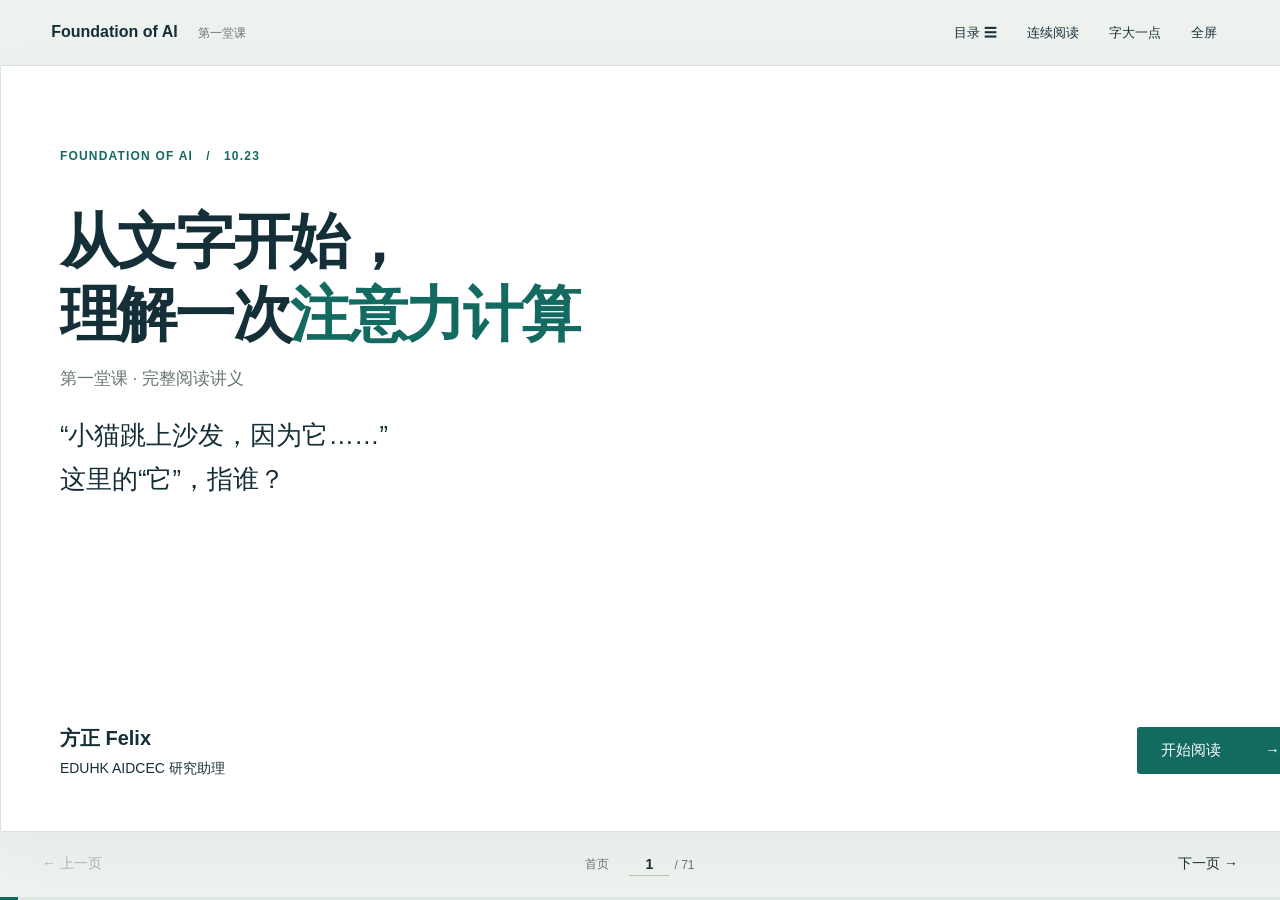
==== index.html @ b0a187ed "Publish complete first-lesson reading handout and Felix biography" ====
<!doctype html>
<html lang="zh-CN">
<head>
<meta charset="utf-8"><meta name="viewport" content="width=device-width,initial-scale=1">
<meta name="description" content="方正 Felix 的 Foundation of AI 第一堂课完整阅读讲义：文字、Token、Embedding、向量、点积、加权求和与注意力。">
<title>从文字到注意力 · 方正 Felix</title>
<link rel="stylesheet" href="style.css">
</head>
<body>
<div class="appbar"><a class="brand" href="#1">Foundation of AI <span>第一堂课</span></a><div class="tools"><button id="tocButton" aria-label="打开目录">目录 <span>☰</span></button><button id="modeButton" aria-pressed="false">连续阅读</button><button id="fontButton" aria-label="调整字号">字大一点</button><button id="fullButton" aria-label="全屏阅读">全屏</button></div></div>
<main id="deck" aria-label="第一堂课阅读讲义"><div id="track"><section class="slide cover" data-title="从文字开始，理解一次注意力计算" data-chapter="首页"><div class="cover-meta">FOUNDATION OF AI　/　10.23</div><h1>从文字开始，<br>理解一次<span>注意力计算</span></h1><p class="cover-line">第一堂课 · 完整阅读讲义</p><p class="cover-question">“小猫跳上沙发，因为它……”<br>这里的“它”，指谁？</p><div class="cover-bottom"><p><b>方正 Felix</b><br>EDUHK AIDCEC 研究助理</p><button class="primary" data-go="2">开始阅读 <span>→</span></button></div></section>
<section class="slide bio" data-title="主讲人：方正 Felix" data-chapter="主讲人"><header><span class="eyebrow">主讲人</span><h2>方正 <em>Felix</em></h2></header><div class="slide-body"><p class="bio-role">EDUHK AIDCEC 研究助理</p><div class="bio-grid"><div><h3>教育背景</h3><p>香港理工大学<br><strong>计算机与人工智能博士（在读）</strong></p><p>EDUHK<br><strong>AIEP 硕士</strong></p><p>中国石油大学（北京）<br><strong>石油工程学士</strong></p></div><div><h3>工作经历</h3><p>腾讯<br><strong>数据工程师</strong></p><p>学而思九章大模型 MathGPT<br><strong>推理优化算法工程师</strong></p></div></div></div></section>
<section class="slide" data-title="课程总览" data-chapter="导读"><header><span class="eyebrow">导读</span><h2>课程总览</h2></header><div class="slide-body"><p class="paragraph" data-source="line-1">10.23 tutorial Foundation of AI</p>
<p class="paragraph" data-source="line-2">Tutorial 2 · Oct. 23 · 学习范式与Transformer进阶</p>
<figure data-source="figure-1-0" class="table-original"><button class="image-button" data-image="assets/p01-0.png" data-caption="讲义原图，PDF 第 1 页" aria-label="放大讲义原图，PDF 第 1 页"><img src="assets/p01-0.png" width="1794" height="538" loading="lazy" alt="讲义原图，PDF 第 1 页"></button><figcaption>原讲义图片 · 点击放大</figcaption></figure></div><footer class="slide-footer"><button class="source-link" data-image="assets/original-page-01.png" data-caption="PDF 第 1 页">原页 1</button><span class="scroll-hint" hidden>本页还有内容，向下阅读 ↓</span></footer></section>
<section class="slide" data-title="课后视频清单" data-chapter="导读"><header><span class="eyebrow">导读</span><h2>课后视频清单</h2></header><div class="slide-body"><p class="subheading" data-source="line-3">课后视频补充</p>
<figure data-source="figure-1-1" class="table-original"><button class="image-button" data-image="assets/p01-1.png" data-caption="讲义原图，PDF 第 1 页" aria-label="放大讲义原图，PDF 第 1 页"><img src="assets/p01-1.png" width="1734" height="622" loading="lazy" alt="讲义原图，PDF 第 1 页"></button><figcaption>原讲义图片 · 点击放大</figcaption></figure></div><footer class="slide-footer"><button class="source-link" data-image="assets/original-page-01.png" data-caption="PDF 第 1 页">原页 1</button><span class="scroll-hint" hidden>本页还有内容，向下阅读 ↓</span></footer></section>
<section class="slide" data-title="这节课的问题" data-chapter="导读"><header><span class="eyebrow">导读</span><h2>这节课的问题</h2></header><div class="slide-body"><p class="paragraph" data-source="line-4">tutorial Foundation of AI</p>
<p class="subheading" data-source="line-5">这节课适合沿着一个问题展开：计算机怎样把一句话变成数字，再利用上下文判断每个词的意思，最后预测接下来会出现什么？</p>
<p class="paragraph" data-source="line-6">由于内容比较多，我分两章讲，所以后面可能没时间留着下节课讲。</p>
<p class="paragraph" data-source="line-7 line-8">我会讲清楚“一次注意力计算”，再把它扩展成 Transformer，最后比较 BERT 和 GPT。这样大家看到完整公式时，每个符号都已经有具体含义。</p>
<p class="paragraph" data-source="line-9">全程沿用主视频里的例子：</p>
<p class="subheading" data-source="line-10">“小猫跳上沙发，因为它……”——这里的“它”指谁？模型该怎样利用前面的文字？</p></div><footer class="slide-footer"><button class="source-link" data-image="assets/original-page-01.png" data-caption="PDF 第 1 页">原页 1</button><span class="scroll-hint" hidden>本页还有内容，向下阅读 ↓</span></footer></section>
<section class="slide" data-title="“它”指谁？" data-chapter="文字与编号"><header><span class="eyebrow">文字与编号</span><h2>“它”指谁？</h2></header><div class="slide-body"><p class="subheading" data-source="line-11">10.23 第一课.从文字开始，理解一次注意力计算</p>
<p class="subheading" data-source="line-12">“小猫跳上沙发，因为它……”——这里的“它”指谁？模型该怎样利用前面的文字？</p>
<p class="paragraph" data-source="line-13">“它”指什么，“你为什么知道？”</p>
<p class="paragraph bullet" data-source="line-14 line-15">• 计算机怎么表示“小猫”这些文字？“我们在电脑上输入‘小猫’，电脑能保存，也能把这两个字显示出来。但这不代表电脑知道小猫会叫、有毛、是一种动物。”</p></div><footer class="slide-footer"><button class="source-link" data-image="assets/original-page-01.png" data-caption="PDF 第 1 页">原页 1</button><span class="scroll-hint" hidden>本页还有内容，向下阅读 ↓</span></footer></section>
<section class="slide" data-title="字符编码：先让文字能被保存" data-chapter="文字与编号"><header><span class="eyebrow">文字与编号</span><h2>字符编码：先让文字能被保存</h2></header><div class="slide-body"><p class="paragraph" data-source="line-16">“就像一个完全不懂中文的人，可以照着样子抄出‘小猫’，但他不知道这两个字是什么意思。”</p>
<p class="paragraph" data-source="line-17">“计算机最初解决的是：怎样给每个字符规定一个编号，让不同电脑能够一致地保存和显示它。”</p>
<p class="paragraph" data-source="line-18">这里引出关键概念：<strong>字符编码</strong>。</p>
<p class="paragraph" data-source="line-19">例如，Unicode 给字符规定编码，UTF-8 是把这些编码存成字节的一种方式。零基础课堂不用展开编码规则，只要记住：</p>
<p class="focus" data-source="line-20"><strong>字符编码</strong>解决‘这个字怎么存’，还没有解决‘这个词有什么含义’。</p></div><footer class="slide-footer"><button class="source-link" data-image="assets/original-page-02.png" data-caption="PDF 第 2 页">原页 2</button><span class="scroll-hint" hidden>本页还有内容，向下阅读 ↓</span></footer></section>
<section class="slide" data-title="把一句话分成小块" data-chapter="文字与编号"><header><span class="eyebrow">文字与编号</span><h2>把一句话分成小块</h2></header><div class="slide-body"><p class="subheading" data-source="line-21">第二步：如果想分析一句话，就要先把文字分成小块。</p>
<p class="paragraph" data-source="line-22">“现在电脑里已经存好了‘小猫喜欢吃鱼’。但如果想分析这句话，我们通常还要先把它拆成可以处理的小单位。”</p>
<p class="paragraph" data-source="line-23">“为了方便理解，先假设拆成‘小猫∕喜欢∕吃∕鱼’。接着给每一块一个编号，就像给学生分配学号。”</p>
<p class="paragraph" data-source="line-24">小猫是18，鱼是14，是不是意味着小猫比鱼大，小猫就得吃鱼，不是，这俩没关系。</p></div><footer class="slide-footer"><button class="source-link" data-image="assets/original-page-02.png" data-caption="PDF 第 2 页">原页 2</button><span class="scroll-hint" hidden>本页还有内容，向下阅读 ↓</span></footer></section>
<section class="slide" data-title="四个概念，先走一遍" data-chapter="文字与编号"><header><span class="eyebrow">文字与编号</span><h2>四个概念，先走一遍</h2></header><div class="slide-body"><p class="subheading" data-source="line-25">这里引出：分词、词表、Token 和 <strong>Token ID</strong>。</p>
<p class="paragraph" data-source="line-26">可以把这四个概念记成四个动作：</p>
<p class="paragraph" data-source="line-27">分词：拆句子 → 词表：得到小块 →Token： 查对照表 → <strong>Token ID</strong>。换成编号。我们用两句话走一遍。</p>
<p class="paragraph" data-source="line-28 line-29">小猫喜欢吃鱼。小狗喜欢吃鱼。</p>
<p class="paragraph" data-source="line-30">为了方便理解，下面先不处理句号，编号也是教学示例。</p><aside class="editor-note">阅读提示：这行原文的“词表”和“Token”位置写反了。应理解为：分词（拆句子）→ Token（得到小块）→ 查词表 → Token ID（得到编号）。原文仍完整保留在上方。</aside></div><footer class="slide-footer"><button class="source-link" data-image="assets/original-page-02.png" data-caption="PDF 第 2 页">原页 2</button><span class="scroll-hint" hidden>本页还有内容，向下阅读 ↓</span></footer></section>
<section class="slide" data-title="分词：拆开的过程" data-chapter="文字与编号"><header><span class="eyebrow">文字与编号</span><h2>分词：拆开的过程</h2></header><div class="slide-body"><p class="subheading" data-source="line-31">正课.文字怎样进入模型：Token → 编号 → 向量</p>
<p class="subheading" data-source="line-32">概念1．分词：把一句话拆开</p>
<p class="paragraph" data-source="line-33">假设我们采用这样的拆法：</p>
<p class="paragraph example-line" data-source="line-34">代码块</p>
<p class="paragraph example-line" data-source="line-35">1 小猫喜欢吃鱼 → 小猫 / 喜欢 / 吃 / 鱼</p>
<p class="paragraph example-line" data-source="line-36">2 小狗喜欢吃鱼 → 小狗 / 喜欢 / 吃 / 鱼</p>
<p class="focus" data-source="line-37">“分词”就是拆开的这个过程。负责按照规则拆分文字的工具，叫作 <strong>Tokenizer</strong>，可以先理解为“切分工具”。</p>
<p class="paragraph" data-source="line-38">就像把一串连在一起的积木，拆成几块可以分别处理的小积木。</p></div><footer class="slide-footer"><button class="source-link" data-image="assets/original-page-02.png" data-caption="PDF 第 2 页">原页 2</button><span class="scroll-hint" hidden>本页还有内容，向下阅读 ↓</span></footer></section>
<section class="slide" data-title="Token：拆出来的东西" data-chapter="文字与编号"><header><span class="eyebrow">文字与编号</span><h2>Token：拆出来的东西</h2></header><div class="slide-body"><p class="subheading" data-source="line-39">概念2．Token：拆出来的每一块</p>
<p class="paragraph" data-source="line-40">上面拆出来的：</p>
<p class="paragraph example-line" data-source="line-41">代码块</p>
<p class="paragraph example-line" data-source="line-42">1 “小猫” “喜欢” “吃” “鱼”</p>
<p class="focus" data-source="line-43">每一块都是一个 Token。</p>
<p class="paragraph" data-source="line-44">所以要区分：</p>
<p class="paragraph bullet" data-source="line-45">• 分词：拆的过程。</p>
<p class="paragraph bullet" data-source="line-46 line-47">• Token：拆出来的东西。“小猫喜欢吃鱼”按这个拆法，一共得到 4个 Token。</p>
<p class="paragraph" data-source="line-48">还原结果： 小猫喜欢吃鱼</p></div><footer class="slide-footer"><button class="source-link" data-image="assets/original-page-02.png" data-caption="PDF 第 2 页">原页 2</button><span class="scroll-hint" hidden>本页还有内容，向下阅读 ↓</span></footer></section>
<section class="slide" data-title="切分粒度与词性" data-chapter="文字与编号"><header><span class="eyebrow">文字与编号</span><h2>切分粒度与词性</h2></header><div class="slide-body"><p class="paragraph" data-source="line-49">不过，Token 不一定等于我们平时说的一个词。不同切分工具可能采用不同规则：</p>
<p class="paragraph example-line" data-source="line-50">1代码块一 种拆法：小猫 / 喜欢 / 吃 / 鱼 → 4个 Token</p>
<p class="paragraph example-line" data-source="line-51">2 另一种拆法：小 / 猫 / 喜 / 欢 / 吃 / 鱼 → 6个 Token</p>
<p class="paragraph" data-source="line-52">这是按比较完整的词来拆，每一块通常有比较清楚的意思。</p>
<p class="paragraph" data-source="line-53">这是按单个汉字来拆，块更小。例如“喜”和“欢”被分开了。</p>
<p class="focus" data-source="line-54">这里区别的是切分粒度，不是词性。</p>
<p class="paragraph" data-source="line-55">如果我们给“小猫”标上“名词”、给“喜欢”标上“动词”，那叫词性标注，是另一件事：</p>
<p class="focus" data-source="line-56">因此，同一句话有多少 Token，要看具体使用哪一种切分工具。</p>
<p class="paragraph" data-source="line-57">大语言模型的 tokenizer 通常不需要先判断“这是名词还是动词”，再决定怎么切。它按照自己的词表和切分规则处理文字。</p>
<p class="paragraph" data-source="line-58">一个 token 在这里对应的是一组含三个数的向量，而不是“很多组数字”。</p></div><footer class="slide-footer"><button class="source-link" data-image="assets/original-page-02.png" data-caption="PDF 第 2 页">原页 2</button> <button class="source-link" data-image="assets/original-page-03.png" data-caption="PDF 第 3 页">原页 3</button><span class="scroll-hint" hidden>本页还有内容，向下阅读 ↓</span></footer></section>
<section class="slide" data-title="词表：小块与编号的对照表" data-chapter="文字与编号"><header><span class="eyebrow">文字与编号</span><h2>词表：小块与编号的对照表</h2></header><div class="slide-body"><p class="subheading" data-source="line-59">概念3．词表：一张“小块与编号”的对照表</p>
<p class="paragraph" data-source="line-60">拆完之后，计算机需要知道：“小猫”对应哪个编号，“喜欢”对应哪个编号。</p>
<p class="paragraph" data-source="line-61">于是，我们准备一张固定的对照表：</p>
<p class="subheading" data-source="line-62">这张表就叫 词表（<strong>Vocabulary</strong>）。</p>
<p class="focus" data-source="line-63">“词表就像班级花名册。花名册记录姓名对应的学号，词表记录每个 Token 对应的编号。”</p>
<p class="paragraph" data-source="line-64">这里虽然叫“词表”，里面也可以收录单个字、标点或词的一部分，不一定全是完整的词。</p></div><footer class="slide-footer"><button class="source-link" data-image="assets/original-page-03.png" data-caption="PDF 第 3 页">原页 3</button><span class="scroll-hint" hidden>本页还有内容，向下阅读 ↓</span></footer></section>
<section class="slide" data-title="一组具体的 Token ID" data-chapter="文字与编号"><header><span class="eyebrow">文字与编号</span><h2>一组具体的 Token ID</h2></header><div class="slide-body"><p class="paragraph" data-source="line-65"><strong>Token ID</strong>： [5820, 48091, 69681, 39276, 28535]</p>
<p class="focus" data-source="line-66">Token 数量： 5，数字是Token编号，不是有几个token</p>
<p class="paragraph example-line" data-source="line-67">5820 &#x27;小&#x27;</p>
<p class="paragraph example-line" data-source="line-68">48091 &#x27;猫&#x27;</p>
<p class="paragraph example-line" data-source="line-69">69681 &#x27;喜欢&#x27;</p>
<p class="paragraph example-line" data-source="line-70">39276 &#x27;吃&#x27;</p>
<p class="paragraph example-line" data-source="line-71">28535 &#x27;鱼&#x27;</p>
<p class="paragraph" data-source="line-72"><strong>Token ID</strong>查表得到的向量小5820 [0.2, -0.7, 1.1]</p></div><footer class="slide-footer"><button class="source-link" data-image="assets/original-page-03.png" data-caption="PDF 第 3 页">原页 3</button><span class="scroll-hint" hidden>本页还有内容，向下阅读 ↓</span></footer></section>
<section class="slide" data-title="查词表，得到编号" data-chapter="文字与编号"><header><span class="eyebrow">文字与编号</span><h2>查词表，得到编号</h2></header><div class="slide-body"><p class="subheading" data-source="line-73">概念4．<strong>Token ID</strong>：某个 Token 在词表里的编号</p>
<p class="paragraph" data-source="line-74">查上面这张表：</p>
<p class="paragraph example-line" data-source="line-75">代码块</p>
<p class="paragraph example-line" data-source="line-76">1 小猫 → 0</p>
<p class="paragraph example-line" data-source="line-77">2 喜欢 → 1</p>
<p class="paragraph example-line" data-source="line-78">3 吃 → 2</p>
<p class="paragraph example-line" data-source="line-79">4 鱼 → 3</p>
<p class="focus" data-source="line-80">其中， 0 就是“小猫”的 <strong>Token ID</strong>， 1 就是“喜欢”的 <strong>Token ID</strong>。</p></div><footer class="slide-footer"><button class="source-link" data-image="assets/original-page-03.png" data-caption="PDF 第 3 页">原页 3</button><span class="scroll-hint" hidden>本页还有内容，向下阅读 ↓</span></footer></section>
<section class="slide" data-title="同一词表，同一个编号" data-chapter="文字与编号"><header><span class="eyebrow">文字与编号</span><h2>同一词表，同一个编号</h2></header><div class="slide-body"><p class="paragraph" data-source="line-81">于是，整句话就能转换成编号：</p>
<p class="paragraph example-line" data-source="line-82">代码块</p>
<p class="paragraph example-line" data-source="line-83">1 原句： 小猫喜欢吃鱼</p>
<p class="paragraph example-line" data-source="line-84">2 切分结果： 小猫 / 喜欢 / 吃 / 鱼</p>
<p class="paragraph example-line" data-source="line-85">3 <strong>Token ID</strong>： [0, 1, 2, 3]</p>
<p class="paragraph" data-source="line-86">换一句话：</p>
<p class="paragraph example-line" data-source="line-87">1代码块原句： 小狗喜欢吃鱼</p>
<p class="paragraph example-line" data-source="line-88">2 切分结果： 小狗 / 喜欢 / 吃 / 鱼</p>
<p class="paragraph example-line" data-source="line-89">3 <strong>Token ID</strong>： [4, 1, 2, 3]</p>
<p class="focus" data-source="line-90">注意，“喜欢”在两句话里都是 1 。同一套词表中，同一个 Token 使用相同的编号，不会每读一句话就重新分配。</p>
<p class="focus" data-source="line-91">这些编号只是身份标记：小狗是 4 、小猫是 0 ，不代表小狗更大、更重要，也不表示它们的含义相差 4 。</p></div><footer class="slide-footer"><button class="source-link" data-image="assets/original-page-03.png" data-caption="PDF 第 3 页">原页 3</button> <button class="source-link" data-image="assets/original-page-04.png" data-caption="PDF 第 4 页">原页 4</button><span class="scroll-hint" hidden>本页还有内容，向下阅读 ↓</span></footer></section>
<section class="slide" data-title="编号只负责区分身份" data-chapter="文字与编号"><header><span class="eyebrow">文字与编号</span><h2>编号只负责区分身份</h2></header><div class="slide-body"><p class="focus" data-source="line-92">“分词，是把句子拆开；Token，是拆出来的每一块；词表，是这些小块与编号的对照表；<strong>Token ID</strong>，就是查表得到的编号。”</p>
<p class="paragraph" data-source="line-93 line-94">“但编号只告诉计算机‘这是哪一块’，还没有表达这块文字与其他文字有什么关系。所以接下来，我们还要把编号换成一组可以学习的数字——这就是 <strong>Embedding</strong>。”</p>
<p class="paragraph" data-source="line-95">要顺带说明：实际拆分方式取决于系统，“小猫”可能是一块，也可能拆成“小”和“猫”。</p>
<p class="paragraph" data-source="line-96">“如果小猫的编号是17，小狗的编号是83，是不是说明小狗比小猫大，或者它们的含义相差66？”</p>
<p class="focus" data-source="line-97">答案当然不是。这些是你举例用的编号，编号只负责区分身份，数字大小没有语义上的意义。</p>
<p class="paragraph" data-source="line-98">分词：拆句子 → 词表：得到小块 →Token： 查对照表 → <strong>Token ID</strong>。换成编号。</p><aside class="editor-note">阅读提示：这行原文的“词表”和“Token”位置写反了。应理解为：分词（拆句子）→ Token（得到小块）→ 查词表 → Token ID（得到编号）。原文仍完整保留在上方。</aside></div><footer class="slide-footer"><button class="source-link" data-image="assets/original-page-04.png" data-caption="PDF 第 4 页">原页 4</button><span class="scroll-hint" hidden>本页还有内容，向下阅读 ↓</span></footer></section>
<section class="slide" data-title="Embedding：从编号到向量" data-chapter="向量与 Embedding"><header><span class="eyebrow">向量与 Embedding</span><h2>Embedding：从编号到向量</h2></header><div class="slide-body"><p class="subheading" data-source="line-99">概念5. Embeding, 向量、点积、<strong>加权求和</strong>｜14―24分钟</p>
<p class="paragraph" data-source="line-100">参考视频 《文字如何变成数字》</p>
<p class="paragraph" data-source="line-101">看前大家想一个问题：</p>
<p class="paragraph" data-source="line-102">“为什么只给猫和狗各分配一个编号还不够？”</p>
<p class="focus" data-source="line-103">文字 → Token → <strong>Token ID</strong> → <strong>Embedding</strong>向量：把每个编号换成一组能通过训练学到的数字，供模型计算。</p>
<p class="paragraph" data-source="line-104">补充说明：视频里的向量维度和相似度数值是具体示例；真实模型不一定使用相同设定。</p>
<p class="paragraph" data-source="line-105">“现在文字变成了一组数字。接下来，我们只需要认识几种对这些数字进行计算的方法。”</p></div><footer class="slide-footer"><button class="source-link" data-image="assets/original-page-04.png" data-caption="PDF 第 4 页">原页 4</button><span class="scroll-hint" hidden>本页还有内容，向下阅读 ↓</span></footer></section>
<section class="slide" data-title="只有编号，为什么还不够？" data-chapter="向量与 Embedding"><header><span class="eyebrow">向量与 Embedding</span><h2>只有编号，为什么还不够？</h2></header><div class="slide-body"><p class="subheading" data-source="line-106">先说明：编号告诉我们“是谁”，但编号大小不代表含义。</p>
<p class="paragraph" data-source="line-107">“现在，我们已经给‘猫’和‘狗’各分配了一个编号。计算机可以区分：这是猫，那个是狗。”</p>
<p class="paragraph" data-source="line-108">“但编号就像学号。两个同学的学号挨在一起，不代表他们性格相似；学号相差很远，也不代表他们没有共同点。”</p>
<p class="paragraph" data-source="line-109">“同样，猫和狗的编号相差多少，并不能告诉我们：它们都是动物，都可能被人当作宠物养。”</p>
<p class="focus" data-source="line-110">编号适合查找身份，不能直接用编号的大小和差值表达词语之间的关系。</p></div><footer class="slide-footer"><button class="source-link" data-image="assets/original-page-04.png" data-caption="PDF 第 4 页">原页 4</button><span class="scroll-hint" hidden>本页还有内容，向下阅读 ↓</span></footer></section>
<section class="slide" data-title="给每个词一份更丰富的表示" data-chapter="向量与 Embedding"><header><span class="eyebrow">向量与 Embedding</span><h2>给每个词一份更丰富的表示</h2></header><div class="slide-body"><p class="subheading" data-source="line-111">② 能不能给每个词一份更丰富的数字表示？</p>
<p class="paragraph" data-source="line-112">“如果模型要处理语言，只知道‘这是第几号词’还不够方便。我们希望它还能通过学习，表示出不同词语之间的联系。”</p>
<p class="paragraph" data-source="line-113">“所以，接下来我们不只保留一个编号，还给每个词配上一组数字。”</p>
<p class="paragraph" data-source="line-114">一个小例子：</p>
<figure data-source="figure-4-0" class="table-original"><button class="image-button" data-image="assets/p04-0.png" data-caption="讲义原图，PDF 第 4 页" aria-label="放大讲义原图，PDF 第 4 页"><img src="assets/p04-0.png" width="1638" height="264" loading="lazy" alt="讲义原图，PDF 第 4 页"></button><figcaption>原讲义图片 · 点击放大</figcaption></figure>
<p class="subheading" data-source="line-115">这些数字是为了讲解而假设的，<strong>不是真实模型的结果</strong>。现在不用计算，只观察“一组数字”的形式。</p></div><footer class="slide-footer"><button class="source-link" data-image="assets/original-page-04.png" data-caption="PDF 第 4 页">原页 4</button><span class="scroll-hint" hidden>本页还有内容，向下阅读 ↓</span></footer></section>
<section class="slide" data-title="向量：一张数字资料卡" data-chapter="向量与 Embedding"><header><span class="eyebrow">向量与 Embedding</span><h2>向量：一张数字资料卡</h2></header><div class="slide-body"><p class="subheading" data-source="line-116">③ 我们看见这组数字之后，再引出“向量”。</p>
<p class="focus" data-source="line-117">“像这样，把几个数字<strong>按固定顺序</strong>排在一起，就叫作一个向量。”</p>
<p class="paragraph" data-source="line-118">“你现在可以先把向量理解成一张数字资料卡。以前每个词只有一个编号，现在每个词都有一张包含多个数字的资料卡。”</p>
<p class="paragraph" data-source="line-119">“‘猫’有一张，‘狗’有一张，‘汽车’也有一张。在同一个模型里，这些资料卡的长度是一样的。”</p></div><footer class="slide-footer"><button class="source-link" data-image="assets/original-page-04.png" data-caption="PDF 第 4 页">原页 4</button> <button class="source-link" data-image="assets/original-page-05.png" data-caption="PDF 第 5 页">原页 5</button><span class="scroll-hint" hidden>本页还有内容，向下阅读 ↓</span></footer></section>
<section class="slide" data-title="Embedding 具体做什么？" data-chapter="向量与 Embedding"><header><span class="eyebrow">向量与 Embedding</span><h2>Embedding 具体做什么？</h2></header><div class="slide-body"><p class="subheading" data-source="line-120">④ 再解释 <strong>Embedding</strong> 具体做什么。</p>
<p class="focus" data-source="line-121">“根据一个词的编号，找到它对应的这张数字资料卡，这一步就是这里的 <strong>Embedding</strong>，也叫嵌入。”</p>
<p class="paragraph" data-source="line-122">“这张卡上的数字不是永远固定、随便填进去的。训练时，模型会不断调整它们，使这些数字更有助于完成语言任务。”</p>
<p class="paragraph" data-source="line-123">“例如，猫和狗经常出现在相似的语境里，模型就可能学到它们之间的联系，并把这种联系体现在数字表示中。”</p></div><footer class="slide-footer"><button class="source-link" data-image="assets/original-page-05.png" data-caption="PDF 第 5 页">原页 5</button><span class="scroll-hint" hidden>本页还有内容，向下阅读 ↓</span></footer></section>
<section class="slide" data-title="学号与身高、体重" data-chapter="向量与 Embedding"><header><span class="eyebrow">向量与 Embedding</span><h2>学号与身高、体重</h2></header><div class="slide-body"><p class="paragraph" data-source="line-124">向量和普通的编号有什么区别</p>
<p class="subheading" data-source="line-125">第一步：先用大家熟悉的例子，区分“编号”和“描述”。</p>
<p class="paragraph" data-source="line-126">“假设一个学生的学号是28。只看28，我们能知道他多高、多重吗？”</p>
<p class="paragraph" data-source="line-127">“不能。换成29号，他也不会因此长高一厘米。学号只是用来找到这个人。”</p>
<p class="paragraph" data-source="line-128">“但如果我告诉你，这个学生身高175厘米、体重65公斤，那这两个数字就有不同的作用了：它们在描述这个人。”</p>
<p class="paragraph" data-source="line-129">“把身高和体重按照固定顺序放在一起，写成 [175, 65] ，这就是一个最简单的向量。”</p>
<p class="focus" data-source="line-130">重点不是数字变多了，而是数字的用途变了。</p></div><footer class="slide-footer"><button class="source-link" data-image="assets/original-page-05.png" data-caption="PDF 第 5 页">原页 5</button><span class="scroll-hint" hidden>本页还有内容，向下阅读 ↓</span></footer></section>
<section class="slide" data-title="猫、狗、汽车的六句话" data-chapter="共现与真实词向量"><header><span class="eyebrow">共现与真实词向量</span><h2>猫、狗、汽车的六句话</h2></header><div class="slide-body"><p class="subheading" data-source="line-131">第二步：再回到猫、狗、汽车，展示“文字也可以用特征描述”。</p>
<p class="paragraph" data-source="line-132">先不要讲真实 <strong>Embedding</strong> 的训练过程。做一个可以看懂的小实验：</p>
<p class="paragraph" data-source="line-133">“现在我们看看，在一批文章里，猫、狗、汽车分别经常和哪些词一起出现。”</p>
<p class="paragraph" data-source="line-134">“我们暂时只观察三个词：‘喂食’‘宠物’‘加油’。”</p>
<p class="paragraph" data-source="line-135">展示这张假设的统计表：</p>
<p class="paragraph" data-source="line-136">假设我们只有这些文本：</p>
<p class="paragraph example-line" data-source="line-137">代码块</p>
<p class="paragraph example-line" data-source="line-138">1 ① 我给猫喂食。</p>
<p class="paragraph example-line" data-source="line-139">2 ② 猫是宠物。</p>
<p class="paragraph example-line" data-source="line-140">3 ③ 我给猫和狗喂食。</p>
<p class="paragraph example-line" data-source="line-141">4 ④ 狗是宠物。</p>
<p class="paragraph example-line" data-source="line-142">5 ⑤ 我给汽车加油。</p>
<p class="paragraph example-line" data-source="line-143">6 ⑥ 汽车需要加油。</p></div><footer class="slide-footer"><button class="source-link" data-image="assets/original-page-05.png" data-caption="PDF 第 5 页">原页 5</button><span class="scroll-hint" hidden>本页还有内容，向下阅读 ↓</span></footer></section>
<section class="slide" data-title="固定规则，固定顺序" data-chapter="共现与真实词向量"><header><span class="eyebrow">共现与真实词向量</span><h2>固定规则，固定顺序</h2></header><div class="slide-body"><p class="paragraph" data-source="line-144">然后明确规定一个简单的统计规则：</p>
<p class="focus" data-source="line-145">只要目标词和关键词出现在同一句话里，就记一次。</p>
<p class="paragraph" data-source="line-146">我们选择三个关键词，并固定顺序：</p>
<p class="paragraph example-line" data-source="line-147">代码块</p>
<p class="paragraph example-line" data-source="line-148">1 第一个位置：喂食</p>
<p class="paragraph example-line" data-source="line-149">2 第二个位置：宠物</p>
<p class="paragraph example-line" data-source="line-150">3 第三个位置：加油</p></div><footer class="slide-footer"><button class="source-link" data-image="assets/original-page-05.png" data-caption="PDF 第 5 页">原页 5</button><span class="scroll-hint" hidden>本页还有内容，向下阅读 ↓</span></footer></section>
<section class="slide" data-title="逐个数出“猫”的数字" data-chapter="共现与真实词向量"><header><span class="eyebrow">共现与真实词向量</span><h2>逐个数出“猫”的数字</h2></header><div class="slide-body"><p class="subheading" data-source="line-151">2．带学生逐个数，“猫”的数字就出来了</p>
<p class="paragraph" data-source="line-152">问：“猫”和“喂食”在几句话里一起出现？</p>
<p class="paragraph bullet" data-source="line-153">• 第①句有。</p>
<p class="paragraph bullet" data-source="line-154">• 第③句也有。</p>
<p class="paragraph bullet" data-source="line-155 line-156">• 所以记 2。问：“猫”和“宠物”一起出现几次？</p>
<p class="paragraph bullet" data-source="line-157">• 第②句有。</p>
<p class="paragraph bullet" data-source="line-158 line-159">• 所以记 1。问：“猫”和“加油”一起出现几次？</p>
<p class="paragraph bullet" data-source="line-160">• 六句话中没有。</p>
<p class="paragraph bullet" data-source="line-161 line-162">• 所以记 0。填进表格就是：</p>
<p class="paragraph" data-source="line-163 line-164">汽车的前两个数是零，只表示在这六句话中，它没有与“喂食”“宠物”同句出现。不是说它们在任何文章中都不可能一起出现。</p></div><footer class="slide-footer"><button class="source-link" data-image="assets/original-page-05.png" data-caption="PDF 第 5 页">原页 5</button> <button class="source-link" data-image="assets/original-page-06.png" data-caption="PDF 第 6 页">原页 6</button><span class="scroll-hint" hidden>本页还有内容，向下阅读 ↓</span></footer></section>
<section class="slide" data-title="把一行统计结果写成向量" data-chapter="共现与真实词向量"><header><span class="eyebrow">共现与真实词向量</span><h2>把一行统计结果写成向量</h2></header><div class="slide-body"><p class="subheading" data-source="line-165">3．向量就是把表格中的一行，按约定顺序取出来</p>
<p class="paragraph" data-source="line-166">把列名暂时省略：</p>
<p class="paragraph example-line" data-source="line-167">代码块</p>
<p class="paragraph example-line" data-source="line-168 line-169">1 约定顺序：[喂食次数, 宠物次数, 加油次数]2</p>
<p class="paragraph example-line" data-source="line-170">3 猫： [2, 1, 0]</p>
<p class="paragraph example-line" data-source="line-171">4 狗： [1, 1, 0]</p>
<p class="paragraph example-line" data-source="line-172">5 汽车： [0, 0, 2]</p>
<p class="focus" data-source="line-173 line-174">“没有发生什么神秘的转换。我们只是把‘猫’这一行的三个统计结果，<strong>按固定顺序</strong>放进了方括号。这就是一个<strong>三维向量</strong>：有三个位置，每个位置放一个数。”</p>
<p class="subheading" data-source="line-175">这里的“维度”，先理解成表格中的一个特征列就可以。这个顺序不是按数字大小排序，也不一定非要横着写</p></div><footer class="slide-footer"><button class="source-link" data-image="assets/original-page-06.png" data-caption="PDF 第 6 页">原页 6</button><span class="scroll-hint" hidden>本页还有内容，向下阅读 ↓</span></footer></section>
<section class="slide" data-title="顺序可以改，但必须一起改" data-chapter="共现与真实词向量"><header><span class="eyebrow">共现与真实词向量</span><h2>顺序可以改，但必须一起改</h2></header><div class="slide-body"><p class="paragraph" data-source="line-176">顺序是我们事先约定的。比如也可以改成：</p>
<p class="paragraph example-line" data-source="line-177">代码块</p>
<p class="paragraph example-line" data-source="line-178 line-179">1 新顺序：[加油次数, 喂食次数, 宠物次数]2</p>
<p class="paragraph example-line" data-source="line-180">3 猫： [0, 2, 1]</p>
<p class="paragraph example-line" data-source="line-181">4 狗： [0, 1, 1]</p>
<p class="paragraph example-line" data-source="line-182">5 汽车： [2, 0, 0]</p>
<p class="focus" data-source="line-183">信息没有变，只是所有行一起调整了列的顺序。</p>
<p class="focus" data-source="line-184">不能只改猫的顺序，却不改狗和汽车的顺序，否则同一个位置代表的事情就不一样了。</p>
<p class="paragraph" data-source="line-185">横着写是为了方便展示；数学中也可以竖着写。关键是明确每个位置对应什么，并在后续运算中保持一致。</p></div><footer class="slide-footer"><button class="source-link" data-image="assets/original-page-06.png" data-caption="PDF 第 6 页">原页 6</button><span class="scroll-hint" hidden>本页还有内容，向下阅读 ↓</span></footer></section>
<section class="slide" data-title="为什么这样的数字有用？" data-chapter="共现与真实词向量"><header><span class="eyebrow">共现与真实词向量</span><h2>为什么这样的数字有用？</h2></header><div class="slide-body"><p class="subheading" data-source="line-186">5．为什么要这样表示？</p>
<p class="paragraph" data-source="line-187 line-188 line-189">“以前，一个编号只能告诉我们‘这是猫’。现在，这三个数还能告诉我们：猫在这批文字里，常常出现在什么样的环境中。“猫和狗的前两个位置都有数，而汽车主要在第三个位置有数。所以，即使暂时不看词本身，我们也能从这些数字里观察到：猫和狗的使用环境更相似。把这些观察写成数字，计算机接下来就能通过运算比较它们。”</p>
<p class="focus" data-source="line-190 line-191 line-192">“我们刚才做的是一个简单的‘<strong>共现计数向量</strong>’，用来理解向量怎样描述信息。真实语言模型的 <strong>Embedding</strong> 通常不是直接数这三个关键词，而是在训练中学出一组数字。现在先理解‘多个位置、固定顺序、共同描述一个对象’，后面再讲这些数字怎样学出来。”</p></div><footer class="slide-footer"><button class="source-link" data-image="assets/original-page-06.png" data-caption="PDF 第 6 页">原页 6</button><span class="scroll-hint" hidden>本页还有内容，向下阅读 ↓</span></footer></section>
<section class="slide" data-title="真实案例：GloVe 词向量" data-chapter="共现与真实词向量"><header><span class="eyebrow">共现与真实词向量</span><h2>真实案例：GloVe 词向量</h2></header><div class="slide-body"><p class="subheading" data-source="line-193">真实的 <strong>GloVe</strong> 词向量模型来举例：</p>
<p class="paragraph" data-source="line-194">它直接从词语的共现统计中学习向量，能衔接我们刚才那张“喂食、宠物、加油”的表。</p>
<p class="paragraph" data-source="line-195">斯坦福 <strong>GloVe</strong> 官方介绍</p>
<p class="subheading" data-source="line-196">1．真实模型里的向量，确实长这样</p>
<p class="focus" data-source="line-197">每个词都有50个数。下面只展示前6个，后面还有44个：</p>
<p class="paragraph example-line" data-source="line-198">1代码块ca t（猫）：</p>
<p class="paragraph example-line" data-source="line-199 line-200">2 [0.45281, -0.50108, -0.53714, -0.015697, 0.22191, 0.54602, ...]3</p>
<p class="paragraph example-line" data-source="line-201">4 dog（狗）：</p>
<p class="paragraph example-line" data-source="line-202 line-203">5 [0.11008, -0.38781, -0.57615, -0.27714, 0.70521, 0.53994, ...]6</p>
<p class="paragraph example-line" data-source="line-204">7 car（汽车）：</p>
<p class="paragraph example-line" data-source="line-205">8 [0.47685, -0.084552, 1.4641, 0.047017, 0.14686, 0.5082, ...]</p></div><footer class="slide-footer"><button class="source-link" data-image="assets/original-page-06.png" data-caption="PDF 第 6 页">原页 6</button> <button class="source-link" data-image="assets/original-page-07.png" data-caption="PDF 第 7 页">原页 7</button><span class="scroll-hint" hidden>本页还有内容，向下阅读 ↓</span></footer></section>
<section class="slide" data-title="0.45281 究竟是什么意思？" data-chapter="共现与真实词向量"><header><span class="eyebrow">共现与真实词向量</span><h2>0.45281 究竟是什么意思？</h2></header><div class="slide-body"><p class="paragraph" data-source="line-206">“猫的第一个数 0.45281 是什么意思？”</p>
<p class="paragraph" data-source="line-207 line-208">“它不是‘猫出现了多少次’，也不能直接解释成‘猫有多像宠物’。它是模型训练出来的一个参数，要和其他49个数一起发挥作用。”</p></div><footer class="slide-footer"><button class="source-link" data-image="assets/original-page-07.png" data-caption="PDF 第 7 页">原页 7</button><span class="scroll-hint" hidden>本页还有内容，向下阅读 ↓</span></footer></section>
<section class="slide" data-title="训练：让数字表达规律" data-chapter="共现与真实词向量"><header><span class="eyebrow">共现与真实词向量</span><h2>训练：让数字表达规律</h2></header><div class="slide-body"><p class="subheading" data-source="line-209">2．那这些数究竟怎么来的？</p>
<p class="paragraph" data-source="line-210">模拟案例里，“我们亲手统计了猫和‘喂食、宠物、加油’一起出现的次数。</p>
<p class="paragraph" data-source="line-211">真实的 <strong>GloVe</strong> 也会先收集词语一起出现的统计，它读的文章更多，观察的词也更多。”</p>
<p class="paragraph" data-source="line-212 line-213">“我们给每个词准备50个可以调整的数。一开始，这些数通常是随机的。模型用这些数去计算词语之间的关系，再看计算结果能不能符合文章里的共现规律。如果不符合，就调整这些数。”</p>
<p class="paragraph" data-source="line-214">“经过很多次调整，这50个数就逐渐能够保留词语使用情况中的一些规律。”</p>
<p class="paragraph" data-source="line-215">因此，前面那张表与真实模型的区别是：</p>
<p class="focus" data-source="line-216">不是把统计表中的次数原样抄进去，而是让一组可调整的数字学会表达其中的规律。</p></div><footer class="slide-footer"><button class="source-link" data-image="assets/original-page-07.png" data-caption="PDF 第 7 页">原页 7</button><span class="scroll-hint" hidden>本页还有内容，向下阅读 ↓</span></footer></section>
<section class="slide" data-title="怎样知道整组数字有用？" data-chapter="共现与真实词向量"><header><span class="eyebrow">共现与真实词向量</span><h2>怎样知道整组数字有用？</h2></header><div class="slide-body"><p class="subheading" data-source="line-217">3．如果单个数字看不懂，怎么知道整组数字有用？</p>
<p class="paragraph" data-source="line-218">看它们一起参与计算后，能得到什么结果。</p>
<p class="paragraph" data-source="line-219 line-220">我用三个词的完整50维向量计算了余弦相似度——模型里面没有一个人手工写下‘猫和狗都是宠物，所以它们应该接近’。但是，用训练后的整组数字进行比较，猫和狗确实比猫和汽车更接近。”</p>
<p class="focus" data-source="line-221">“这就是我们说的：词语之间的某些联系，体现在了向量中。”</p>
<p class="paragraph" data-source="line-222">注意，这体现的是这套模型从语料中学到的关系，不是一个适用于所有含义、所有场景的判断。</p></div><footer class="slide-footer"><button class="source-link" data-image="assets/original-page-07.png" data-caption="PDF 第 7 页">原页 7</button><span class="scroll-hint" hidden>本页还有内容，向下阅读 ↓</span></footer></section>
<section class="slide" data-title="每一维不一定有人类标签" data-chapter="共现与真实词向量"><header><span class="eyebrow">共现与真实词向量</span><h2>每一维不一定有人类标签</h2></header><div class="slide-body"><p class="subheading" data-source="line-223">4．为什么不能给每一个位置都起一个名字？</p>
<p class="paragraph" data-source="line-224">因为训练时，我们没有布置这样的要求：</p>
<p class="paragraph example-line" data-source="line-225">代码块</p>
<p class="paragraph example-line" data-source="line-226">1 第1个数：表示是不是动物</p>
<p class="paragraph example-line" data-source="line-227">2 第2个数：表示是不是宠物</p>
<p class="paragraph example-line" data-source="line-228">3 第3个数：表示有没有轮子</p>
<p class="paragraph" data-source="line-229">我们布置的是：</p>
<p class="subheading" data-source="line-230">“调整这些数字，让它们共同算出的结果，更符合文章中词语的共现规律。”</p>
<p class="focus" data-source="line-231">所以，模型得到的是<strong>共同发挥作用</strong>的一组数，而不是一张每列都有人类标签的分类表。</p>
<p class="focus" data-source="line-232 line-233">“词的编号是查找用的；词向量是计算用的。向量里的单个数，我们未必能直接解释，但把整组数放在一起计算，就能反映训练中学到的一些词语关系。”</p></div><footer class="slide-footer"><button class="source-link" data-image="assets/original-page-07.png" data-caption="PDF 第 7 页">原页 7</button><span class="scroll-hint" hidden>本页还有内容，向下阅读 ↓</span></footer></section>
<section class="slide" data-title="再理解一次 Embedding" data-chapter="共现与真实词向量"><header><span class="eyebrow">共现与真实词向量</span><h2>再理解一次 Embedding</h2></header><div class="slide-body"><p class="subheading" data-source="line-234"><strong>Embedding</strong>定义。</p>
<p class="focus" data-source="line-235 line-236 line-237 line-238">“刚才这张表是一个帮助理解的简单例子。现代语言模型的 <strong>Embedding</strong>，并不是直接把‘喂食、宠物、加油’这三列次数拿来用。真实模型会在训练中学出一组数字，让这些数字有助于完成语言任务。每一个位置通常也没有‘宠物次数’这样可以直接命名的意思。但你现在已经理解了最关键的区别：编号只是区分一个词，向量则提供了一种可以学习、可以计算的表示，让模型有办法利用词语之间的关系。</p></div><footer class="slide-footer"><button class="source-link" data-image="assets/original-page-07.png" data-caption="PDF 第 7 页">原页 7</button><span class="scroll-hint" hidden>本页还有内容，向下阅读 ↓</span></footer></section>
<section class="slide" data-title="把 Token ID 与向量接起来" data-chapter="共现与真实词向量"><header><span class="eyebrow">共现与真实词向量</span><h2>把 Token ID 与向量接起来</h2></header><div class="slide-body"><p class="subheading" data-source="line-239">最后，再把 <strong>Token ID</strong> 和向量接起来。</p>
<p class="paragraph" data-source="line-240">“编号并没有被扔掉。模型仍然先用编号找到这个 token，再查到它对应的向量。”</p>
<p class="paragraph" data-source="line-241">“就像先用学号找到学生，再读取他的身高、体重。学号负责查找，后面的数值负责描述。”</p>
<p class="paragraph" data-source="line-242">于是完整流程就清楚了：</p>
<p class="paragraph example-line" data-source="line-243">代码块</p>
<p class="paragraph example-line" data-source="line-244">1 文字</p>
<p class="paragraph example-line" data-source="line-245">2 ↓ 切分</p>
<p class="paragraph example-line" data-source="line-246">3 Token</p>
<p class="paragraph example-line" data-source="line-247">4 ↓ 查词表</p>
<p class="paragraph example-line" data-source="line-248">5 <strong>Token ID</strong>：用来找到它</p>
<p class="paragraph example-line" data-source="line-249">6 ↓ 查嵌入表</p>
<p class="paragraph example-line" data-source="line-250">7 <strong>Embedding</strong> 向量：用来表示它，参与后续计算</p></div><footer class="slide-footer"><button class="source-link" data-image="assets/original-page-07.png" data-caption="PDF 第 7 页">原页 7</button> <button class="source-link" data-image="assets/original-page-08.png" data-caption="PDF 第 8 页">原页 8</button><span class="scroll-hint" hidden>本页还有内容，向下阅读 ↓</span></footer></section>
<section class="slide" data-title="编号负责找，向量参与算" data-chapter="共现与真实词向量"><header><span class="eyebrow">共现与真实词向量</span><h2>编号负责找，向量参与算</h2></header><div class="slide-body"><p class="subheading" data-source="line-251">编号”和“特征数值”的区别：一行特征数值就是一个向量。</p>
<p class="focus" data-source="line-252">“编号像学号，用来找到一个词；向量像一张可以通过学习不断调整的数字资料卡，用来让模型处理这个词。”</p>
<p class="paragraph" data-source="line-253 line-254">“至于怎样比较这些资料卡、怎样把它们组合起来，我们后面再讲。现在大家只需要知道：经过 <strong>Embedding</strong>，每个 token 都有了一个固定长度的向量表示。”</p>
<p class="focus" data-source="line-255">拆句子 → 得到 Token → 查词表得到编号 → 根据编号查出向量 → 后续模型处理这些向量。</p></div><footer class="slide-footer"><button class="source-link" data-image="assets/original-page-08.png" data-caption="PDF 第 8 页">原页 8</button><span class="scroll-hint" hidden>本页还有内容，向下阅读 ↓</span></footer></section>
<section class="slide" data-title="回到“小猫”和“沙发”" data-chapter="向量与点积"><header><span class="eyebrow">向量与点积</span><h2>回到“小猫”和“沙发”</h2></header><div class="slide-body"><p class="subheading" data-source="line-256">向量、点积和<strong>加权求和</strong></p>
<p class="subheading" data-source="line-257">小猫趴在沙发上，它正在打呼噜。</p>
<p class="paragraph" data-source="line-258">我们要帮助模型处理的问题始终是：</p>
<p class="subheading" data-source="line-259">这里的“它”，指的是谁？</p></div><footer class="slide-footer"><button class="source-link" data-image="assets/original-page-08.png" data-caption="PDF 第 8 页">原页 8</button><span class="scroll-hint" hidden>本页还有内容，向下阅读 ↓</span></footer></section>
<section class="slide" data-title="两个位置，表示两类线索" data-chapter="向量与点积"><header><span class="eyebrow">向量与点积</span><h2>两个位置，表示两类线索</h2></header><div class="slide-body"><p class="subheading" data-source="line-260">1．向量：把几项信息放在一起</p>
<p class="paragraph" data-source="line-261">“我们先看句子里的两个词：小猫和沙发。”</p>
<p class="paragraph" data-source="line-262">“小猫带有动物方面的信息，沙发带有家具方面的信息。为了让计算机可以处理，我们先把这些信息用数字表示出来。”</p>
<p class="paragraph" data-source="line-263">为了方便讲解，我们人为约定两个位置：</p>
<p class="paragraph bullet" data-source="line-264">• 第一个位置：动物线索。</p>
<p class="paragraph bullet" data-source="line-265 line-266">• 第二个位置：家具线索。于是：</p>
<figure data-source="figure-8-0" class="table-original"><button class="image-button" data-image="assets/p08-0.png" data-caption="讲义原图，PDF 第 8 页" aria-label="放大讲义原图，PDF 第 8 页"><img src="assets/p08-0.png" width="1674" height="210" loading="lazy" alt="讲义原图，PDF 第 8 页"></button><figcaption>原讲义图片 · 点击放大</figcaption></figure></div><footer class="slide-footer"><button class="source-link" data-image="assets/original-page-08.png" data-caption="PDF 第 8 页">原页 8</button><span class="scroll-hint" hidden>本页还有内容，向下阅读 ↓</span></footer></section>
<section class="slide" data-title="二维向量在案例里有什么用？" data-chapter="向量与点积"><header><span class="eyebrow">向量与点积</span><h2>二维向量在案例里有什么用？</h2></header><div class="slide-body"><p class="paragraph" data-source="line-267">“这里用1表示有这类线索，用0表示没有。”</p>
<p class="focus" data-source="line-268">“这就是一个<strong>二维向量</strong>。你现在不用把‘向量’想得很难，它就是把同一个对象的几项信息，<strong>按固定顺序</strong>放在一起。”</p>
<p class="paragraph" data-source="line-269">“它有什么用？原来我们用语言描述‘小猫是动物、沙发是家具’，现在把这些信息写成一组数字，就可以进行计算了。”</p>
<p class="focus" data-source="line-270 line-271">“两组数字的位置必须保持一致。第一个位置始终表示动物线索，第二个位置始终表示家具线索，否则后面就会把不同信息混在一起。”</p>
<p class="focus" data-source="line-272">“这两个维度是我们为了教学人为设计的，方便看懂计算；真实模型里的词向量会更复杂。”</p></div><footer class="slide-footer"><button class="source-link" data-image="assets/original-page-08.png" data-caption="PDF 第 8 页">原页 8</button><span class="scroll-hint" hidden>本页还有内容，向下阅读 ↓</span></footer></section>
<section class="slide" data-title="点积：按当前标准打分" data-chapter="向量与点积"><header><span class="eyebrow">向量与点积</span><h2>点积：按当前标准打分</h2></header><div class="slide-body"><p class="subheading" data-source="line-273">2．点积：按一套标准，把一份信息算成一个分数</p>
<p class="paragraph" data-source="line-274">“现在我们读到‘它正在打呼噜’，想从前面找一个与动物线索有关的对象。”</p>
<p class="paragraph" data-source="line-275">“那么，我们这次匹配时，就先关注动物线索。”</p>
<p class="paragraph" data-source="line-276">把这次的匹配标准也写成一个向量：</p>
<p class="paragraph" data-source="line-277">[1,0]</p>
<p class="paragraph" data-source="line-278">“第一个位置是1，表示这次关注动物线索；第二个位置是0，表示这次的匹配标准不关注家具线索。”</p></div><footer class="slide-footer"><button class="source-link" data-image="assets/original-page-08.png" data-caption="PDF 第 8 页">原页 8</button> <button class="source-link" data-image="assets/original-page-09.png" data-caption="PDF 第 9 页">原页 9</button><span class="scroll-hint" hidden>本页还有内容，向下阅读 ↓</span></footer></section>
<section class="slide" data-title="先给“小猫”打分" data-chapter="向量与点积"><header><span class="eyebrow">向量与点积</span><h2>先给“小猫”打分</h2></header><div class="slide-body"><p class="paragraph" data-source="line-279">先让它与“小猫”的信息做点积：</p>
<div class="formula" aria-label="公式清晰排版">[1, 0] · [1, 0] = 1 × 1 + 0 × 0 = 1</div>
<figure data-source="figure-9-0" class="equation-original"><button class="image-button" data-image="assets/p09-0.png" data-caption="公式原图：[1, 0] · [1, 0] = 1 × 1 + 0 × 0 = 1" aria-label="放大公式原图：[1, 0] · [1, 0] = 1 × 1 + 0 × 0 = 1"><img src="assets/p09-0.png" width="356" height="59" loading="lazy" alt="公式原图：[1, 0] · [1, 0] = 1 × 1 + 0 × 0 = 1"></button><figcaption>原图 · 点击放大</figcaption></figure>
<p class="paragraph" data-source="line-280">拆开来说：</p>
<p class="paragraph bullet" data-source="line-281">• 动物线索： 1×1 = 1。</p>
<p class="paragraph bullet" data-source="line-282">• 家具线索： 0×0 = 0。</p>
<p class="focus bullet" data-source="line-283 line-284">• 最后相加： 1+0 = 1。“<strong>对应位置相乘</strong>，再把结果加起来，就叫点积。”</p>
<p class="paragraph" data-source="line-285">“这里，我们用它把一个词的信息，按照当前的匹配标准，算成了一个分数。”</p></div><footer class="slide-footer"><button class="source-link" data-image="assets/original-page-09.png" data-caption="PDF 第 9 页">原页 9</button><span class="scroll-hint" hidden>本页还有内容，向下阅读 ↓</span></footer></section>
<section class="slide" data-title="再给“沙发”打分" data-chapter="向量与点积"><header><span class="eyebrow">向量与点积</span><h2>再给“沙发”打分</h2></header><div class="slide-body"><p class="paragraph" data-source="line-286">“沙发”也用同一标准：</p>
<div class="formula" aria-label="公式清晰排版">[1, 0] · [0, 1] = 1 × 0 + 0 × 1 = 0</div>
<figure data-source="figure-9-1" class="equation-original"><button class="image-button" data-image="assets/p09-1.png" data-caption="公式原图：[1, 0] · [0, 1] = 1 × 0 + 0 × 1 = 0" aria-label="放大公式原图：[1, 0] · [0, 1] = 1 × 0 + 0 × 1 = 0"><img src="assets/p09-1.png" width="309" height="60" loading="lazy" alt="公式原图：[1, 0] · [0, 1] = 1 × 0 + 0 × 1 = 0"></button><figcaption>原图 · 点击放大</figcaption></figure>
<p class="paragraph" data-source="line-287">结果如下：</p>
<figure data-source="figure-9-2" class="table-original"><button class="image-button" data-image="assets/p09-2.png" data-caption="讲义原图，PDF 第 9 页" aria-label="放大讲义原图，PDF 第 9 页"><img src="assets/p09-2.png" width="1628" height="210" loading="lazy" alt="讲义原图，PDF 第 9 页"></button><figcaption>原讲义图片 · 点击放大</figcaption></figure>
<p class="paragraph" data-source="line-288">“这次我们关注动物线索，所以‘小猫’得到更高的<strong>匹配分数</strong>。”</p>
<p class="focus" data-source="line-289">“这个分数告诉我们：按照当前的标准，小猫比沙发更匹配。”</p>
<p class="focus" data-source="line-290">这里先不说“点积越大就一定越相似”。在这个案例中，它表示的是按当前标准得到的<strong>匹配分数</strong>。</p></div><footer class="slide-footer"><button class="source-link" data-image="assets/original-page-09.png" data-caption="PDF 第 9 页">原页 9</button><span class="scroll-hint" hidden>本页还有内容，向下阅读 ↓</span></footer></section>
<section class="slide" data-title="加权求和：把信息合起来" data-chapter="加权求和"><header><span class="eyebrow">加权求和</span><h2>加权求和：把信息合起来</h2></header><div class="slide-body"><p class="subheading" data-source="line-291">3．<strong>加权求和</strong>：把几份信息，合成一份新信息</p>
<p class="subheading" data-source="line-292">先说最关键的：如果任务只是“找出哪个是动物”，小猫1、沙发0，已经够了。</p>
<p class="subheading" data-source="line-293">但现在的任务是：接着“小猫跳上沙发，因为它……”往下写。</p>
<p class="paragraph" data-source="line-294">往下写时，我们需要知道两件事：</p>
<p class="paragraph bullet" data-source="line-295">• 谁在做动作？小猫。</p>
<p class="paragraph bullet" data-source="line-296 line-297">• 动作发生在哪里？沙发上。所以，不能选出小猫后，就把沙发的信息全扔掉。</p></div><footer class="slide-footer"><button class="source-link" data-image="assets/original-page-09.png" data-caption="PDF 第 9 页">原页 9</button><span class="scroll-hint" hidden>本页还有内容，向下阅读 ↓</span></footer></section>
<section class="slide" data-title="参考谁，取决于当前问题" data-chapter="加权求和"><header><span class="eyebrow">加权求和</span><h2>参考谁，取决于当前问题</h2></header><div class="slide-body"><p class="paragraph" data-source="line-298">“如果现在问的是：小猫睡在哪里呢？”</p>
<p class="paragraph" data-source="line-299">“这时候，我们就需要重点参考‘沙发’，因为它提供了位置。”</p>
<p class="paragraph" data-source="line-300">所以在我们的案例里，小猫’这条信息更直接地帮助我们判断‘它’是谁。”</p>
<p class="paragraph" data-source="line-301">“‘沙发’也有用，但它主要告诉我们事情发生在哪里。所以，在这次判断里，我们可以更多参考小猫，少一些参考沙发。”</p>
<p class="paragraph" data-source="line-302">“刚才的比较告诉我们：这里应该更多地参考小猫。”</p>
<p class="focus" data-source="line-303">“但‘更多一点’到底是多少？计算机不能照着‘多一点、少一点’去算，我们要给它具体的比例。”</p></div><footer class="slide-footer"><button class="source-link" data-image="assets/original-page-09.png" data-caption="PDF 第 9 页">原页 9</button><span class="scroll-hint" hidden>本页还有内容，向下阅读 ↓</span></footer></section>
<section class="slide" data-title="为什么需要具体的比例？" data-chapter="加权求和"><header><span class="eyebrow">加权求和</span><h2>为什么需要具体的比例？</h2></header><div class="slide-body"><p class="focus" data-source="line-304">这里的百分比，不是为了重新判断谁是动物，而是为了规定两份信息怎么合在一起。</p>
<p class="focus" data-source="line-305">如果两项原来都是0，换算之后就是各50%，仍然分不出谁更重要。这个换算器不能帮前面的计算发现新区别。</p>
<p class="focus" data-source="line-306">“前一步比较谁更值得参考；这一步把‘多参考一点、少参考一点’变成具体比例，方便下一步把信息合起来。”</p></div><footer class="slide-footer"><button class="source-link" data-image="assets/original-page-09.png" data-caption="PDF 第 9 页">原页 9</button> <button class="source-link" data-image="assets/original-page-10.png" data-caption="PDF 第 10 页">原页 10</button><span class="scroll-hint" hidden>本页还有内容，向下阅读 ↓</span></footer></section>
<section class="slide" data-title="先认识“比例换算器”" data-chapter="加权求和"><header><span class="eyebrow">加权求和</span><h2>先认识“比例换算器”</h2></header><div class="slide-body"><p class="paragraph" data-source="line-307">这里放一个简单的“<strong>比例换算器</strong>”，暂时不讲名称和公式：</p>
<p class="focus" data-source="line-308">“我们先借助一个<strong>比例换算器</strong>。它接收刚才的整组<strong>匹配分数</strong>，按照固定规则，把分数换成具体比例。”</p>
<p class="paragraph" data-source="line-309">把完整过程画出来：</p>
<div class="formula" aria-label="公式清晰排版">小猫 1 分，沙发 0 分 → 比例换算器 → 小猫约 73%，沙发约 27%</div>
<figure data-source="figure-10-0" class="equation-original"><button class="image-button" data-image="assets/p10-0.png" data-caption="公式原图：小猫 1 分，沙发 0 分 → 比例换算器 → 小猫约 73%，沙发约 27%" aria-label="放大公式原图：小猫 1 分，沙发 0 分 → 比例换算器 → 小猫约 73%，沙发约 27%"><img src="assets/p10-0.png" width="641" height="80" loading="lazy" alt="公式原图：小猫 1 分，沙发 0 分 → 比例换算器 → 小猫约 73%，沙发约 27%"></button><figcaption>原图 · 点击放大</figcaption></figure><aside class="editor-note">原 PDF 的红字是未渲染的公式源码。上方提供了相同数字与含义的清晰排版，原图仍保留。</aside></div><footer class="slide-footer"><button class="source-link" data-image="assets/original-page-10.png" data-caption="PDF 第 10 页">原页 10</button><span class="scroll-hint" hidden>本页还有内容，向下阅读 ↓</span></footer></section>
<section class="slide" data-title="73% 与 27% 从哪里来？" data-chapter="加权求和"><header><span class="eyebrow">加权求和</span><h2>73% 与 27% 从哪里来？</h2></header><div class="slide-body"><p class="paragraph" data-source="line-310 line-311">“所以，我们使用一套固定的换算规则，算出：汇总时，小猫的信息乘大约0.73，沙发的信息乘大约0.27，再把两份结果加起来。”（别问怎么算的）</p>
<p class="subheading" data-source="line-312">“这样，</p>
<p class="paragraph bullet" data-source="line-313">• 谁在做动作？小猫。</p>
<p class="paragraph bullet" data-source="line-314">• 动作发生在哪里？沙发上。</p>
<p class="focus bullet" data-source="line-315 line-316">• 小猫的信息用得多一些，沙发的信息也保留一些不然这个任务进行不了。”“73%和27%是这个换算器根据刚才那组分数算出来的，不是我们另外指定的。”</p>
<p class="focus" data-source="line-317">“它也不是直接把分数当百分比，所以1分不直接等于100%，0分也不直接等于完全不参考。”</p>
<p class="paragraph" data-source="line-318">“这个换算器内部怎样计算，我们稍后再讲。现在先看：得到比例以后，怎样把信息合起来。”</p><aside class="editor-note">阅读提示：这里用“主体与场景”解释信息汇总的用途。保留沙发信息不是所有任务的硬性要求。</aside></div><footer class="slide-footer"><button class="source-link" data-image="assets/original-page-10.png" data-caption="PDF 第 10 页">原页 10</button><span class="scroll-hint" hidden>本页还有内容，向下阅读 ↓</span></footer></section>
<section class="slide" data-title="内容与比例，是两件事" data-chapter="加权求和"><header><span class="eyebrow">加权求和</span><h2>内容与比例，是两件事</h2></header><div class="slide-body"><p class="paragraph" data-source="line-319">已有两份信息：</p>
<p class="paragraph bullet" data-source="line-320">• 小猫： [1,0]，参考约73%。</p>
<p class="focus bullet" data-source="line-321 line-322">• 沙发： [0,1]，参考约27%。73%只告诉我们“小猫这份信息用多少”， [1,0] 告诉我们“小猫这份信息里面有什么”。</p></div><footer class="slide-footer"><button class="source-link" data-image="assets/original-page-10.png" data-caption="PDF 第 10 页">原页 10</button><span class="scroll-hint" hidden>本页还有内容，向下阅读 ↓</span></footer></section>
<section class="slide" data-title="小猫：每一项都取 73%" data-chapter="加权求和"><header><span class="eyebrow">加权求和</span><h2>小猫：每一项都取 73%</h2></header><div class="slide-body"><p class="paragraph" data-source="line-323">“之前我们规定第一个位置表示动物线索，第二个位置表示家具线索。”</p>
<p class="paragraph" data-source="line-324">“小猫的 [1,0] 就表示：带来1份动物线索，0份家具线索。”</p>
<p class="focus" data-source="line-325">“现在我们决定，让小猫这份信息按73%的比例参与汇总。那它里面的每一项，都只贡献原来的73%。”</p>
<p class="paragraph" data-source="line-326">所以：</p>
<p class="paragraph example-line" data-source="line-327">代码块</p>
<p class="paragraph example-line" data-source="line-328">1 原来有1份动物线索 → 贡献其中的73% → 0.73份</p>
<p class="paragraph example-line" data-source="line-329">2 原来有0份家具线索 → 贡献其中的73% → 仍然是0份</p>
<p class="paragraph" data-source="line-330">这就是：</p>
<div class="formula" aria-label="公式清晰排版">73% × [1, 0] = [0.73, 0]</div>
<figure data-source="figure-10-1" class="equation-original"><button class="image-button" data-image="assets/p10-1.png" data-caption="公式原图：73% × [1, 0] = [0.73, 0]" aria-label="放大公式原图：73% × [1, 0] = [0.73, 0]"><img src="assets/p10-1.png" width="235" height="70" loading="lazy" alt="公式原图：73% × [1, 0] = [0.73, 0]"></button><figcaption>原图 · 点击放大</figcaption></figure></div><footer class="slide-footer"><button class="source-link" data-image="assets/original-page-10.png" data-caption="PDF 第 10 页">原页 10</button><span class="scroll-hint" hidden>本页还有内容，向下阅读 ↓</span></footer></section>
<section class="slide" data-title="沙发：每一项都取 27%" data-chapter="加权求和"><header><span class="eyebrow">加权求和</span><h2>沙发：每一项都取 27%</h2></header><div class="slide-body"><p class="paragraph" data-source="line-331">再看沙发：</p>
<p class="paragraph" data-source="line-332">“沙发的 [0,1] 表示：0份动物线索，1份家具线索。”</p>
<p class="focus" data-source="line-333">“让沙发按27%的比例参与，就是它里面每一项都贡献原来的27%。”</p>
<p class="paragraph example-line" data-source="line-334">代码块</p>
<p class="paragraph example-line" data-source="line-335">1 原来有0份动物线索 → 贡献其中的27% → 仍然是0份</p>
<p class="paragraph example-line" data-source="line-336">2 原来有1份家具线索 → 贡献其中的27% → 0.27份</p>
<p class="paragraph" data-source="line-337">这就是：</p>
<div class="formula" aria-label="公式清晰排版">27% × [0, 1] = [0, 0.27]</div>
<figure data-source="figure-11-0" class="equation-original"><button class="image-button" data-image="assets/p11-0.png" data-caption="公式原图：27% × [0, 1] = [0, 0.27]" aria-label="放大公式原图：27% × [0, 1] = [0, 0.27]"><img src="assets/p11-0.png" width="234" height="54" loading="lazy" alt="公式原图：27% × [0, 1] = [0, 0.27]"></button><figcaption>原图 · 点击放大</figcaption></figure></div><footer class="slide-footer"><button class="source-link" data-image="assets/original-page-10.png" data-caption="PDF 第 10 页">原页 10</button> <button class="source-link" data-image="assets/original-page-11.png" data-caption="PDF 第 11 页">原页 11</button><span class="scroll-hint" hidden>本页还有内容，向下阅读 ↓</span></footer></section>
<section class="slide" data-title="求和：把同类线索合起来" data-chapter="加权求和"><header><span class="eyebrow">加权求和</span><h2>求和：把同类线索合起来</h2></header><div class="slide-body"><p class="paragraph" data-source="line-338">最后，把同类线索放在一起：</p>
<p class="paragraph example-line" data-source="line-339">代码块</p>
<p class="paragraph example-line" data-source="line-340">1 动物线索：小猫贡献0.73 ＋ 沙发贡献0 ＝ 0.73</p>
<p class="paragraph example-line" data-source="line-341">2 家具线索：小猫贡献0 ＋ 沙发贡献0.27 ＝ 0.27</p>
<p class="focus" data-source="line-342">乘法是在决定“每份信息实际贡献多少”，加法是在把这些贡献合起来。</p></div><footer class="slide-footer"><button class="source-link" data-image="assets/original-page-11.png" data-caption="PDF 第 11 页">原页 11</button><span class="scroll-hint" hidden>本页还有内容，向下阅读 ↓</span></footer></section>
<section class="slide" data-title="同一个权重，不同的原始内容" data-chapter="加权求和"><header><span class="eyebrow">加权求和</span><h2>同一个权重，不同的原始内容</h2></header><div class="slide-body"><p class="focus" data-source="line-343 line-344">这个例子的最终结果 [0.73,0.27] ，恰好和两个权重长得一样，是因为我们特意用了 [1,0] 和 [0,1] 这两组特别简单的信息。</p>
<p class="paragraph" data-source="line-345">如果小猫的信息假设是 [2,0] ，仍然参考73%，它贡献的就会是：</p>
<div class="formula" aria-label="公式清晰排版">73% × [2, 0] = [1.46, 0]</div>
<figure data-source="figure-11-1" class="equation-original"><button class="image-button" data-image="assets/p11-1.png" data-caption="公式原图：73% × [2, 0] = [1.46, 0]" aria-label="放大公式原图：73% × [2, 0] = [1.46, 0]"><img src="assets/p11-1.png" width="245" height="60" loading="lazy" alt="公式原图：73% × [2, 0] = [1.46, 0]"></button><figcaption>原图 · 点击放大</figcaption></figure>
<p class="focus" data-source="line-346">所以，只知道73%还不够，还必须知道它要乘的原始信息是什么。</p></div><footer class="slide-footer"><button class="source-link" data-image="assets/original-page-11.png" data-caption="PDF 第 11 页">原页 11</button><span class="scroll-hint" hidden>本页还有内容，向下阅读 ↓</span></footer></section>
<section class="slide" data-title="相乘以后，才知道实际贡献" data-chapter="加权求和"><header><span class="eyebrow">加权求和</span><h2>相乘以后，才知道实际贡献</h2></header><div class="slide-body"><p class="focus" data-source="line-347 line-348">“向量告诉我们‘有什么、原来有多少’，权重告诉我们‘这次按多大比例使用’。把它们相乘，才知道这份信息这次实际贡献多少。”</p>
<p class="focus" data-source="line-349">这里的“动物线索、家具线索”和数字都是人为设置的教学示例，真实词向量的每一项通常没有这样明确的名称。</p></div><footer class="slide-footer"><button class="source-link" data-image="assets/original-page-11.png" data-caption="PDF 第 11 页">原页 11</button><span class="scroll-hint" hidden>本页还有内容，向下阅读 ↓</span></footer></section>
<section class="slide" data-title="完整回顾：先乘，再加" data-chapter="加权求和"><header><span class="eyebrow">加权求和</span><h2>完整回顾：先乘，再加</h2></header><div class="slide-body"><p class="paragraph" data-source="line-350">我们回顾一下这个步骤：</p>
<p class="paragraph" data-source="line-351">先把每份信息中的各个数字，都乘上这份信息的比例：</p>
<div class="formula" aria-label="公式清晰排版">73% × [1, 0] = [0.73, 0]<br>27% × [0, 1] = [0, 0.27]</div>
<figure data-source="figure-11-2" class="equation-original"><button class="image-button" data-image="assets/p11-2.png" data-caption="公式原图：73% × [1, 0] = [0.73, 0]
27% × [0, 1] = [0, 0.27]" aria-label="放大公式原图：73% × [1, 0] = [0.73, 0]
27% × [0, 1] = [0, 0.27]"><img src="assets/p11-2.png" width="295" height="105" loading="lazy" alt="公式原图：73% × [1, 0] = [0.73, 0]
27% × [0, 1] = [0, 0.27]"></button><figcaption>原图 · 点击放大</figcaption></figure>
<p class="paragraph" data-source="line-352">再把对应位置相加：</p>
<div class="formula" aria-label="公式清晰排版">[0.73, 0] + [0, 0.27] = [0.73, 0.27]</div>
<figure data-source="figure-11-3" class="equation-original"><button class="image-button" data-image="assets/p11-3.png" data-caption="公式原图：[0.73, 0] + [0, 0.27] = [0.73, 0.27]" aria-label="放大公式原图：[0.73, 0] + [0, 0.27] = [0.73, 0.27]"><img src="assets/p11-3.png" width="336" height="74" loading="lazy" alt="公式原图：[0.73, 0] + [0, 0.27] = [0.73, 0.27]"></button><figcaption>原图 · 点击放大</figcaption></figure>
<p class="paragraph" data-source="line-353">也可以画成表格：</p>
<figure data-source="figure-11-4" class="table-original"><button class="image-button" data-image="assets/p11-4.png" data-caption="讲义原图，PDF 第 11 页" aria-label="放大讲义原图，PDF 第 11 页"><img src="assets/p11-4.png" width="800" height="170" loading="lazy" alt="讲义原图，PDF 第 11 页"></button><figcaption>原讲义图片 · 点击放大</figcaption></figure></div><footer class="slide-footer"><button class="source-link" data-image="assets/original-page-11.png" data-caption="PDF 第 11 页">原页 11</button><span class="scroll-hint" hidden>本页还有内容，向下阅读 ↓</span></footer></section>
<section class="slide" data-title="[0.73, 0.27] 是什么？" data-chapter="加权求和"><header><span class="eyebrow">加权求和</span><h2>[0.73, 0.27] 是什么？</h2></header><div class="slide-body"><p class="paragraph" data-source="line-354">“我们最开始要处理的是‘它指谁’这个问题。”</p>
<p class="paragraph" data-source="line-355">“现在，模型从前面汇总到了这样一份信息：动物线索比较强，家具线索比较弱。”</p>
<p class="paragraph" data-source="line-356">“这份信息可以交给后面的计算，帮助处理‘它’在这句话里的含义。”</p>
<p class="paragraph" data-source="line-357">给结果一个明确名称：</p>
<p class="focus" data-source="line-358">“ [0.73,0.27] 是这次得到的<strong>上下文信息汇总</strong>。”</p>
<p class="focus" data-source="line-359">它<strong>不是最终答案</strong>，也不表示“它这个字有73%的概率就是小猫”。这里先理解为：给后续判断提供的一份信息。</p></div><footer class="slide-footer"><button class="source-link" data-image="assets/original-page-11.png" data-caption="PDF 第 11 页">原页 11</button> <button class="source-link" data-image="assets/original-page-12.png" data-caption="PDF 第 12 页">原页 12</button><span class="scroll-hint" hidden>本页还有内容，向下阅读 ↓</span></footer></section>
<section class="slide" data-title="点积与加权求和的区别" data-chapter="加权求和"><header><span class="eyebrow">加权求和</span><h2>点积与加权求和的区别</h2></header><div class="slide-body"><p class="subheading" data-source="line-360">4．把点积和<strong>加权求和</strong>放在一起，看清差别</p>
<figure data-source="figure-12-0" class="table-original"><button class="image-button" data-image="assets/p12-0.png" data-caption="讲义原图，PDF 第 12 页" aria-label="放大讲义原图，PDF 第 12 页"><img src="assets/p12-0.png" width="1892" height="248" loading="lazy" alt="讲义原图，PDF 第 12 页"></button><figcaption>原讲义图片 · 点击放大</figcaption></figure>
<p class="paragraph" data-source="line-361">“这两种操作都用到了乘法和加法，并不矛盾。”</p>
<p class="focus" data-source="line-362">“我们现在重点区分的是：给信息打分，还是把信息合起来。”</p>
<p class="focus" data-source="line-363">“点积帮助我们判断哪些信息更匹配；<strong>加权求和</strong>帮助我们把信息汇总过来。”</p></div><footer class="slide-footer"><button class="source-link" data-image="assets/original-page-12.png" data-caption="PDF 第 12 页">原页 12</button><span class="scroll-hint" hidden>本页还有内容，向下阅读 ↓</span></footer></section>
<section class="slide" data-title="把整个案例再串起来" data-chapter="加权求和"><header><span class="eyebrow">加权求和</span><h2>把整个案例再串起来</h2></header><div class="slide-body"><p class="subheading" data-source="line-364">5．先把整个案例讲通，再说它叫什么</p>
<p class="subheading" data-source="line-365">小猫趴在沙发上，它正在打呼噜。</p>
<p class="paragraph" data-source="line-366">“我们读这句话时，先遇到一个需要处理的问题：这里的‘它’指谁？”</p>
<p class="paragraph" data-source="line-367">“接着，我们看看前面有什么：小猫、沙发。”</p>
<p class="paragraph" data-source="line-368">“再根据当前需要的线索，判断哪些词更匹配。在这个例子里，小猫更匹配。”</p>
<p class="paragraph" data-source="line-369">“但只有‘更匹配’还不够。我们还要知道，汇总信息时，小猫具体参考多少，沙发具体参考多少。”</p>
<p class="paragraph" data-source="line-370">“所以，我们把<strong>匹配分数</strong>交给<strong>比例换算器</strong>，得到73%和27%。”</p>
<p class="paragraph" data-source="line-371">“最后，按照这两个比例，把小猫和沙发提供的信息合起来，得到一份新的上下文信息。”</p></div><footer class="slide-footer"><button class="source-link" data-image="assets/original-page-12.png" data-caption="PDF 第 12 页">原页 12</button><span class="scroll-hint" hidden>本页还有内容，向下阅读 ↓</span></footer></section>
<section class="slide" data-title="这个过程叫注意力机制" data-chapter="Q、K、V 与注意力"><header><span class="eyebrow">Q、K、V 与注意力</span><h2>这个过程叫注意力机制</h2></header><div class="slide-body"><p class="paragraph" data-source="line-372">概念6.注意力机制</p>
<p class="focus" data-source="line-373">“刚才这种根据当前需要，计算各份信息的匹配程度，再按比例汇总信息的过程，就是我们现在要理解的注意力机制。”</p>
<p class="subheading" data-source="line-374">小猫趴在沙发上，它正在打呼噜。它指谁？</p></div><footer class="slide-footer"><button class="source-link" data-image="assets/original-page-12.png" data-caption="PDF 第 12 页">原页 12</button><span class="scroll-hint" hidden>本页还有内容，向下阅读 ↓</span></footer></section>
<section class="slide" data-title="Q：当前用来发起匹配的信息" data-chapter="Q、K、V 与注意力"><header><span class="eyebrow">Q、K、V 与注意力</span><h2>Q：当前用来发起匹配的信息</h2></header><div class="slide-body"><p class="subheading" data-source="line-375">1．Q与K的定义：当前需要什么，对应Q；拿什么来匹配，对应K</p>
<p class="paragraph" data-source="line-376">“刚才这次计算，是从什么开始的？”</p>
<p class="paragraph" data-source="line-377">从当前要处理的问题开始：</p>
<p class="paragraph" data-source="line-378">“我们正在理解‘它’，需要从前文寻找相关线索。”</p>
<p class="focus" data-source="line-379">它指谁？这个“问题”或者“当前用来发起匹配的信息”，对应 Q，Query，查询。</p>
<p class="paragraph" data-source="line-380 line-381">在这个教学案例里，有一个很复杂的步骤帮我们定义查询的任务目标，先不讲，假设我们知道，第一个位置，它是要查动物，第二个位置要查家具，而我们已经明确了要查的是动物。</p>
<div class="formula" aria-label="公式清晰排版">Q = [1, 0]</div>
<figure data-source="figure-12-1" class="equation-original"><button class="image-button" data-image="assets/p12-1.png" data-caption="公式原图：Q = [1, 0]" aria-label="放大公式原图：Q = [1, 0]"><img src="assets/p12-1.png" width="159" height="49" loading="lazy" alt="公式原图：Q = [1, 0]"></button><figcaption>原图 · 点击放大</figcaption></figure>
<p class="paragraph" data-source="line-382">在这个案例里，我们要问的问题如果用向量表示，位置1为动物表示，1表示重要，位置2为家具表示，对于我要问的问题不重要</p></div><footer class="slide-footer"><button class="source-link" data-image="assets/original-page-12.png" data-caption="PDF 第 12 页">原页 12</button><span class="scroll-hint" hidden>本页还有内容，向下阅读 ↓</span></footer></section>
<section class="slide" data-title="K：供我们判断匹配程度的信息" data-chapter="Q、K、V 与注意力"><header><span class="eyebrow">Q、K、V 与注意力</span><h2>K：供我们判断匹配程度的信息</h2></header><div class="slide-body"><p class="paragraph" data-source="line-383">“我们怎样知道小猫和沙发，哪个更符合这次需要？”这一步我们暂时理解这两个实体的验证</p>
<p class="paragraph" data-source="line-384">因为它们各自有不同的特点：</p>
<p class="paragraph bullet" data-source="line-385">• 小猫提供动物线索。</p>
<p class="focus bullet" data-source="line-386 line-387">• 沙发提供家具线索。这些“供我们判断匹配程度的信息”，对应 K，Key，键。大家可以先理解成验证信息。</p>
<figure data-source="figure-13-0" class="table-original"><button class="image-button" data-image="assets/p13-0.png" data-caption="讲义原图，PDF 第 13 页" aria-label="放大讲义原图，PDF 第 13 页"><img src="assets/p13-0.png" width="436" height="155" loading="lazy" alt="讲义原图，PDF 第 13 页"></button><figcaption>原讲义图片 · 点击放大</figcaption></figure><aside class="editor-note">沿用后文的说明：动物/家具标签用于教学 V。这里 K 只是匹配用的数字，不把 K 的两个维度继续命名为动物/家具。</aside></div><footer class="slide-footer"><button class="source-link" data-image="assets/original-page-12.png" data-caption="PDF 第 12 页">原页 12</button> <button class="source-link" data-image="assets/original-page-13.png" data-caption="PDF 第 13 页">原页 13</button><span class="scroll-hint" hidden>本页还有内容，向下阅读 ↓</span></footer></section>
<section class="slide" data-title="Q 与 K 计算匹配分数" data-chapter="Q、K、V 与注意力"><header><span class="eyebrow">Q、K、V 与注意力</span><h2>Q 与 K 计算匹配分数</h2></header><div class="slide-body"><p class="paragraph" data-source="line-388">“所以，Q和K做点积，就是拿当前的匹配标准，分别给前面的信息打分。”</p>
<p class="paragraph" data-source="line-389">此时回看刚才的结果即可，不重新换数字：小猫：1X1+0X2=1 沙发：</p>
<p class="paragraph" data-source="line-390">得出小猫是1，沙发是0</p>
<figure data-source="figure-13-1" class="table-original"><button class="image-button" data-image="assets/p13-1.png" data-caption="讲义原图，PDF 第 13 页" aria-label="放大讲义原图，PDF 第 13 页"><img src="assets/p13-1.png" width="1336" height="324" loading="lazy" alt="讲义原图，PDF 第 13 页"></button><figcaption>原讲义图片 · 点击放大</figcaption></figure></div><footer class="slide-footer"><button class="source-link" data-image="assets/original-page-13.png" data-caption="PDF 第 13 页">原页 13</button><span class="scroll-hint" hidden>本页还有内容，向下阅读 ↓</span></footer></section>
<section class="slide" data-title="比例换算器的名字：softmax" data-chapter="Q、K、V 与注意力"><header><span class="eyebrow">Q、K、V 与注意力</span><h2>比例换算器的名字：softmax</h2></header><div class="slide-body"><p class="subheading" data-source="line-391">2．刚才的“<strong>比例换算器</strong>”，就叫<strong>softmax</strong></p>
<p class="paragraph" data-source="line-392">“刚才我们一直在用一个功能：输入<strong>匹配分数</strong>，输出参考比例。”</p>
<p class="paragraph" data-source="line-393">“这个<strong>比例换算器</strong>，在注意力机制里叫作 <strong>softmax</strong>。”</p>
<div class="formula" aria-label="公式清晰排版">匹配分数 → softmax：比例换算器 → 参考比例</div>
<figure data-source="figure-13-2" class="equation-original"><button class="image-button" data-image="assets/p13-2.png" data-caption="公式原图：匹配分数 → softmax：比例换算器 → 参考比例" aria-label="放大公式原图：匹配分数 → softmax：比例换算器 → 参考比例"><img src="assets/p13-2.png" width="496" height="60" loading="lazy" alt="公式原图：匹配分数 → softmax：比例换算器 → 参考比例"></button><figcaption>原图 · 点击放大</figcaption></figure></div><footer class="slide-footer"><button class="source-link" data-image="assets/original-page-13.png" data-caption="PDF 第 13 页">原页 13</button><span class="scroll-hint" hidden>本页还有内容，向下阅读 ↓</span></footer></section>
<section class="slide" data-title="softmax 只处理前面的分数" data-chapter="Q、K、V 与注意力"><header><span class="eyebrow">Q、K、V 与注意力</span><h2>softmax 只处理前面的分数</h2></header><div class="slide-body"><p class="paragraph" data-source="line-394">“它自己不阅读句子，也不判断小猫和沙发。”</p>
<p class="focus" data-source="line-395">“它只处理前面已经算好的分数，把整组分数换成一组加起来等于100%的比例。”</p>
<p class="paragraph" data-source="line-396">“在我们这个例子里，输入是1和0，输出约为73%和27%。”</p>
<p class="paragraph" data-source="line-397">这一阶段不展开指数公式，我们只记住它的功能：</p>
<p class="focus" data-source="line-398">“前面负责判断匹配程度，<strong>softmax</strong>负责把<strong>匹配分数</strong>换成后面能使用的比例。”</p></div><footer class="slide-footer"><button class="source-link" data-image="assets/original-page-13.png" data-caption="PDF 第 13 页">原页 13</button><span class="scroll-hint" hidden>本页还有内容，向下阅读 ↓</span></footer></section>
<section class="slide" data-title="注意力权重：汇总时要乘的数" data-chapter="Q、K、V 与注意力"><header><span class="eyebrow">Q、K、V 与注意力</span><h2>注意力权重：汇总时要乘的数</h2></header><div class="slide-body"><p class="paragraph" data-source="line-399">然后命名：</p>
<p class="focus" data-source="line-400">“刚才的73%和27%，在注意力机制里就叫作<strong>注意力权重</strong>。”</p>
<p class="focus" data-source="line-401">“它不是什么看不见的注意力能量，就是汇总信息时，各份信息要乘的那个数。”</p></div><footer class="slide-footer"><button class="source-link" data-image="assets/original-page-13.png" data-caption="PDF 第 13 页">原页 13</button><span class="scroll-hint" hidden>本页还有内容，向下阅读 ↓</span></footer></section>
<section class="slide" data-title="V：真正参与汇总的内容" data-chapter="Q、K、V 与注意力"><header><span class="eyebrow">Q、K、V 与注意力</span><h2>V：真正参与汇总的内容</h2></header><div class="slide-body"><p class="subheading" data-source="line-402">8．真正拿来汇总的内容，对应V</p>
<p class="paragraph" data-source="line-403">“比例已经知道了，那我们拿什么来乘这些比例？”</p>
<p class="paragraph" data-source="line-404">拿“小猫”和“沙发”提供的信息：</p>
<p class="paragraph bullet" data-source="line-405">• 小猫提供的内容： [1,0]。</p>
<p class="paragraph bullet" data-source="line-406">• 沙发提供的内容： [0,1]。</p>
<figure data-source="figure-13-3" class="table-original"><button class="image-button" data-image="assets/p13-3.png" data-caption="讲义原图，PDF 第 13 页" aria-label="放大讲义原图，PDF 第 13 页"><img src="assets/p13-3.png" width="765" height="165" loading="lazy" alt="讲义原图，PDF 第 13 页"></button><figcaption>原讲义图片 · 点击放大</figcaption></figure></div><footer class="slide-footer"><button class="source-link" data-image="assets/original-page-13.png" data-caption="PDF 第 13 页">原页 13</button><span class="scroll-hint" hidden>本页还有内容，向下阅读 ↓</span></footer></section>
<section class="slide" data-title="K 与 V：两份数据，两种用途" data-chapter="Q、K、V 与注意力"><header><span class="eyebrow">Q、K、V 与注意力</span><h2>K 与 V：两份数据，两种用途</h2></header><div class="slide-body"><p class="focus" data-source="line-407 line-408">这些真正被乘上权重、再加起来的内容，对应 V，Value，值。是老师给定的教学数字。前面“动物线索、家具线索”的解释，只用于本例的V，不再用来解释K的两个位置。K这里只作为参与匹配的数字介绍。</p>
<p class="focus" data-source="line-409">“每个位置准备两份数据。这里左边这份用来匹配，右边这份用来提供内容。我们先用匹配这份，另一份留到汇总时再用。”</p></div><footer class="slide-footer"><button class="source-link" data-image="assets/original-page-14.png" data-caption="PDF 第 14 页（第一堂课部分）">原页 14</button><span class="scroll-hint" hidden>本页还有内容，向下阅读 ↓</span></footer></section>
<section class="slide" data-title="点积这一步，只拿 Q 和 K" data-chapter="Q、K、V 与注意力"><header><span class="eyebrow">Q、K、V 与注意力</span><h2>点积这一步，只拿 Q 和 K</h2></header><div class="slide-body"><p class="subheading" data-source="line-410">点积这一步，只拿Q和K计算：</p>
<div class="formula" aria-label="公式清晰排版">Q = [1, 0]</div>
<figure data-source="figure-14-0" class="equation-original"><button class="image-button" data-image="assets/p14-0.png" data-caption="公式原图：Q = [1, 0]" aria-label="放大公式原图：Q = [1, 0]"><img src="assets/p14-0.png" width="159" height="49" loading="lazy" alt="公式原图：Q = [1, 0]"></button><figcaption>原图 · 点击放大</figcaption></figure>
<p class="paragraph" data-source="line-411">小猫：</p>
<div class="formula" aria-label="公式清晰排版">[1, 0] · [1, 2] = 1 × 1 + 0 × 2 = 1</div>
<figure data-source="figure-14-1" class="equation-original"><button class="image-button" data-image="assets/p14-1.png" data-caption="公式原图：[1, 0] · [1, 2] = 1 × 1 + 0 × 2 = 1" aria-label="放大公式原图：[1, 0] · [1, 2] = 1 × 1 + 0 × 2 = 1"><img src="assets/p14-1.png" width="340" height="54" loading="lazy" alt="公式原图：[1, 0] · [1, 2] = 1 × 1 + 0 × 2 = 1"></button><figcaption>原图 · 点击放大</figcaption></figure>
<p class="paragraph" data-source="line-412">沙发：</p>
<div class="formula" aria-label="公式清晰排版">[1, 0] · [0, 3] = 1 × 0 + 0 × 3 = 0</div>
<figure data-source="figure-14-2" class="equation-original"><button class="image-button" data-image="assets/p14-2.png" data-caption="公式原图：[1, 0] · [0, 3] = 1 × 0 + 0 × 3 = 0" aria-label="放大公式原图：[1, 0] · [0, 3] = 1 × 0 + 0 × 3 = 0"><img src="assets/p14-2.png" width="335" height="54" loading="lazy" alt="公式原图：[1, 0] · [0, 3] = 1 × 0 + 0 × 3 = 0"></button><figcaption>原图 · 点击放大</figcaption></figure></div><footer class="slide-footer"><button class="source-link" data-image="assets/original-page-14.png" data-caption="PDF 第 14 页（第一堂课部分）">原页 14</button><span class="scroll-hint" hidden>本页还有内容，向下阅读 ↓</span></footer></section>
<section class="slide" data-title="由匹配分数，得到参考比例" data-chapter="Q、K、V 与注意力"><header><span class="eyebrow">Q、K、V 与注意力</span><h2>由匹配分数，得到参考比例</h2></header><div class="slide-body"><p class="paragraph" data-source="line-413">可以这样解释：</p>
<p class="focus" data-source="line-414">“当前这组Q算出来，小猫的<strong>匹配分数</strong>是1，沙发是0。这里得到的只是<strong>匹配分数</strong>，还没有汇总任何内容。”</p>
<p class="paragraph" data-source="line-415">然后沿用已经讲过的“<strong>比例换算器</strong>”：</p>
<p class="focus" data-source="line-416"><strong>匹配分数</strong>1、0 → <strong>softmax</strong> → 约73%、27%。</p></div><footer class="slide-footer"><button class="source-link" data-image="assets/original-page-14.png" data-caption="PDF 第 14 页（第一堂课部分）">原页 14</button><span class="scroll-hint" hidden>本页还有内容，向下阅读 ↓</span></footer></section>
<section class="slide" data-title="最后把权重用在 V 上" data-chapter="Q、K、V 与注意力"><header><span class="eyebrow">Q、K、V 与注意力</span><h2>最后把权重用在 V 上</h2></header><div class="slide-body"><p class="subheading" data-source="line-417">到<strong>加权求和</strong>这一步，再明确把目光移到V这一列：</p>
<p class="paragraph" data-source="line-418">“参考比例已经算好了。现在我们使用右边那份内容，把它们按比例合起来。”</p>
<div class="formula" aria-label="公式清晰排版">0.73[1, 0] + 0.27[0, 1] = [0.73, 0.27]</div>
<figure data-source="figure-14-3" class="equation-original"><button class="image-button" data-image="assets/p14-3.png" data-caption="公式原图：0.73[1, 0] + 0.27[0, 1] = [0.73, 0.27]" aria-label="放大公式原图：0.73[1, 0] + 0.27[0, 1] = [0.73, 0.27]"><img src="assets/p14-3.png" width="379" height="60" loading="lazy" alt="公式原图：0.73[1, 0] + 0.27[0, 1] = [0.73, 0.27]"></button><figcaption>原图 · 点击放大</figcaption></figure>
<p class="focus" data-source="line-419">“小猫提供的内容V是 [1,0]，取73%；沙发提供的内容V是 [0,1]，取27%。最后得到新的上下文信息 [0.73,0.27]。”</p></div><footer class="slide-footer"><button class="source-link" data-image="assets/original-page-14.png" data-caption="PDF 第 14 页（第一堂课部分）">原页 14</button><span class="scroll-hint" hidden>本页还有内容，向下阅读 ↓</span></footer></section>
<section class="slide" data-title="视频链接与课后阅读" data-chapter="课后资源"><header><span class="eyebrow">课后资源</span><h2>视频链接与课后阅读</h2></header><div class="slide-body resource-list"><a href="http://xhslink.com/m/lcIXwUKMkE" target="_blank" rel="noopener"><b>文字如何变成数字</b><span>1 分 30 秒 · 复习编号与向量 ↗</span></a><a href="http://xhslink.com/m/7LwgcyTZRsg" target="_blank" rel="noopener"><b>Transformer 注意力机制详解</b><span>11 分 44 秒 · 复习 Q/K 匹配与 V 加权汇总 ↗</span></a><a href="http://xhslink.com/m/8NvSu7LSeyu" target="_blank" rel="noopener"><b>Transformer 统治 AI 与神经网络的进化</b><span>11 分 11 秒 · 课外拓展 ↗</span></a><a href="http://xhslink.com/m/6gm7NNdoj2a" target="_blank" rel="noopener"><b>大模型如何学会与人聊天</b><span>12 分 24 秒 · 课外拓展 ↗</span></a><a href="https://nlp.stanford.edu/projects/glove/" target="_blank" rel="noopener"><b>斯坦福 GloVe 官方介绍</b><span>阅读词向量的训练思路 ↗</span></a></div></section></div></main>
<nav class="navigation" aria-label="翻页"><button id="prev" aria-label="上一页">← <span>上一页</span></button><div class="page-position"><span id="chapterLabel"></span><label><input id="pageInput" type="number" min="1" value="1" aria-label="跳到页码"><span id="total"></span></label></div><button id="next" aria-label="下一页"><span>下一页</span> →</button></nav>
<div class="progress" aria-hidden="true"><div id="progressFill"></div></div>
<dialog id="tocDialog"><div class="dialog-top"><h2>课程目录</h2><button data-close="tocDialog" aria-label="关闭目录">✕</button></div><input id="search" type="search" placeholder="搜索标题或正文，如 0.73、GloVe、K" aria-label="搜索讲义"><div id="tocList"></div></dialog>
<dialog id="imageDialog"><div class="dialog-top"><span id="imageCaption"></span><div class="image-tools"><button id="zoomOut" aria-label="缩小图片">−</button><output id="zoomValue">100%</output><button id="zoomIn" aria-label="放大图片">＋</button><a id="originalLink" target="_blank" rel="noopener">打开原图 ↗</a><button data-close="imageDialog" aria-label="关闭图片">✕</button></div></div><div class="image-view"><img id="zoomImage" alt=""></div></dialog>
<div id="liveStatus" class="sr-only" aria-live="polite"></div>
<script src="reader.js"></script>
</body></html>
---- style.css ----
:root{--ink:#152f38;--muted:#657574;--accent:#136a61;--paper:#fff;--canvas:#eef2ef;--line:#d8e3df;--highlight:#eef6ef;--font:21px}*{box-sizing:border-box}body{margin:0;background:var(--canvas);color:var(--ink);font-family:"PingFang SC","Microsoft YaHei","Noto Sans CJK SC",sans-serif}button,input,a{font:inherit}button,a{-webkit-tap-highlight-color:transparent}button{cursor:pointer;color:inherit;background:transparent;border:0}button:focus-visible,a:focus-visible,input:focus-visible{outline:3px solid #db9b39;outline-offset:4px}button:disabled{cursor:default;opacity:.3}a{color:var(--accent);text-decoration:none}a:hover{text-decoration:underline}.appbar{height:65px;display:flex;align-items:center;justify-content:space-between;padding:0 4vw;gap:20px}.brand{color:var(--ink);font-weight:750;font-size:16px;white-space:nowrap}.brand span{font-size:12px;font-weight:400;margin-left:16px;color:var(--muted)}.tools{display:flex;gap:6px}.tools button{padding:9px 12px;font-size:13px;border-radius:6px}.tools button:hover{background:#e0e9e4}.tools button[aria-pressed=true]{background:var(--accent);color:white}#deck{height:calc(100dvh - 133px);max-height:900px;max-width:1440px;aspect-ratio:16/9;margin:auto;overflow:hidden;box-shadow:0 14px 60px #16362b0b;background:var(--paper);border:1px solid var(--line);border-radius:2px}#track{height:100%;display:flex;transition:transform .32s cubic-bezier(.25,.65,.25,1)}.slide{flex:0 0 100%;width:100%;height:100%;min-width:0;padding:clamp(24px,3.6vw,58px) clamp(26px,4.6vw,76px) 18px;display:flex;flex-direction:column;background:white;overflow:hidden}.slide header{flex-shrink:0;margin-bottom:20px}.eyebrow,.cover-meta{display:block;font-size:12px;font-weight:700;letter-spacing:.1em;color:var(--accent);margin-bottom:10px}.slide h2{font-size:clamp(25px,2.7vw,40px);line-height:1.3;letter-spacing:-.025em;margin:0;font-weight:750}.slide-body{flex:1;min-height:0;overflow-y:auto;overflow-x:hidden;overscroll-behavior:contain;scrollbar-color:#bbcec5 transparent;scrollbar-width:thin;padding-right:12px;padding-bottom:12px;scroll-behavior:smooth;font-size:var(--font);line-height:1.85}.slide-body p{margin:0 0 15px;overflow-wrap:anywhere}.slide-body .focus{padding:9px 16px;border-left:3px solid #65a58c;background:var(--highlight);color:#173f31;font-weight:500}.slide-body strong{font-weight:750;color:#10574f}.slide-body .subheading{font-weight:700;font-size:1.06em;margin-top:5px}.slide-body .example-line{font-variant-numeric:tabular-nums;font-size:.96em;margin-bottom:6px;color:#2d4a59;white-space:pre-wrap}.slide-body .bullet{padding-left:12px}.slide-footer{display:flex;align-items:center;gap:12px;flex-shrink:0;border-top:1px solid #edf0ed;padding-top:10px;margin-top:8px;font-size:11px;color:var(--muted)}.source-link{font-size:11px;color:var(--muted);padding:2px 0}.source-link:hover{color:var(--accent);text-decoration:underline}.scroll-hint{margin-left:auto;color:var(--accent)}figure{margin:12px auto 16px;text-align:center}.image-button{display:block;max-width:100%;padding:0;margin:auto}.image-button img{max-width:100%;height:auto;display:block;margin:auto}.table-original .image-button{width:100%}.table-original img{width:auto;max-height:410px;max-width:100%;object-fit:contain}.equation-original img{max-height:110px;max-width:100%;width:auto}figcaption{color:var(--muted);font-size:10px;margin-top:5px}.formula{font-family:"Cambria Math","STIX Two Math",Georgia,"Microsoft YaHei",serif;font-size:clamp(24px,2.6vw,38px);line-height:1.7;text-align:center;padding:15px 0;color:#123e50;overflow-wrap:anywhere;font-variant-numeric:lining-nums}.editor-note{font-size:14px;line-height:1.8;color:#756337;background:#fcf7e9;padding:12px 16px;margin:15px 0}.cover{padding-top:6%;position:relative}.cover h1{font-size:clamp(36px,4.7vw,70px);line-height:1.22;letter-spacing:-.04em;margin:30px 0 16px}.cover h1 span{color:var(--accent)}.cover-line{font-size:17px;color:var(--muted);margin:0}.cover-question{font-size:clamp(19px,2vw,28px);line-height:1.7;margin:24px 0}.cover-bottom{display:flex;align-items:center;justify-content:space-between;margin-top:auto;padding-bottom:18px;gap:16px}.cover-bottom p{font-size:14px;line-height:1.8}.cover-bottom b{font-size:20px}.primary{background:var(--accent);color:white;padding:14px 24px;border-radius:3px;font-size:15px}.primary span{margin-left:40px}.bio h2{font-size:50px}.bio h2 em{font-style:normal;font-size:28px;color:var(--muted);font-weight:400;margin-left:8px}.bio-role{color:var(--accent);font-size:22px}.bio-grid{display:grid;grid-template-columns:1.2fr 1fr;gap:50px}.bio-grid h3{font-size:13px;color:var(--muted);font-weight:500;border-bottom:1px solid var(--line);padding-bottom:10px;margin:6px 0 18px}.bio-grid p{font-size:18px;line-height:1.8;margin-bottom:20px}.resource-list a{display:block;border-bottom:1px solid var(--line);padding:12px 0}.resource-list a b{font-size:21px}.resource-list a span{display:block;font-size:14px;color:var(--muted)}.navigation{display:flex;align-items:center;justify-content:space-between;max-width:1440px;height:64px;margin:auto;padding:0 28px}.navigation button{font-size:14px;padding:10px 14px}.page-position{display:flex;align-items:center;gap:20px;color:var(--muted);font-size:12px}.page-position label{white-space:nowrap}.page-position input{appearance:textfield;border:0;border-bottom:1px solid #b2c5b9;background:transparent;width:40px;text-align:center;color:var(--ink);font-weight:bold;font-size:14px;padding:3px}.page-position input::-webkit-inner-spin-button{appearance:none}#total{padding-left:5px}.progress{position:fixed;bottom:0;left:0;height:3px;background:#dfe8e2;width:100%;z-index:5}#progressFill{height:100%;background:var(--accent);transition:width .25s}.sr-only{position:absolute;width:1px;height:1px;overflow:hidden;clip:rect(0,0,0,0)}dialog{border:1px solid var(--line);border-radius:8px;color:var(--ink);box-shadow:0 20px 100px #102c3540}dialog::backdrop{background:#09231d99;backdrop-filter:blur(5px)}#tocDialog{width:min(700px,94vw);height:85dvh;padding:24px}.dialog-top{display:flex;align-items:center;justify-content:space-between;gap:18px;margin-bottom:18px;font-size:14px}.dialog-top h2{margin:0;font-size:24px}.dialog-top button{padding:5px 10px}#search{width:100%;font-size:15px;padding:13px;border:1px solid var(--line);border-radius:4px;margin-bottom:12px}#tocList{height:calc(100% - 110px);overflow:auto}#tocList h3{font-size:12px;color:var(--accent);margin:20px 10px 8px}#tocList button{display:flex;width:100%;text-align:left;padding:11px 10px;gap:15px;font-size:14px;line-height:1.5;border-radius:3px}#tocList button:hover,#tocList button.active{background:var(--highlight)}#tocList button span{font-size:11px;color:var(--muted);width:25px;flex-shrink:0}#imageDialog{width:96vw;height:94dvh;padding:18px;max-width:none;max-height:none}#imageCaption{max-width:65%;line-height:1.5}.image-tools{display:flex;align-items:center;gap:10px;white-space:nowrap;font-size:13px}.image-view{height:calc(100% - 65px);overflow:auto;background:#f3f5f3;text-align:center;padding:20px}#zoomImage{height:auto;max-width:none;display:block;margin:0 auto;background:#fff}.reading #deck{height:auto;max-height:none;max-width:1100px;aspect-ratio:auto;overflow:visible;background:transparent;box-shadow:none;border:0}.reading #track{display:block;transform:none!important}.reading .slide{height:auto;min-height:640px;margin-bottom:24px;box-shadow:0 8px 20px #16362b08;border:1px solid var(--line)}.reading .slide-body{overflow:visible;min-height:0}.reading .appbar{position:sticky;top:0;z-index:10;background:var(--canvas)}.reading .navigation{position:sticky;bottom:0;background:var(--canvas);z-index:9}.reading .cover{min-height:700px}.reading .slide-footer{margin-top:30px}.large-text{--font:25px}@media(min-width:1600px){:root{--font:23px}.slide header{margin-bottom:26px}.slide-body p{margin-bottom:20px}}@media(max-width:800px){:root{--font:18px}.appbar{height:58px;padding:0 16px}.brand{font-size:13px}.brand span{display:none}.tools{gap:0}.tools button{font-size:12px;padding:8px}#fullButton{display:none}#deck{height:calc(100dvh - 122px);max-height:none;aspect-ratio:auto;width:calc(100% - 16px);border-radius:5px}.slide{padding:26px 23px 12px}.slide h2{font-size:26px}.slide header{margin-bottom:18px}.slide-body{padding-right:5px;line-height:1.85}.slide-body .focus{padding:9px 12px}.cover h1{font-size:42px;margin-top:38px}.cover{padding-top:40px}.cover-question{font-size:22px}.cover-bottom{align-items:flex-start;flex-direction:column}.primary{align-self:stretch;text-align:left}.primary span{float:right}.bio-grid{grid-template-columns:1fr;gap:10px}.bio-grid p{font-size:18px}.bio h2{font-size:40px}.navigation{height:60px;padding:0 8px}.navigation button{font-size:13px;padding:12px 8px}.page-position{gap:8px}#chapterLabel{max-width:110px;white-space:nowrap;overflow:hidden;text-overflow:ellipsis;font-size:11px}.image-tools{gap:2px}.image-tools a{display:none}#imageCaption{font-size:12px;max-width:50%}#imageDialog{padding:12px}.image-view{padding:8px}.reading .slide{min-height:0}.reading .cover{min-height:calc(100dvh - 120px)}.large-text{--font:22px}}@media(prefers-reduced-motion:reduce){#track,.progress>*{transition:none}.slide-body{scroll-behavior:auto}}@media print{.appbar,.navigation,.progress,dialog{display:none!important}body{background:white}#deck{height:auto;max-height:none;max-width:none;aspect-ratio:auto;overflow:visible;border:0;box-shadow:none}#track{display:block;transform:none!important}.slide{height:auto;min-height:0;overflow:visible;page-break-after:always;padding:20px}.slide-body{overflow:visible}.scroll-hint{display:none}.cover{min-height:700px}}
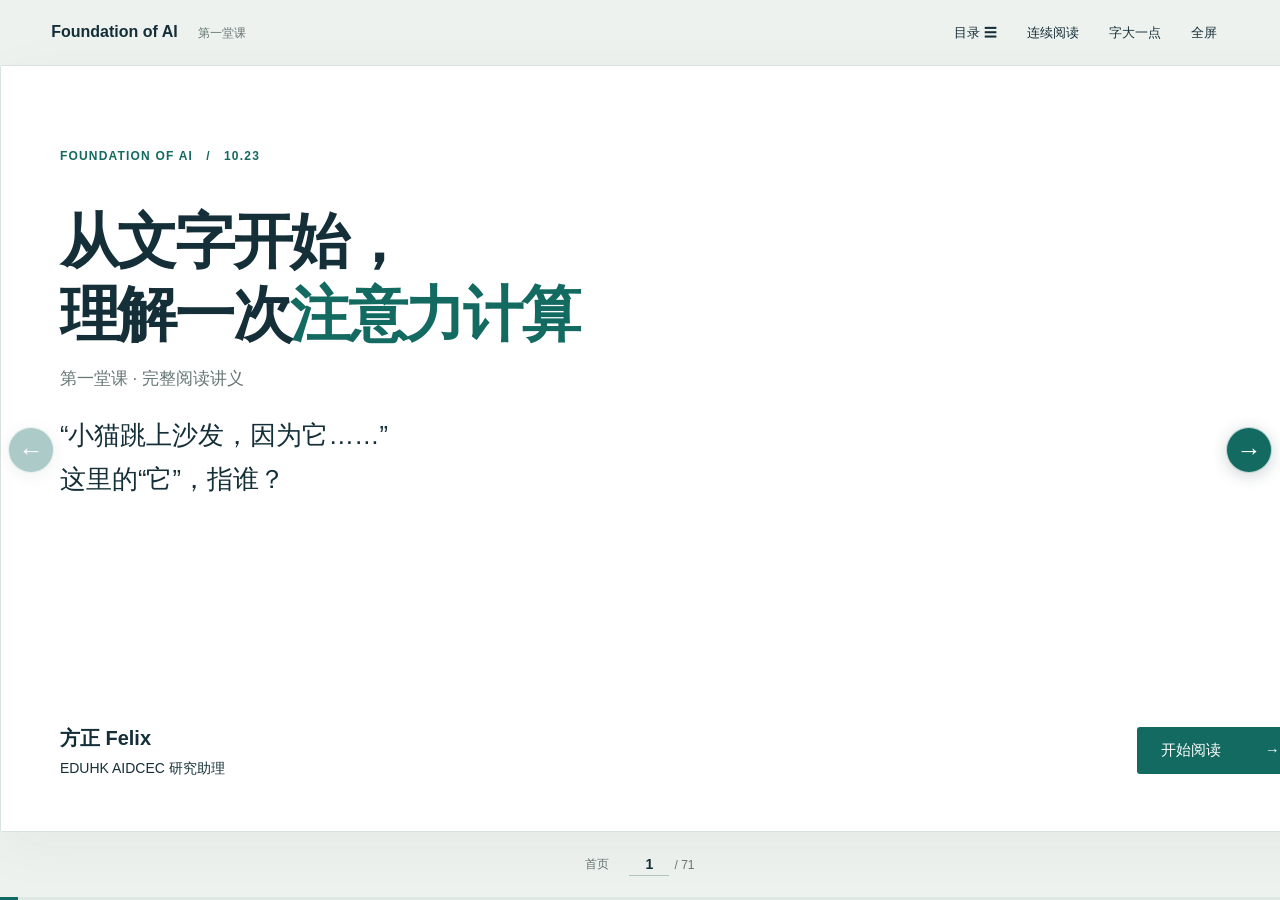
==== commit 33529d45: "Version navigation stylesheet to bypass stale browser cache" ====
--- a/index.html
+++ b/index.html
@@ -1,442 +1,442 @@
-<!doctype html>
-<html lang="zh-CN">
-<head>
-<meta charset="utf-8"><meta name="viewport" content="width=device-width,initial-scale=1">
-<meta name="description" content="方正 Felix 的 Foundation of AI 第一堂课完整阅读讲义：文字、Token、Embedding、向量、点积、加权求和与注意力。">
-<title>从文字到注意力 · 方正 Felix</title>
-<link rel="stylesheet" href="style.css">
-</head>
-<body>
-<div class="appbar"><a class="brand" href="#1">Foundation of AI <span>第一堂课</span></a><div class="tools"><button id="tocButton" aria-label="打开目录">目录 <span>☰</span></button><button id="modeButton" aria-pressed="false">连续阅读</button><button id="fontButton" aria-label="调整字号">字大一点</button><button id="fullButton" aria-label="全屏阅读">全屏</button></div></div>
-<main id="deck" aria-label="第一堂课阅读讲义"><div id="track"><section class="slide cover" data-title="从文字开始，理解一次注意力计算" data-chapter="首页"><div class="cover-meta">FOUNDATION OF AI　/　10.23</div><h1>从文字开始，<br>理解一次<span>注意力计算</span></h1><p class="cover-line">第一堂课 · 完整阅读讲义</p><p class="cover-question">“小猫跳上沙发，因为它……”<br>这里的“它”，指谁？</p><div class="cover-bottom"><p><b>方正 Felix</b><br>EDUHK AIDCEC 研究助理</p><button class="primary" data-go="2">开始阅读 <span>→</span></button></div></section>
-<section class="slide bio" data-title="主讲人：方正 Felix" data-chapter="主讲人"><header><span class="eyebrow">主讲人</span><h2>方正 <em>Felix</em></h2></header><div class="slide-body"><p class="bio-role">EDUHK AIDCEC 研究助理</p><div class="bio-grid"><div><h3>教育背景</h3><p>香港理工大学<br><strong>计算机与人工智能博士（在读）</strong></p><p>EDUHK<br><strong>AIEP 硕士</strong></p><p>中国石油大学（北京）<br><strong>石油工程学士</strong></p></div><div><h3>工作经历</h3><p>腾讯<br><strong>数据工程师</strong></p><p>学而思九章大模型 MathGPT<br><strong>推理优化算法工程师</strong></p></div></div></div></section>
-<section class="slide" data-title="课程总览" data-chapter="导读"><header><span class="eyebrow">导读</span><h2>课程总览</h2></header><div class="slide-body"><p class="paragraph" data-source="line-1">10.23 tutorial Foundation of AI</p>
-<p class="paragraph" data-source="line-2">Tutorial 2 · Oct. 23 · 学习范式与Transformer进阶</p>
-<figure data-source="figure-1-0" class="table-original"><button class="image-button" data-image="assets/p01-0.png" data-caption="讲义原图，PDF 第 1 页" aria-label="放大讲义原图，PDF 第 1 页"><img src="assets/p01-0.png" width="1794" height="538" loading="lazy" alt="讲义原图，PDF 第 1 页"></button><figcaption>原讲义图片 · 点击放大</figcaption></figure></div><footer class="slide-footer"><button class="source-link" data-image="assets/original-page-01.png" data-caption="PDF 第 1 页">原页 1</button><span class="scroll-hint" hidden>本页还有内容，向下阅读 ↓</span></footer></section>
-<section class="slide" data-title="课后视频清单" data-chapter="导读"><header><span class="eyebrow">导读</span><h2>课后视频清单</h2></header><div class="slide-body"><p class="subheading" data-source="line-3">课后视频补充</p>
-<figure data-source="figure-1-1" class="table-original"><button class="image-button" data-image="assets/p01-1.png" data-caption="讲义原图，PDF 第 1 页" aria-label="放大讲义原图，PDF 第 1 页"><img src="assets/p01-1.png" width="1734" height="622" loading="lazy" alt="讲义原图，PDF 第 1 页"></button><figcaption>原讲义图片 · 点击放大</figcaption></figure></div><footer class="slide-footer"><button class="source-link" data-image="assets/original-page-01.png" data-caption="PDF 第 1 页">原页 1</button><span class="scroll-hint" hidden>本页还有内容，向下阅读 ↓</span></footer></section>
-<section class="slide" data-title="这节课的问题" data-chapter="导读"><header><span class="eyebrow">导读</span><h2>这节课的问题</h2></header><div class="slide-body"><p class="paragraph" data-source="line-4">tutorial Foundation of AI</p>
-<p class="subheading" data-source="line-5">这节课适合沿着一个问题展开：计算机怎样把一句话变成数字，再利用上下文判断每个词的意思，最后预测接下来会出现什么？</p>
-<p class="paragraph" data-source="line-6">由于内容比较多，我分两章讲，所以后面可能没时间留着下节课讲。</p>
-<p class="paragraph" data-source="line-7 line-8">我会讲清楚“一次注意力计算”，再把它扩展成 Transformer，最后比较 BERT 和 GPT。这样大家看到完整公式时，每个符号都已经有具体含义。</p>
-<p class="paragraph" data-source="line-9">全程沿用主视频里的例子：</p>
-<p class="subheading" data-source="line-10">“小猫跳上沙发，因为它……”——这里的“它”指谁？模型该怎样利用前面的文字？</p></div><footer class="slide-footer"><button class="source-link" data-image="assets/original-page-01.png" data-caption="PDF 第 1 页">原页 1</button><span class="scroll-hint" hidden>本页还有内容，向下阅读 ↓</span></footer></section>
-<section class="slide" data-title="“它”指谁？" data-chapter="文字与编号"><header><span class="eyebrow">文字与编号</span><h2>“它”指谁？</h2></header><div class="slide-body"><p class="subheading" data-source="line-11">10.23 第一课.从文字开始，理解一次注意力计算</p>
-<p class="subheading" data-source="line-12">“小猫跳上沙发，因为它……”——这里的“它”指谁？模型该怎样利用前面的文字？</p>
-<p class="paragraph" data-source="line-13">“它”指什么，“你为什么知道？”</p>
-<p class="paragraph bullet" data-source="line-14 line-15">• 计算机怎么表示“小猫”这些文字？“我们在电脑上输入‘小猫’，电脑能保存，也能把这两个字显示出来。但这不代表电脑知道小猫会叫、有毛、是一种动物。”</p></div><footer class="slide-footer"><button class="source-link" data-image="assets/original-page-01.png" data-caption="PDF 第 1 页">原页 1</button><span class="scroll-hint" hidden>本页还有内容，向下阅读 ↓</span></footer></section>
-<section class="slide" data-title="字符编码：先让文字能被保存" data-chapter="文字与编号"><header><span class="eyebrow">文字与编号</span><h2>字符编码：先让文字能被保存</h2></header><div class="slide-body"><p class="paragraph" data-source="line-16">“就像一个完全不懂中文的人，可以照着样子抄出‘小猫’，但他不知道这两个字是什么意思。”</p>
-<p class="paragraph" data-source="line-17">“计算机最初解决的是：怎样给每个字符规定一个编号，让不同电脑能够一致地保存和显示它。”</p>
-<p class="paragraph" data-source="line-18">这里引出关键概念：<strong>字符编码</strong>。</p>
-<p class="paragraph" data-source="line-19">例如，Unicode 给字符规定编码，UTF-8 是把这些编码存成字节的一种方式。零基础课堂不用展开编码规则，只要记住：</p>
-<p class="focus" data-source="line-20"><strong>字符编码</strong>解决‘这个字怎么存’，还没有解决‘这个词有什么含义’。</p></div><footer class="slide-footer"><button class="source-link" data-image="assets/original-page-02.png" data-caption="PDF 第 2 页">原页 2</button><span class="scroll-hint" hidden>本页还有内容，向下阅读 ↓</span></footer></section>
-<section class="slide" data-title="把一句话分成小块" data-chapter="文字与编号"><header><span class="eyebrow">文字与编号</span><h2>把一句话分成小块</h2></header><div class="slide-body"><p class="subheading" data-source="line-21">第二步：如果想分析一句话，就要先把文字分成小块。</p>
-<p class="paragraph" data-source="line-22">“现在电脑里已经存好了‘小猫喜欢吃鱼’。但如果想分析这句话，我们通常还要先把它拆成可以处理的小单位。”</p>
-<p class="paragraph" data-source="line-23">“为了方便理解，先假设拆成‘小猫∕喜欢∕吃∕鱼’。接着给每一块一个编号，就像给学生分配学号。”</p>
-<p class="paragraph" data-source="line-24">小猫是18，鱼是14，是不是意味着小猫比鱼大，小猫就得吃鱼，不是，这俩没关系。</p></div><footer class="slide-footer"><button class="source-link" data-image="assets/original-page-02.png" data-caption="PDF 第 2 页">原页 2</button><span class="scroll-hint" hidden>本页还有内容，向下阅读 ↓</span></footer></section>
-<section class="slide" data-title="四个概念，先走一遍" data-chapter="文字与编号"><header><span class="eyebrow">文字与编号</span><h2>四个概念，先走一遍</h2></header><div class="slide-body"><p class="subheading" data-source="line-25">这里引出：分词、词表、Token 和 <strong>Token ID</strong>。</p>
-<p class="paragraph" data-source="line-26">可以把这四个概念记成四个动作：</p>
-<p class="paragraph" data-source="line-27">分词：拆句子 → 词表：得到小块 →Token： 查对照表 → <strong>Token ID</strong>。换成编号。我们用两句话走一遍。</p>
-<p class="paragraph" data-source="line-28 line-29">小猫喜欢吃鱼。小狗喜欢吃鱼。</p>
-<p class="paragraph" data-source="line-30">为了方便理解，下面先不处理句号，编号也是教学示例。</p><aside class="editor-note">阅读提示：这行原文的“词表”和“Token”位置写反了。应理解为：分词（拆句子）→ Token（得到小块）→ 查词表 → Token ID（得到编号）。原文仍完整保留在上方。</aside></div><footer class="slide-footer"><button class="source-link" data-image="assets/original-page-02.png" data-caption="PDF 第 2 页">原页 2</button><span class="scroll-hint" hidden>本页还有内容，向下阅读 ↓</span></footer></section>
-<section class="slide" data-title="分词：拆开的过程" data-chapter="文字与编号"><header><span class="eyebrow">文字与编号</span><h2>分词：拆开的过程</h2></header><div class="slide-body"><p class="subheading" data-source="line-31">正课.文字怎样进入模型：Token → 编号 → 向量</p>
-<p class="subheading" data-source="line-32">概念1．分词：把一句话拆开</p>
-<p class="paragraph" data-source="line-33">假设我们采用这样的拆法：</p>
-<p class="paragraph example-line" data-source="line-34">代码块</p>
-<p class="paragraph example-line" data-source="line-35">1 小猫喜欢吃鱼 → 小猫 / 喜欢 / 吃 / 鱼</p>
-<p class="paragraph example-line" data-source="line-36">2 小狗喜欢吃鱼 → 小狗 / 喜欢 / 吃 / 鱼</p>
-<p class="focus" data-source="line-37">“分词”就是拆开的这个过程。负责按照规则拆分文字的工具，叫作 <strong>Tokenizer</strong>，可以先理解为“切分工具”。</p>
-<p class="paragraph" data-source="line-38">就像把一串连在一起的积木，拆成几块可以分别处理的小积木。</p></div><footer class="slide-footer"><button class="source-link" data-image="assets/original-page-02.png" data-caption="PDF 第 2 页">原页 2</button><span class="scroll-hint" hidden>本页还有内容，向下阅读 ↓</span></footer></section>
-<section class="slide" data-title="Token：拆出来的东西" data-chapter="文字与编号"><header><span class="eyebrow">文字与编号</span><h2>Token：拆出来的东西</h2></header><div class="slide-body"><p class="subheading" data-source="line-39">概念2．Token：拆出来的每一块</p>
-<p class="paragraph" data-source="line-40">上面拆出来的：</p>
-<p class="paragraph example-line" data-source="line-41">代码块</p>
-<p class="paragraph example-line" data-source="line-42">1 “小猫” “喜欢” “吃” “鱼”</p>
-<p class="focus" data-source="line-43">每一块都是一个 Token。</p>
-<p class="paragraph" data-source="line-44">所以要区分：</p>
-<p class="paragraph bullet" data-source="line-45">• 分词：拆的过程。</p>
-<p class="paragraph bullet" data-source="line-46 line-47">• Token：拆出来的东西。“小猫喜欢吃鱼”按这个拆法，一共得到 4个 Token。</p>
-<p class="paragraph" data-source="line-48">还原结果： 小猫喜欢吃鱼</p></div><footer class="slide-footer"><button class="source-link" data-image="assets/original-page-02.png" data-caption="PDF 第 2 页">原页 2</button><span class="scroll-hint" hidden>本页还有内容，向下阅读 ↓</span></footer></section>
-<section class="slide" data-title="切分粒度与词性" data-chapter="文字与编号"><header><span class="eyebrow">文字与编号</span><h2>切分粒度与词性</h2></header><div class="slide-body"><p class="paragraph" data-source="line-49">不过，Token 不一定等于我们平时说的一个词。不同切分工具可能采用不同规则：</p>
-<p class="paragraph example-line" data-source="line-50">1代码块一 种拆法：小猫 / 喜欢 / 吃 / 鱼 → 4个 Token</p>
-<p class="paragraph example-line" data-source="line-51">2 另一种拆法：小 / 猫 / 喜 / 欢 / 吃 / 鱼 → 6个 Token</p>
-<p class="paragraph" data-source="line-52">这是按比较完整的词来拆，每一块通常有比较清楚的意思。</p>
-<p class="paragraph" data-source="line-53">这是按单个汉字来拆，块更小。例如“喜”和“欢”被分开了。</p>
-<p class="focus" data-source="line-54">这里区别的是切分粒度，不是词性。</p>
-<p class="paragraph" data-source="line-55">如果我们给“小猫”标上“名词”、给“喜欢”标上“动词”，那叫词性标注，是另一件事：</p>
-<p class="focus" data-source="line-56">因此，同一句话有多少 Token，要看具体使用哪一种切分工具。</p>
-<p class="paragraph" data-source="line-57">大语言模型的 tokenizer 通常不需要先判断“这是名词还是动词”，再决定怎么切。它按照自己的词表和切分规则处理文字。</p>
-<p class="paragraph" data-source="line-58">一个 token 在这里对应的是一组含三个数的向量，而不是“很多组数字”。</p></div><footer class="slide-footer"><button class="source-link" data-image="assets/original-page-02.png" data-caption="PDF 第 2 页">原页 2</button> <button class="source-link" data-image="assets/original-page-03.png" data-caption="PDF 第 3 页">原页 3</button><span class="scroll-hint" hidden>本页还有内容，向下阅读 ↓</span></footer></section>
-<section class="slide" data-title="词表：小块与编号的对照表" data-chapter="文字与编号"><header><span class="eyebrow">文字与编号</span><h2>词表：小块与编号的对照表</h2></header><div class="slide-body"><p class="subheading" data-source="line-59">概念3．词表：一张“小块与编号”的对照表</p>
-<p class="paragraph" data-source="line-60">拆完之后，计算机需要知道：“小猫”对应哪个编号，“喜欢”对应哪个编号。</p>
-<p class="paragraph" data-source="line-61">于是，我们准备一张固定的对照表：</p>
-<p class="subheading" data-source="line-62">这张表就叫 词表（<strong>Vocabulary</strong>）。</p>
-<p class="focus" data-source="line-63">“词表就像班级花名册。花名册记录姓名对应的学号，词表记录每个 Token 对应的编号。”</p>
-<p class="paragraph" data-source="line-64">这里虽然叫“词表”，里面也可以收录单个字、标点或词的一部分，不一定全是完整的词。</p></div><footer class="slide-footer"><button class="source-link" data-image="assets/original-page-03.png" data-caption="PDF 第 3 页">原页 3</button><span class="scroll-hint" hidden>本页还有内容，向下阅读 ↓</span></footer></section>
-<section class="slide" data-title="一组具体的 Token ID" data-chapter="文字与编号"><header><span class="eyebrow">文字与编号</span><h2>一组具体的 Token ID</h2></header><div class="slide-body"><p class="paragraph" data-source="line-65"><strong>Token ID</strong>： [5820, 48091, 69681, 39276, 28535]</p>
-<p class="focus" data-source="line-66">Token 数量： 5，数字是Token编号，不是有几个token</p>
-<p class="paragraph example-line" data-source="line-67">5820 &#x27;小&#x27;</p>
-<p class="paragraph example-line" data-source="line-68">48091 &#x27;猫&#x27;</p>
-<p class="paragraph example-line" data-source="line-69">69681 &#x27;喜欢&#x27;</p>
-<p class="paragraph example-line" data-source="line-70">39276 &#x27;吃&#x27;</p>
-<p class="paragraph example-line" data-source="line-71">28535 &#x27;鱼&#x27;</p>
-<p class="paragraph" data-source="line-72"><strong>Token ID</strong>查表得到的向量小5820 [0.2, -0.7, 1.1]</p></div><footer class="slide-footer"><button class="source-link" data-image="assets/original-page-03.png" data-caption="PDF 第 3 页">原页 3</button><span class="scroll-hint" hidden>本页还有内容，向下阅读 ↓</span></footer></section>
-<section class="slide" data-title="查词表，得到编号" data-chapter="文字与编号"><header><span class="eyebrow">文字与编号</span><h2>查词表，得到编号</h2></header><div class="slide-body"><p class="subheading" data-source="line-73">概念4．<strong>Token ID</strong>：某个 Token 在词表里的编号</p>
-<p class="paragraph" data-source="line-74">查上面这张表：</p>
-<p class="paragraph example-line" data-source="line-75">代码块</p>
-<p class="paragraph example-line" data-source="line-76">1 小猫 → 0</p>
-<p class="paragraph example-line" data-source="line-77">2 喜欢 → 1</p>
-<p class="paragraph example-line" data-source="line-78">3 吃 → 2</p>
-<p class="paragraph example-line" data-source="line-79">4 鱼 → 3</p>
-<p class="focus" data-source="line-80">其中， 0 就是“小猫”的 <strong>Token ID</strong>， 1 就是“喜欢”的 <strong>Token ID</strong>。</p></div><footer class="slide-footer"><button class="source-link" data-image="assets/original-page-03.png" data-caption="PDF 第 3 页">原页 3</button><span class="scroll-hint" hidden>本页还有内容，向下阅读 ↓</span></footer></section>
-<section class="slide" data-title="同一词表，同一个编号" data-chapter="文字与编号"><header><span class="eyebrow">文字与编号</span><h2>同一词表，同一个编号</h2></header><div class="slide-body"><p class="paragraph" data-source="line-81">于是，整句话就能转换成编号：</p>
-<p class="paragraph example-line" data-source="line-82">代码块</p>
-<p class="paragraph example-line" data-source="line-83">1 原句： 小猫喜欢吃鱼</p>
-<p class="paragraph example-line" data-source="line-84">2 切分结果： 小猫 / 喜欢 / 吃 / 鱼</p>
-<p class="paragraph example-line" data-source="line-85">3 <strong>Token ID</strong>： [0, 1, 2, 3]</p>
-<p class="paragraph" data-source="line-86">换一句话：</p>
-<p class="paragraph example-line" data-source="line-87">1代码块原句： 小狗喜欢吃鱼</p>
-<p class="paragraph example-line" data-source="line-88">2 切分结果： 小狗 / 喜欢 / 吃 / 鱼</p>
-<p class="paragraph example-line" data-source="line-89">3 <strong>Token ID</strong>： [4, 1, 2, 3]</p>
-<p class="focus" data-source="line-90">注意，“喜欢”在两句话里都是 1 。同一套词表中，同一个 Token 使用相同的编号，不会每读一句话就重新分配。</p>
-<p class="focus" data-source="line-91">这些编号只是身份标记：小狗是 4 、小猫是 0 ，不代表小狗更大、更重要，也不表示它们的含义相差 4 。</p></div><footer class="slide-footer"><button class="source-link" data-image="assets/original-page-03.png" data-caption="PDF 第 3 页">原页 3</button> <button class="source-link" data-image="assets/original-page-04.png" data-caption="PDF 第 4 页">原页 4</button><span class="scroll-hint" hidden>本页还有内容，向下阅读 ↓</span></footer></section>
-<section class="slide" data-title="编号只负责区分身份" data-chapter="文字与编号"><header><span class="eyebrow">文字与编号</span><h2>编号只负责区分身份</h2></header><div class="slide-body"><p class="focus" data-source="line-92">“分词，是把句子拆开；Token，是拆出来的每一块；词表，是这些小块与编号的对照表；<strong>Token ID</strong>，就是查表得到的编号。”</p>
-<p class="paragraph" data-source="line-93 line-94">“但编号只告诉计算机‘这是哪一块’，还没有表达这块文字与其他文字有什么关系。所以接下来，我们还要把编号换成一组可以学习的数字——这就是 <strong>Embedding</strong>。”</p>
-<p class="paragraph" data-source="line-95">要顺带说明：实际拆分方式取决于系统，“小猫”可能是一块，也可能拆成“小”和“猫”。</p>
-<p class="paragraph" data-source="line-96">“如果小猫的编号是17，小狗的编号是83，是不是说明小狗比小猫大，或者它们的含义相差66？”</p>
-<p class="focus" data-source="line-97">答案当然不是。这些是你举例用的编号，编号只负责区分身份，数字大小没有语义上的意义。</p>
-<p class="paragraph" data-source="line-98">分词：拆句子 → 词表：得到小块 →Token： 查对照表 → <strong>Token ID</strong>。换成编号。</p><aside class="editor-note">阅读提示：这行原文的“词表”和“Token”位置写反了。应理解为：分词（拆句子）→ Token（得到小块）→ 查词表 → Token ID（得到编号）。原文仍完整保留在上方。</aside></div><footer class="slide-footer"><button class="source-link" data-image="assets/original-page-04.png" data-caption="PDF 第 4 页">原页 4</button><span class="scroll-hint" hidden>本页还有内容，向下阅读 ↓</span></footer></section>
-<section class="slide" data-title="Embedding：从编号到向量" data-chapter="向量与 Embedding"><header><span class="eyebrow">向量与 Embedding</span><h2>Embedding：从编号到向量</h2></header><div class="slide-body"><p class="subheading" data-source="line-99">概念5. Embeding, 向量、点积、<strong>加权求和</strong>｜14―24分钟</p>
-<p class="paragraph" data-source="line-100">参考视频 《文字如何变成数字》</p>
-<p class="paragraph" data-source="line-101">看前大家想一个问题：</p>
-<p class="paragraph" data-source="line-102">“为什么只给猫和狗各分配一个编号还不够？”</p>
-<p class="focus" data-source="line-103">文字 → Token → <strong>Token ID</strong> → <strong>Embedding</strong>向量：把每个编号换成一组能通过训练学到的数字，供模型计算。</p>
-<p class="paragraph" data-source="line-104">补充说明：视频里的向量维度和相似度数值是具体示例；真实模型不一定使用相同设定。</p>
-<p class="paragraph" data-source="line-105">“现在文字变成了一组数字。接下来，我们只需要认识几种对这些数字进行计算的方法。”</p></div><footer class="slide-footer"><button class="source-link" data-image="assets/original-page-04.png" data-caption="PDF 第 4 页">原页 4</button><span class="scroll-hint" hidden>本页还有内容，向下阅读 ↓</span></footer></section>
-<section class="slide" data-title="只有编号，为什么还不够？" data-chapter="向量与 Embedding"><header><span class="eyebrow">向量与 Embedding</span><h2>只有编号，为什么还不够？</h2></header><div class="slide-body"><p class="subheading" data-source="line-106">先说明：编号告诉我们“是谁”，但编号大小不代表含义。</p>
-<p class="paragraph" data-source="line-107">“现在，我们已经给‘猫’和‘狗’各分配了一个编号。计算机可以区分：这是猫，那个是狗。”</p>
-<p class="paragraph" data-source="line-108">“但编号就像学号。两个同学的学号挨在一起，不代表他们性格相似；学号相差很远，也不代表他们没有共同点。”</p>
-<p class="paragraph" data-source="line-109">“同样，猫和狗的编号相差多少，并不能告诉我们：它们都是动物，都可能被人当作宠物养。”</p>
-<p class="focus" data-source="line-110">编号适合查找身份，不能直接用编号的大小和差值表达词语之间的关系。</p></div><footer class="slide-footer"><button class="source-link" data-image="assets/original-page-04.png" data-caption="PDF 第 4 页">原页 4</button><span class="scroll-hint" hidden>本页还有内容，向下阅读 ↓</span></footer></section>
-<section class="slide" data-title="给每个词一份更丰富的表示" data-chapter="向量与 Embedding"><header><span class="eyebrow">向量与 Embedding</span><h2>给每个词一份更丰富的表示</h2></header><div class="slide-body"><p class="subheading" data-source="line-111">② 能不能给每个词一份更丰富的数字表示？</p>
-<p class="paragraph" data-source="line-112">“如果模型要处理语言，只知道‘这是第几号词’还不够方便。我们希望它还能通过学习，表示出不同词语之间的联系。”</p>
-<p class="paragraph" data-source="line-113">“所以，接下来我们不只保留一个编号，还给每个词配上一组数字。”</p>
-<p class="paragraph" data-source="line-114">一个小例子：</p>
-<figure data-source="figure-4-0" class="table-original"><button class="image-button" data-image="assets/p04-0.png" data-caption="讲义原图，PDF 第 4 页" aria-label="放大讲义原图，PDF 第 4 页"><img src="assets/p04-0.png" width="1638" height="264" loading="lazy" alt="讲义原图，PDF 第 4 页"></button><figcaption>原讲义图片 · 点击放大</figcaption></figure>
-<p class="subheading" data-source="line-115">这些数字是为了讲解而假设的，<strong>不是真实模型的结果</strong>。现在不用计算，只观察“一组数字”的形式。</p></div><footer class="slide-footer"><button class="source-link" data-image="assets/original-page-04.png" data-caption="PDF 第 4 页">原页 4</button><span class="scroll-hint" hidden>本页还有内容，向下阅读 ↓</span></footer></section>
-<section class="slide" data-title="向量：一张数字资料卡" data-chapter="向量与 Embedding"><header><span class="eyebrow">向量与 Embedding</span><h2>向量：一张数字资料卡</h2></header><div class="slide-body"><p class="subheading" data-source="line-116">③ 我们看见这组数字之后，再引出“向量”。</p>
-<p class="focus" data-source="line-117">“像这样，把几个数字<strong>按固定顺序</strong>排在一起，就叫作一个向量。”</p>
-<p class="paragraph" data-source="line-118">“你现在可以先把向量理解成一张数字资料卡。以前每个词只有一个编号，现在每个词都有一张包含多个数字的资料卡。”</p>
-<p class="paragraph" data-source="line-119">“‘猫’有一张，‘狗’有一张，‘汽车’也有一张。在同一个模型里，这些资料卡的长度是一样的。”</p></div><footer class="slide-footer"><button class="source-link" data-image="assets/original-page-04.png" data-caption="PDF 第 4 页">原页 4</button> <button class="source-link" data-image="assets/original-page-05.png" data-caption="PDF 第 5 页">原页 5</button><span class="scroll-hint" hidden>本页还有内容，向下阅读 ↓</span></footer></section>
-<section class="slide" data-title="Embedding 具体做什么？" data-chapter="向量与 Embedding"><header><span class="eyebrow">向量与 Embedding</span><h2>Embedding 具体做什么？</h2></header><div class="slide-body"><p class="subheading" data-source="line-120">④ 再解释 <strong>Embedding</strong> 具体做什么。</p>
-<p class="focus" data-source="line-121">“根据一个词的编号，找到它对应的这张数字资料卡，这一步就是这里的 <strong>Embedding</strong>，也叫嵌入。”</p>
-<p class="paragraph" data-source="line-122">“这张卡上的数字不是永远固定、随便填进去的。训练时，模型会不断调整它们，使这些数字更有助于完成语言任务。”</p>
-<p class="paragraph" data-source="line-123">“例如，猫和狗经常出现在相似的语境里，模型就可能学到它们之间的联系，并把这种联系体现在数字表示中。”</p></div><footer class="slide-footer"><button class="source-link" data-image="assets/original-page-05.png" data-caption="PDF 第 5 页">原页 5</button><span class="scroll-hint" hidden>本页还有内容，向下阅读 ↓</span></footer></section>
-<section class="slide" data-title="学号与身高、体重" data-chapter="向量与 Embedding"><header><span class="eyebrow">向量与 Embedding</span><h2>学号与身高、体重</h2></header><div class="slide-body"><p class="paragraph" data-source="line-124">向量和普通的编号有什么区别</p>
-<p class="subheading" data-source="line-125">第一步：先用大家熟悉的例子，区分“编号”和“描述”。</p>
-<p class="paragraph" data-source="line-126">“假设一个学生的学号是28。只看28，我们能知道他多高、多重吗？”</p>
-<p class="paragraph" data-source="line-127">“不能。换成29号，他也不会因此长高一厘米。学号只是用来找到这个人。”</p>
-<p class="paragraph" data-source="line-128">“但如果我告诉你，这个学生身高175厘米、体重65公斤，那这两个数字就有不同的作用了：它们在描述这个人。”</p>
-<p class="paragraph" data-source="line-129">“把身高和体重按照固定顺序放在一起，写成 [175, 65] ，这就是一个最简单的向量。”</p>
-<p class="focus" data-source="line-130">重点不是数字变多了，而是数字的用途变了。</p></div><footer class="slide-footer"><button class="source-link" data-image="assets/original-page-05.png" data-caption="PDF 第 5 页">原页 5</button><span class="scroll-hint" hidden>本页还有内容，向下阅读 ↓</span></footer></section>
-<section class="slide" data-title="猫、狗、汽车的六句话" data-chapter="共现与真实词向量"><header><span class="eyebrow">共现与真实词向量</span><h2>猫、狗、汽车的六句话</h2></header><div class="slide-body"><p class="subheading" data-source="line-131">第二步：再回到猫、狗、汽车，展示“文字也可以用特征描述”。</p>
-<p class="paragraph" data-source="line-132">先不要讲真实 <strong>Embedding</strong> 的训练过程。做一个可以看懂的小实验：</p>
-<p class="paragraph" data-source="line-133">“现在我们看看，在一批文章里，猫、狗、汽车分别经常和哪些词一起出现。”</p>
-<p class="paragraph" data-source="line-134">“我们暂时只观察三个词：‘喂食’‘宠物’‘加油’。”</p>
-<p class="paragraph" data-source="line-135">展示这张假设的统计表：</p>
-<p class="paragraph" data-source="line-136">假设我们只有这些文本：</p>
-<p class="paragraph example-line" data-source="line-137">代码块</p>
-<p class="paragraph example-line" data-source="line-138">1 ① 我给猫喂食。</p>
-<p class="paragraph example-line" data-source="line-139">2 ② 猫是宠物。</p>
-<p class="paragraph example-line" data-source="line-140">3 ③ 我给猫和狗喂食。</p>
-<p class="paragraph example-line" data-source="line-141">4 ④ 狗是宠物。</p>
-<p class="paragraph example-line" data-source="line-142">5 ⑤ 我给汽车加油。</p>
-<p class="paragraph example-line" data-source="line-143">6 ⑥ 汽车需要加油。</p></div><footer class="slide-footer"><button class="source-link" data-image="assets/original-page-05.png" data-caption="PDF 第 5 页">原页 5</button><span class="scroll-hint" hidden>本页还有内容，向下阅读 ↓</span></footer></section>
-<section class="slide" data-title="固定规则，固定顺序" data-chapter="共现与真实词向量"><header><span class="eyebrow">共现与真实词向量</span><h2>固定规则，固定顺序</h2></header><div class="slide-body"><p class="paragraph" data-source="line-144">然后明确规定一个简单的统计规则：</p>
-<p class="focus" data-source="line-145">只要目标词和关键词出现在同一句话里，就记一次。</p>
-<p class="paragraph" data-source="line-146">我们选择三个关键词，并固定顺序：</p>
-<p class="paragraph example-line" data-source="line-147">代码块</p>
-<p class="paragraph example-line" data-source="line-148">1 第一个位置：喂食</p>
-<p class="paragraph example-line" data-source="line-149">2 第二个位置：宠物</p>
-<p class="paragraph example-line" data-source="line-150">3 第三个位置：加油</p></div><footer class="slide-footer"><button class="source-link" data-image="assets/original-page-05.png" data-caption="PDF 第 5 页">原页 5</button><span class="scroll-hint" hidden>本页还有内容，向下阅读 ↓</span></footer></section>
-<section class="slide" data-title="逐个数出“猫”的数字" data-chapter="共现与真实词向量"><header><span class="eyebrow">共现与真实词向量</span><h2>逐个数出“猫”的数字</h2></header><div class="slide-body"><p class="subheading" data-source="line-151">2．带学生逐个数，“猫”的数字就出来了</p>
-<p class="paragraph" data-source="line-152">问：“猫”和“喂食”在几句话里一起出现？</p>
-<p class="paragraph bullet" data-source="line-153">• 第①句有。</p>
-<p class="paragraph bullet" data-source="line-154">• 第③句也有。</p>
-<p class="paragraph bullet" data-source="line-155 line-156">• 所以记 2。问：“猫”和“宠物”一起出现几次？</p>
-<p class="paragraph bullet" data-source="line-157">• 第②句有。</p>
-<p class="paragraph bullet" data-source="line-158 line-159">• 所以记 1。问：“猫”和“加油”一起出现几次？</p>
-<p class="paragraph bullet" data-source="line-160">• 六句话中没有。</p>
-<p class="paragraph bullet" data-source="line-161 line-162">• 所以记 0。填进表格就是：</p>
-<p class="paragraph" data-source="line-163 line-164">汽车的前两个数是零，只表示在这六句话中，它没有与“喂食”“宠物”同句出现。不是说它们在任何文章中都不可能一起出现。</p></div><footer class="slide-footer"><button class="source-link" data-image="assets/original-page-05.png" data-caption="PDF 第 5 页">原页 5</button> <button class="source-link" data-image="assets/original-page-06.png" data-caption="PDF 第 6 页">原页 6</button><span class="scroll-hint" hidden>本页还有内容，向下阅读 ↓</span></footer></section>
-<section class="slide" data-title="把一行统计结果写成向量" data-chapter="共现与真实词向量"><header><span class="eyebrow">共现与真实词向量</span><h2>把一行统计结果写成向量</h2></header><div class="slide-body"><p class="subheading" data-source="line-165">3．向量就是把表格中的一行，按约定顺序取出来</p>
-<p class="paragraph" data-source="line-166">把列名暂时省略：</p>
-<p class="paragraph example-line" data-source="line-167">代码块</p>
-<p class="paragraph example-line" data-source="line-168 line-169">1 约定顺序：[喂食次数, 宠物次数, 加油次数]2</p>
-<p class="paragraph example-line" data-source="line-170">3 猫： [2, 1, 0]</p>
-<p class="paragraph example-line" data-source="line-171">4 狗： [1, 1, 0]</p>
-<p class="paragraph example-line" data-source="line-172">5 汽车： [0, 0, 2]</p>
-<p class="focus" data-source="line-173 line-174">“没有发生什么神秘的转换。我们只是把‘猫’这一行的三个统计结果，<strong>按固定顺序</strong>放进了方括号。这就是一个<strong>三维向量</strong>：有三个位置，每个位置放一个数。”</p>
-<p class="subheading" data-source="line-175">这里的“维度”，先理解成表格中的一个特征列就可以。这个顺序不是按数字大小排序，也不一定非要横着写</p></div><footer class="slide-footer"><button class="source-link" data-image="assets/original-page-06.png" data-caption="PDF 第 6 页">原页 6</button><span class="scroll-hint" hidden>本页还有内容，向下阅读 ↓</span></footer></section>
-<section class="slide" data-title="顺序可以改，但必须一起改" data-chapter="共现与真实词向量"><header><span class="eyebrow">共现与真实词向量</span><h2>顺序可以改，但必须一起改</h2></header><div class="slide-body"><p class="paragraph" data-source="line-176">顺序是我们事先约定的。比如也可以改成：</p>
-<p class="paragraph example-line" data-source="line-177">代码块</p>
-<p class="paragraph example-line" data-source="line-178 line-179">1 新顺序：[加油次数, 喂食次数, 宠物次数]2</p>
-<p class="paragraph example-line" data-source="line-180">3 猫： [0, 2, 1]</p>
-<p class="paragraph example-line" data-source="line-181">4 狗： [0, 1, 1]</p>
-<p class="paragraph example-line" data-source="line-182">5 汽车： [2, 0, 0]</p>
-<p class="focus" data-source="line-183">信息没有变，只是所有行一起调整了列的顺序。</p>
-<p class="focus" data-source="line-184">不能只改猫的顺序，却不改狗和汽车的顺序，否则同一个位置代表的事情就不一样了。</p>
-<p class="paragraph" data-source="line-185">横着写是为了方便展示；数学中也可以竖着写。关键是明确每个位置对应什么，并在后续运算中保持一致。</p></div><footer class="slide-footer"><button class="source-link" data-image="assets/original-page-06.png" data-caption="PDF 第 6 页">原页 6</button><span class="scroll-hint" hidden>本页还有内容，向下阅读 ↓</span></footer></section>
-<section class="slide" data-title="为什么这样的数字有用？" data-chapter="共现与真实词向量"><header><span class="eyebrow">共现与真实词向量</span><h2>为什么这样的数字有用？</h2></header><div class="slide-body"><p class="subheading" data-source="line-186">5．为什么要这样表示？</p>
-<p class="paragraph" data-source="line-187 line-188 line-189">“以前，一个编号只能告诉我们‘这是猫’。现在，这三个数还能告诉我们：猫在这批文字里，常常出现在什么样的环境中。“猫和狗的前两个位置都有数，而汽车主要在第三个位置有数。所以，即使暂时不看词本身，我们也能从这些数字里观察到：猫和狗的使用环境更相似。把这些观察写成数字，计算机接下来就能通过运算比较它们。”</p>
-<p class="focus" data-source="line-190 line-191 line-192">“我们刚才做的是一个简单的‘<strong>共现计数向量</strong>’，用来理解向量怎样描述信息。真实语言模型的 <strong>Embedding</strong> 通常不是直接数这三个关键词，而是在训练中学出一组数字。现在先理解‘多个位置、固定顺序、共同描述一个对象’，后面再讲这些数字怎样学出来。”</p></div><footer class="slide-footer"><button class="source-link" data-image="assets/original-page-06.png" data-caption="PDF 第 6 页">原页 6</button><span class="scroll-hint" hidden>本页还有内容，向下阅读 ↓</span></footer></section>
-<section class="slide" data-title="真实案例：GloVe 词向量" data-chapter="共现与真实词向量"><header><span class="eyebrow">共现与真实词向量</span><h2>真实案例：GloVe 词向量</h2></header><div class="slide-body"><p class="subheading" data-source="line-193">真实的 <strong>GloVe</strong> 词向量模型来举例：</p>
-<p class="paragraph" data-source="line-194">它直接从词语的共现统计中学习向量，能衔接我们刚才那张“喂食、宠物、加油”的表。</p>
-<p class="paragraph" data-source="line-195">斯坦福 <strong>GloVe</strong> 官方介绍</p>
-<p class="subheading" data-source="line-196">1．真实模型里的向量，确实长这样</p>
-<p class="focus" data-source="line-197">每个词都有50个数。下面只展示前6个，后面还有44个：</p>
-<p class="paragraph example-line" data-source="line-198">1代码块ca t（猫）：</p>
-<p class="paragraph example-line" data-source="line-199 line-200">2 [0.45281, -0.50108, -0.53714, -0.015697, 0.22191, 0.54602, ...]3</p>
-<p class="paragraph example-line" data-source="line-201">4 dog（狗）：</p>
-<p class="paragraph example-line" data-source="line-202 line-203">5 [0.11008, -0.38781, -0.57615, -0.27714, 0.70521, 0.53994, ...]6</p>
-<p class="paragraph example-line" data-source="line-204">7 car（汽车）：</p>
-<p class="paragraph example-line" data-source="line-205">8 [0.47685, -0.084552, 1.4641, 0.047017, 0.14686, 0.5082, ...]</p></div><footer class="slide-footer"><button class="source-link" data-image="assets/original-page-06.png" data-caption="PDF 第 6 页">原页 6</button> <button class="source-link" data-image="assets/original-page-07.png" data-caption="PDF 第 7 页">原页 7</button><span class="scroll-hint" hidden>本页还有内容，向下阅读 ↓</span></footer></section>
-<section class="slide" data-title="0.45281 究竟是什么意思？" data-chapter="共现与真实词向量"><header><span class="eyebrow">共现与真实词向量</span><h2>0.45281 究竟是什么意思？</h2></header><div class="slide-body"><p class="paragraph" data-source="line-206">“猫的第一个数 0.45281 是什么意思？”</p>
-<p class="paragraph" data-source="line-207 line-208">“它不是‘猫出现了多少次’，也不能直接解释成‘猫有多像宠物’。它是模型训练出来的一个参数，要和其他49个数一起发挥作用。”</p></div><footer class="slide-footer"><button class="source-link" data-image="assets/original-page-07.png" data-caption="PDF 第 7 页">原页 7</button><span class="scroll-hint" hidden>本页还有内容，向下阅读 ↓</span></footer></section>
-<section class="slide" data-title="训练：让数字表达规律" data-chapter="共现与真实词向量"><header><span class="eyebrow">共现与真实词向量</span><h2>训练：让数字表达规律</h2></header><div class="slide-body"><p class="subheading" data-source="line-209">2．那这些数究竟怎么来的？</p>
-<p class="paragraph" data-source="line-210">模拟案例里，“我们亲手统计了猫和‘喂食、宠物、加油’一起出现的次数。</p>
-<p class="paragraph" data-source="line-211">真实的 <strong>GloVe</strong> 也会先收集词语一起出现的统计，它读的文章更多，观察的词也更多。”</p>
-<p class="paragraph" data-source="line-212 line-213">“我们给每个词准备50个可以调整的数。一开始，这些数通常是随机的。模型用这些数去计算词语之间的关系，再看计算结果能不能符合文章里的共现规律。如果不符合，就调整这些数。”</p>
-<p class="paragraph" data-source="line-214">“经过很多次调整，这50个数就逐渐能够保留词语使用情况中的一些规律。”</p>
-<p class="paragraph" data-source="line-215">因此，前面那张表与真实模型的区别是：</p>
-<p class="focus" data-source="line-216">不是把统计表中的次数原样抄进去，而是让一组可调整的数字学会表达其中的规律。</p></div><footer class="slide-footer"><button class="source-link" data-image="assets/original-page-07.png" data-caption="PDF 第 7 页">原页 7</button><span class="scroll-hint" hidden>本页还有内容，向下阅读 ↓</span></footer></section>
-<section class="slide" data-title="怎样知道整组数字有用？" data-chapter="共现与真实词向量"><header><span class="eyebrow">共现与真实词向量</span><h2>怎样知道整组数字有用？</h2></header><div class="slide-body"><p class="subheading" data-source="line-217">3．如果单个数字看不懂，怎么知道整组数字有用？</p>
-<p class="paragraph" data-source="line-218">看它们一起参与计算后，能得到什么结果。</p>
-<p class="paragraph" data-source="line-219 line-220">我用三个词的完整50维向量计算了余弦相似度——模型里面没有一个人手工写下‘猫和狗都是宠物，所以它们应该接近’。但是，用训练后的整组数字进行比较，猫和狗确实比猫和汽车更接近。”</p>
-<p class="focus" data-source="line-221">“这就是我们说的：词语之间的某些联系，体现在了向量中。”</p>
-<p class="paragraph" data-source="line-222">注意，这体现的是这套模型从语料中学到的关系，不是一个适用于所有含义、所有场景的判断。</p></div><footer class="slide-footer"><button class="source-link" data-image="assets/original-page-07.png" data-caption="PDF 第 7 页">原页 7</button><span class="scroll-hint" hidden>本页还有内容，向下阅读 ↓</span></footer></section>
-<section class="slide" data-title="每一维不一定有人类标签" data-chapter="共现与真实词向量"><header><span class="eyebrow">共现与真实词向量</span><h2>每一维不一定有人类标签</h2></header><div class="slide-body"><p class="subheading" data-source="line-223">4．为什么不能给每一个位置都起一个名字？</p>
-<p class="paragraph" data-source="line-224">因为训练时，我们没有布置这样的要求：</p>
-<p class="paragraph example-line" data-source="line-225">代码块</p>
-<p class="paragraph example-line" data-source="line-226">1 第1个数：表示是不是动物</p>
-<p class="paragraph example-line" data-source="line-227">2 第2个数：表示是不是宠物</p>
-<p class="paragraph example-line" data-source="line-228">3 第3个数：表示有没有轮子</p>
-<p class="paragraph" data-source="line-229">我们布置的是：</p>
-<p class="subheading" data-source="line-230">“调整这些数字，让它们共同算出的结果，更符合文章中词语的共现规律。”</p>
-<p class="focus" data-source="line-231">所以，模型得到的是<strong>共同发挥作用</strong>的一组数，而不是一张每列都有人类标签的分类表。</p>
-<p class="focus" data-source="line-232 line-233">“词的编号是查找用的；词向量是计算用的。向量里的单个数，我们未必能直接解释，但把整组数放在一起计算，就能反映训练中学到的一些词语关系。”</p></div><footer class="slide-footer"><button class="source-link" data-image="assets/original-page-07.png" data-caption="PDF 第 7 页">原页 7</button><span class="scroll-hint" hidden>本页还有内容，向下阅读 ↓</span></footer></section>
-<section class="slide" data-title="再理解一次 Embedding" data-chapter="共现与真实词向量"><header><span class="eyebrow">共现与真实词向量</span><h2>再理解一次 Embedding</h2></header><div class="slide-body"><p class="subheading" data-source="line-234"><strong>Embedding</strong>定义。</p>
-<p class="focus" data-source="line-235 line-236 line-237 line-238">“刚才这张表是一个帮助理解的简单例子。现代语言模型的 <strong>Embedding</strong>，并不是直接把‘喂食、宠物、加油’这三列次数拿来用。真实模型会在训练中学出一组数字，让这些数字有助于完成语言任务。每一个位置通常也没有‘宠物次数’这样可以直接命名的意思。但你现在已经理解了最关键的区别：编号只是区分一个词，向量则提供了一种可以学习、可以计算的表示，让模型有办法利用词语之间的关系。</p></div><footer class="slide-footer"><button class="source-link" data-image="assets/original-page-07.png" data-caption="PDF 第 7 页">原页 7</button><span class="scroll-hint" hidden>本页还有内容，向下阅读 ↓</span></footer></section>
-<section class="slide" data-title="把 Token ID 与向量接起来" data-chapter="共现与真实词向量"><header><span class="eyebrow">共现与真实词向量</span><h2>把 Token ID 与向量接起来</h2></header><div class="slide-body"><p class="subheading" data-source="line-239">最后，再把 <strong>Token ID</strong> 和向量接起来。</p>
-<p class="paragraph" data-source="line-240">“编号并没有被扔掉。模型仍然先用编号找到这个 token，再查到它对应的向量。”</p>
-<p class="paragraph" data-source="line-241">“就像先用学号找到学生，再读取他的身高、体重。学号负责查找，后面的数值负责描述。”</p>
-<p class="paragraph" data-source="line-242">于是完整流程就清楚了：</p>
-<p class="paragraph example-line" data-source="line-243">代码块</p>
-<p class="paragraph example-line" data-source="line-244">1 文字</p>
-<p class="paragraph example-line" data-source="line-245">2 ↓ 切分</p>
-<p class="paragraph example-line" data-source="line-246">3 Token</p>
-<p class="paragraph example-line" data-source="line-247">4 ↓ 查词表</p>
-<p class="paragraph example-line" data-source="line-248">5 <strong>Token ID</strong>：用来找到它</p>
-<p class="paragraph example-line" data-source="line-249">6 ↓ 查嵌入表</p>
-<p class="paragraph example-line" data-source="line-250">7 <strong>Embedding</strong> 向量：用来表示它，参与后续计算</p></div><footer class="slide-footer"><button class="source-link" data-image="assets/original-page-07.png" data-caption="PDF 第 7 页">原页 7</button> <button class="source-link" data-image="assets/original-page-08.png" data-caption="PDF 第 8 页">原页 8</button><span class="scroll-hint" hidden>本页还有内容，向下阅读 ↓</span></footer></section>
-<section class="slide" data-title="编号负责找，向量参与算" data-chapter="共现与真实词向量"><header><span class="eyebrow">共现与真实词向量</span><h2>编号负责找，向量参与算</h2></header><div class="slide-body"><p class="subheading" data-source="line-251">编号”和“特征数值”的区别：一行特征数值就是一个向量。</p>
-<p class="focus" data-source="line-252">“编号像学号，用来找到一个词；向量像一张可以通过学习不断调整的数字资料卡，用来让模型处理这个词。”</p>
-<p class="paragraph" data-source="line-253 line-254">“至于怎样比较这些资料卡、怎样把它们组合起来，我们后面再讲。现在大家只需要知道：经过 <strong>Embedding</strong>，每个 token 都有了一个固定长度的向量表示。”</p>
-<p class="focus" data-source="line-255">拆句子 → 得到 Token → 查词表得到编号 → 根据编号查出向量 → 后续模型处理这些向量。</p></div><footer class="slide-footer"><button class="source-link" data-image="assets/original-page-08.png" data-caption="PDF 第 8 页">原页 8</button><span class="scroll-hint" hidden>本页还有内容，向下阅读 ↓</span></footer></section>
-<section class="slide" data-title="回到“小猫”和“沙发”" data-chapter="向量与点积"><header><span class="eyebrow">向量与点积</span><h2>回到“小猫”和“沙发”</h2></header><div class="slide-body"><p class="subheading" data-source="line-256">向量、点积和<strong>加权求和</strong></p>
-<p class="subheading" data-source="line-257">小猫趴在沙发上，它正在打呼噜。</p>
-<p class="paragraph" data-source="line-258">我们要帮助模型处理的问题始终是：</p>
-<p class="subheading" data-source="line-259">这里的“它”，指的是谁？</p></div><footer class="slide-footer"><button class="source-link" data-image="assets/original-page-08.png" data-caption="PDF 第 8 页">原页 8</button><span class="scroll-hint" hidden>本页还有内容，向下阅读 ↓</span></footer></section>
-<section class="slide" data-title="两个位置，表示两类线索" data-chapter="向量与点积"><header><span class="eyebrow">向量与点积</span><h2>两个位置，表示两类线索</h2></header><div class="slide-body"><p class="subheading" data-source="line-260">1．向量：把几项信息放在一起</p>
-<p class="paragraph" data-source="line-261">“我们先看句子里的两个词：小猫和沙发。”</p>
-<p class="paragraph" data-source="line-262">“小猫带有动物方面的信息，沙发带有家具方面的信息。为了让计算机可以处理，我们先把这些信息用数字表示出来。”</p>
-<p class="paragraph" data-source="line-263">为了方便讲解，我们人为约定两个位置：</p>
-<p class="paragraph bullet" data-source="line-264">• 第一个位置：动物线索。</p>
-<p class="paragraph bullet" data-source="line-265 line-266">• 第二个位置：家具线索。于是：</p>
-<figure data-source="figure-8-0" class="table-original"><button class="image-button" data-image="assets/p08-0.png" data-caption="讲义原图，PDF 第 8 页" aria-label="放大讲义原图，PDF 第 8 页"><img src="assets/p08-0.png" width="1674" height="210" loading="lazy" alt="讲义原图，PDF 第 8 页"></button><figcaption>原讲义图片 · 点击放大</figcaption></figure></div><footer class="slide-footer"><button class="source-link" data-image="assets/original-page-08.png" data-caption="PDF 第 8 页">原页 8</button><span class="scroll-hint" hidden>本页还有内容，向下阅读 ↓</span></footer></section>
-<section class="slide" data-title="二维向量在案例里有什么用？" data-chapter="向量与点积"><header><span class="eyebrow">向量与点积</span><h2>二维向量在案例里有什么用？</h2></header><div class="slide-body"><p class="paragraph" data-source="line-267">“这里用1表示有这类线索，用0表示没有。”</p>
-<p class="focus" data-source="line-268">“这就是一个<strong>二维向量</strong>。你现在不用把‘向量’想得很难，它就是把同一个对象的几项信息，<strong>按固定顺序</strong>放在一起。”</p>
-<p class="paragraph" data-source="line-269">“它有什么用？原来我们用语言描述‘小猫是动物、沙发是家具’，现在把这些信息写成一组数字，就可以进行计算了。”</p>
-<p class="focus" data-source="line-270 line-271">“两组数字的位置必须保持一致。第一个位置始终表示动物线索，第二个位置始终表示家具线索，否则后面就会把不同信息混在一起。”</p>
-<p class="focus" data-source="line-272">“这两个维度是我们为了教学人为设计的，方便看懂计算；真实模型里的词向量会更复杂。”</p></div><footer class="slide-footer"><button class="source-link" data-image="assets/original-page-08.png" data-caption="PDF 第 8 页">原页 8</button><span class="scroll-hint" hidden>本页还有内容，向下阅读 ↓</span></footer></section>
-<section class="slide" data-title="点积：按当前标准打分" data-chapter="向量与点积"><header><span class="eyebrow">向量与点积</span><h2>点积：按当前标准打分</h2></header><div class="slide-body"><p class="subheading" data-source="line-273">2．点积：按一套标准，把一份信息算成一个分数</p>
-<p class="paragraph" data-source="line-274">“现在我们读到‘它正在打呼噜’，想从前面找一个与动物线索有关的对象。”</p>
-<p class="paragraph" data-source="line-275">“那么，我们这次匹配时，就先关注动物线索。”</p>
-<p class="paragraph" data-source="line-276">把这次的匹配标准也写成一个向量：</p>
-<p class="paragraph" data-source="line-277">[1,0]</p>
-<p class="paragraph" data-source="line-278">“第一个位置是1，表示这次关注动物线索；第二个位置是0，表示这次的匹配标准不关注家具线索。”</p></div><footer class="slide-footer"><button class="source-link" data-image="assets/original-page-08.png" data-caption="PDF 第 8 页">原页 8</button> <button class="source-link" data-image="assets/original-page-09.png" data-caption="PDF 第 9 页">原页 9</button><span class="scroll-hint" hidden>本页还有内容，向下阅读 ↓</span></footer></section>
-<section class="slide" data-title="先给“小猫”打分" data-chapter="向量与点积"><header><span class="eyebrow">向量与点积</span><h2>先给“小猫”打分</h2></header><div class="slide-body"><p class="paragraph" data-source="line-279">先让它与“小猫”的信息做点积：</p>
-<div class="formula" aria-label="公式清晰排版">[1, 0] · [1, 0] = 1 × 1 + 0 × 0 = 1</div>
-<figure data-source="figure-9-0" class="equation-original"><button class="image-button" data-image="assets/p09-0.png" data-caption="公式原图：[1, 0] · [1, 0] = 1 × 1 + 0 × 0 = 1" aria-label="放大公式原图：[1, 0] · [1, 0] = 1 × 1 + 0 × 0 = 1"><img src="assets/p09-0.png" width="356" height="59" loading="lazy" alt="公式原图：[1, 0] · [1, 0] = 1 × 1 + 0 × 0 = 1"></button><figcaption>原图 · 点击放大</figcaption></figure>
-<p class="paragraph" data-source="line-280">拆开来说：</p>
-<p class="paragraph bullet" data-source="line-281">• 动物线索： 1×1 = 1。</p>
-<p class="paragraph bullet" data-source="line-282">• 家具线索： 0×0 = 0。</p>
-<p class="focus bullet" data-source="line-283 line-284">• 最后相加： 1+0 = 1。“<strong>对应位置相乘</strong>，再把结果加起来，就叫点积。”</p>
-<p class="paragraph" data-source="line-285">“这里，我们用它把一个词的信息，按照当前的匹配标准，算成了一个分数。”</p></div><footer class="slide-footer"><button class="source-link" data-image="assets/original-page-09.png" data-caption="PDF 第 9 页">原页 9</button><span class="scroll-hint" hidden>本页还有内容，向下阅读 ↓</span></footer></section>
-<section class="slide" data-title="再给“沙发”打分" data-chapter="向量与点积"><header><span class="eyebrow">向量与点积</span><h2>再给“沙发”打分</h2></header><div class="slide-body"><p class="paragraph" data-source="line-286">“沙发”也用同一标准：</p>
-<div class="formula" aria-label="公式清晰排版">[1, 0] · [0, 1] = 1 × 0 + 0 × 1 = 0</div>
-<figure data-source="figure-9-1" class="equation-original"><button class="image-button" data-image="assets/p09-1.png" data-caption="公式原图：[1, 0] · [0, 1] = 1 × 0 + 0 × 1 = 0" aria-label="放大公式原图：[1, 0] · [0, 1] = 1 × 0 + 0 × 1 = 0"><img src="assets/p09-1.png" width="309" height="60" loading="lazy" alt="公式原图：[1, 0] · [0, 1] = 1 × 0 + 0 × 1 = 0"></button><figcaption>原图 · 点击放大</figcaption></figure>
-<p class="paragraph" data-source="line-287">结果如下：</p>
-<figure data-source="figure-9-2" class="table-original"><button class="image-button" data-image="assets/p09-2.png" data-caption="讲义原图，PDF 第 9 页" aria-label="放大讲义原图，PDF 第 9 页"><img src="assets/p09-2.png" width="1628" height="210" loading="lazy" alt="讲义原图，PDF 第 9 页"></button><figcaption>原讲义图片 · 点击放大</figcaption></figure>
-<p class="paragraph" data-source="line-288">“这次我们关注动物线索，所以‘小猫’得到更高的<strong>匹配分数</strong>。”</p>
-<p class="focus" data-source="line-289">“这个分数告诉我们：按照当前的标准，小猫比沙发更匹配。”</p>
-<p class="focus" data-source="line-290">这里先不说“点积越大就一定越相似”。在这个案例中，它表示的是按当前标准得到的<strong>匹配分数</strong>。</p></div><footer class="slide-footer"><button class="source-link" data-image="assets/original-page-09.png" data-caption="PDF 第 9 页">原页 9</button><span class="scroll-hint" hidden>本页还有内容，向下阅读 ↓</span></footer></section>
-<section class="slide" data-title="加权求和：把信息合起来" data-chapter="加权求和"><header><span class="eyebrow">加权求和</span><h2>加权求和：把信息合起来</h2></header><div class="slide-body"><p class="subheading" data-source="line-291">3．<strong>加权求和</strong>：把几份信息，合成一份新信息</p>
-<p class="subheading" data-source="line-292">先说最关键的：如果任务只是“找出哪个是动物”，小猫1、沙发0，已经够了。</p>
-<p class="subheading" data-source="line-293">但现在的任务是：接着“小猫跳上沙发，因为它……”往下写。</p>
-<p class="paragraph" data-source="line-294">往下写时，我们需要知道两件事：</p>
-<p class="paragraph bullet" data-source="line-295">• 谁在做动作？小猫。</p>
-<p class="paragraph bullet" data-source="line-296 line-297">• 动作发生在哪里？沙发上。所以，不能选出小猫后，就把沙发的信息全扔掉。</p></div><footer class="slide-footer"><button class="source-link" data-image="assets/original-page-09.png" data-caption="PDF 第 9 页">原页 9</button><span class="scroll-hint" hidden>本页还有内容，向下阅读 ↓</span></footer></section>
-<section class="slide" data-title="参考谁，取决于当前问题" data-chapter="加权求和"><header><span class="eyebrow">加权求和</span><h2>参考谁，取决于当前问题</h2></header><div class="slide-body"><p class="paragraph" data-source="line-298">“如果现在问的是：小猫睡在哪里呢？”</p>
-<p class="paragraph" data-source="line-299">“这时候，我们就需要重点参考‘沙发’，因为它提供了位置。”</p>
-<p class="paragraph" data-source="line-300">所以在我们的案例里，小猫’这条信息更直接地帮助我们判断‘它’是谁。”</p>
-<p class="paragraph" data-source="line-301">“‘沙发’也有用，但它主要告诉我们事情发生在哪里。所以，在这次判断里，我们可以更多参考小猫，少一些参考沙发。”</p>
-<p class="paragraph" data-source="line-302">“刚才的比较告诉我们：这里应该更多地参考小猫。”</p>
-<p class="focus" data-source="line-303">“但‘更多一点’到底是多少？计算机不能照着‘多一点、少一点’去算，我们要给它具体的比例。”</p></div><footer class="slide-footer"><button class="source-link" data-image="assets/original-page-09.png" data-caption="PDF 第 9 页">原页 9</button><span class="scroll-hint" hidden>本页还有内容，向下阅读 ↓</span></footer></section>
-<section class="slide" data-title="为什么需要具体的比例？" data-chapter="加权求和"><header><span class="eyebrow">加权求和</span><h2>为什么需要具体的比例？</h2></header><div class="slide-body"><p class="focus" data-source="line-304">这里的百分比，不是为了重新判断谁是动物，而是为了规定两份信息怎么合在一起。</p>
-<p class="focus" data-source="line-305">如果两项原来都是0，换算之后就是各50%，仍然分不出谁更重要。这个换算器不能帮前面的计算发现新区别。</p>
-<p class="focus" data-source="line-306">“前一步比较谁更值得参考；这一步把‘多参考一点、少参考一点’变成具体比例，方便下一步把信息合起来。”</p></div><footer class="slide-footer"><button class="source-link" data-image="assets/original-page-09.png" data-caption="PDF 第 9 页">原页 9</button> <button class="source-link" data-image="assets/original-page-10.png" data-caption="PDF 第 10 页">原页 10</button><span class="scroll-hint" hidden>本页还有内容，向下阅读 ↓</span></footer></section>
-<section class="slide" data-title="先认识“比例换算器”" data-chapter="加权求和"><header><span class="eyebrow">加权求和</span><h2>先认识“比例换算器”</h2></header><div class="slide-body"><p class="paragraph" data-source="line-307">这里放一个简单的“<strong>比例换算器</strong>”，暂时不讲名称和公式：</p>
-<p class="focus" data-source="line-308">“我们先借助一个<strong>比例换算器</strong>。它接收刚才的整组<strong>匹配分数</strong>，按照固定规则，把分数换成具体比例。”</p>
-<p class="paragraph" data-source="line-309">把完整过程画出来：</p>
-<div class="formula" aria-label="公式清晰排版">小猫 1 分，沙发 0 分 → 比例换算器 → 小猫约 73%，沙发约 27%</div>
-<figure data-source="figure-10-0" class="equation-original"><button class="image-button" data-image="assets/p10-0.png" data-caption="公式原图：小猫 1 分，沙发 0 分 → 比例换算器 → 小猫约 73%，沙发约 27%" aria-label="放大公式原图：小猫 1 分，沙发 0 分 → 比例换算器 → 小猫约 73%，沙发约 27%"><img src="assets/p10-0.png" width="641" height="80" loading="lazy" alt="公式原图：小猫 1 分，沙发 0 分 → 比例换算器 → 小猫约 73%，沙发约 27%"></button><figcaption>原图 · 点击放大</figcaption></figure><aside class="editor-note">原 PDF 的红字是未渲染的公式源码。上方提供了相同数字与含义的清晰排版，原图仍保留。</aside></div><footer class="slide-footer"><button class="source-link" data-image="assets/original-page-10.png" data-caption="PDF 第 10 页">原页 10</button><span class="scroll-hint" hidden>本页还有内容，向下阅读 ↓</span></footer></section>
-<section class="slide" data-title="73% 与 27% 从哪里来？" data-chapter="加权求和"><header><span class="eyebrow">加权求和</span><h2>73% 与 27% 从哪里来？</h2></header><div class="slide-body"><p class="paragraph" data-source="line-310 line-311">“所以，我们使用一套固定的换算规则，算出：汇总时，小猫的信息乘大约0.73，沙发的信息乘大约0.27，再把两份结果加起来。”（别问怎么算的）</p>
-<p class="subheading" data-source="line-312">“这样，</p>
-<p class="paragraph bullet" data-source="line-313">• 谁在做动作？小猫。</p>
-<p class="paragraph bullet" data-source="line-314">• 动作发生在哪里？沙发上。</p>
-<p class="focus bullet" data-source="line-315 line-316">• 小猫的信息用得多一些，沙发的信息也保留一些不然这个任务进行不了。”“73%和27%是这个换算器根据刚才那组分数算出来的，不是我们另外指定的。”</p>
-<p class="focus" data-source="line-317">“它也不是直接把分数当百分比，所以1分不直接等于100%，0分也不直接等于完全不参考。”</p>
-<p class="paragraph" data-source="line-318">“这个换算器内部怎样计算，我们稍后再讲。现在先看：得到比例以后，怎样把信息合起来。”</p><aside class="editor-note">阅读提示：这里用“主体与场景”解释信息汇总的用途。保留沙发信息不是所有任务的硬性要求。</aside></div><footer class="slide-footer"><button class="source-link" data-image="assets/original-page-10.png" data-caption="PDF 第 10 页">原页 10</button><span class="scroll-hint" hidden>本页还有内容，向下阅读 ↓</span></footer></section>
-<section class="slide" data-title="内容与比例，是两件事" data-chapter="加权求和"><header><span class="eyebrow">加权求和</span><h2>内容与比例，是两件事</h2></header><div class="slide-body"><p class="paragraph" data-source="line-319">已有两份信息：</p>
-<p class="paragraph bullet" data-source="line-320">• 小猫： [1,0]，参考约73%。</p>
-<p class="focus bullet" data-source="line-321 line-322">• 沙发： [0,1]，参考约27%。73%只告诉我们“小猫这份信息用多少”， [1,0] 告诉我们“小猫这份信息里面有什么”。</p></div><footer class="slide-footer"><button class="source-link" data-image="assets/original-page-10.png" data-caption="PDF 第 10 页">原页 10</button><span class="scroll-hint" hidden>本页还有内容，向下阅读 ↓</span></footer></section>
-<section class="slide" data-title="小猫：每一项都取 73%" data-chapter="加权求和"><header><span class="eyebrow">加权求和</span><h2>小猫：每一项都取 73%</h2></header><div class="slide-body"><p class="paragraph" data-source="line-323">“之前我们规定第一个位置表示动物线索，第二个位置表示家具线索。”</p>
-<p class="paragraph" data-source="line-324">“小猫的 [1,0] 就表示：带来1份动物线索，0份家具线索。”</p>
-<p class="focus" data-source="line-325">“现在我们决定，让小猫这份信息按73%的比例参与汇总。那它里面的每一项，都只贡献原来的73%。”</p>
-<p class="paragraph" data-source="line-326">所以：</p>
-<p class="paragraph example-line" data-source="line-327">代码块</p>
-<p class="paragraph example-line" data-source="line-328">1 原来有1份动物线索 → 贡献其中的73% → 0.73份</p>
-<p class="paragraph example-line" data-source="line-329">2 原来有0份家具线索 → 贡献其中的73% → 仍然是0份</p>
-<p class="paragraph" data-source="line-330">这就是：</p>
-<div class="formula" aria-label="公式清晰排版">73% × [1, 0] = [0.73, 0]</div>
-<figure data-source="figure-10-1" class="equation-original"><button class="image-button" data-image="assets/p10-1.png" data-caption="公式原图：73% × [1, 0] = [0.73, 0]" aria-label="放大公式原图：73% × [1, 0] = [0.73, 0]"><img src="assets/p10-1.png" width="235" height="70" loading="lazy" alt="公式原图：73% × [1, 0] = [0.73, 0]"></button><figcaption>原图 · 点击放大</figcaption></figure></div><footer class="slide-footer"><button class="source-link" data-image="assets/original-page-10.png" data-caption="PDF 第 10 页">原页 10</button><span class="scroll-hint" hidden>本页还有内容，向下阅读 ↓</span></footer></section>
-<section class="slide" data-title="沙发：每一项都取 27%" data-chapter="加权求和"><header><span class="eyebrow">加权求和</span><h2>沙发：每一项都取 27%</h2></header><div class="slide-body"><p class="paragraph" data-source="line-331">再看沙发：</p>
-<p class="paragraph" data-source="line-332">“沙发的 [0,1] 表示：0份动物线索，1份家具线索。”</p>
-<p class="focus" data-source="line-333">“让沙发按27%的比例参与，就是它里面每一项都贡献原来的27%。”</p>
-<p class="paragraph example-line" data-source="line-334">代码块</p>
-<p class="paragraph example-line" data-source="line-335">1 原来有0份动物线索 → 贡献其中的27% → 仍然是0份</p>
-<p class="paragraph example-line" data-source="line-336">2 原来有1份家具线索 → 贡献其中的27% → 0.27份</p>
-<p class="paragraph" data-source="line-337">这就是：</p>
-<div class="formula" aria-label="公式清晰排版">27% × [0, 1] = [0, 0.27]</div>
-<figure data-source="figure-11-0" class="equation-original"><button class="image-button" data-image="assets/p11-0.png" data-caption="公式原图：27% × [0, 1] = [0, 0.27]" aria-label="放大公式原图：27% × [0, 1] = [0, 0.27]"><img src="assets/p11-0.png" width="234" height="54" loading="lazy" alt="公式原图：27% × [0, 1] = [0, 0.27]"></button><figcaption>原图 · 点击放大</figcaption></figure></div><footer class="slide-footer"><button class="source-link" data-image="assets/original-page-10.png" data-caption="PDF 第 10 页">原页 10</button> <button class="source-link" data-image="assets/original-page-11.png" data-caption="PDF 第 11 页">原页 11</button><span class="scroll-hint" hidden>本页还有内容，向下阅读 ↓</span></footer></section>
-<section class="slide" data-title="求和：把同类线索合起来" data-chapter="加权求和"><header><span class="eyebrow">加权求和</span><h2>求和：把同类线索合起来</h2></header><div class="slide-body"><p class="paragraph" data-source="line-338">最后，把同类线索放在一起：</p>
-<p class="paragraph example-line" data-source="line-339">代码块</p>
-<p class="paragraph example-line" data-source="line-340">1 动物线索：小猫贡献0.73 ＋ 沙发贡献0 ＝ 0.73</p>
-<p class="paragraph example-line" data-source="line-341">2 家具线索：小猫贡献0 ＋ 沙发贡献0.27 ＝ 0.27</p>
-<p class="focus" data-source="line-342">乘法是在决定“每份信息实际贡献多少”，加法是在把这些贡献合起来。</p></div><footer class="slide-footer"><button class="source-link" data-image="assets/original-page-11.png" data-caption="PDF 第 11 页">原页 11</button><span class="scroll-hint" hidden>本页还有内容，向下阅读 ↓</span></footer></section>
-<section class="slide" data-title="同一个权重，不同的原始内容" data-chapter="加权求和"><header><span class="eyebrow">加权求和</span><h2>同一个权重，不同的原始内容</h2></header><div class="slide-body"><p class="focus" data-source="line-343 line-344">这个例子的最终结果 [0.73,0.27] ，恰好和两个权重长得一样，是因为我们特意用了 [1,0] 和 [0,1] 这两组特别简单的信息。</p>
-<p class="paragraph" data-source="line-345">如果小猫的信息假设是 [2,0] ，仍然参考73%，它贡献的就会是：</p>
-<div class="formula" aria-label="公式清晰排版">73% × [2, 0] = [1.46, 0]</div>
-<figure data-source="figure-11-1" class="equation-original"><button class="image-button" data-image="assets/p11-1.png" data-caption="公式原图：73% × [2, 0] = [1.46, 0]" aria-label="放大公式原图：73% × [2, 0] = [1.46, 0]"><img src="assets/p11-1.png" width="245" height="60" loading="lazy" alt="公式原图：73% × [2, 0] = [1.46, 0]"></button><figcaption>原图 · 点击放大</figcaption></figure>
-<p class="focus" data-source="line-346">所以，只知道73%还不够，还必须知道它要乘的原始信息是什么。</p></div><footer class="slide-footer"><button class="source-link" data-image="assets/original-page-11.png" data-caption="PDF 第 11 页">原页 11</button><span class="scroll-hint" hidden>本页还有内容，向下阅读 ↓</span></footer></section>
-<section class="slide" data-title="相乘以后，才知道实际贡献" data-chapter="加权求和"><header><span class="eyebrow">加权求和</span><h2>相乘以后，才知道实际贡献</h2></header><div class="slide-body"><p class="focus" data-source="line-347 line-348">“向量告诉我们‘有什么、原来有多少’，权重告诉我们‘这次按多大比例使用’。把它们相乘，才知道这份信息这次实际贡献多少。”</p>
-<p class="focus" data-source="line-349">这里的“动物线索、家具线索”和数字都是人为设置的教学示例，真实词向量的每一项通常没有这样明确的名称。</p></div><footer class="slide-footer"><button class="source-link" data-image="assets/original-page-11.png" data-caption="PDF 第 11 页">原页 11</button><span class="scroll-hint" hidden>本页还有内容，向下阅读 ↓</span></footer></section>
-<section class="slide" data-title="完整回顾：先乘，再加" data-chapter="加权求和"><header><span class="eyebrow">加权求和</span><h2>完整回顾：先乘，再加</h2></header><div class="slide-body"><p class="paragraph" data-source="line-350">我们回顾一下这个步骤：</p>
-<p class="paragraph" data-source="line-351">先把每份信息中的各个数字，都乘上这份信息的比例：</p>
-<div class="formula" aria-label="公式清晰排版">73% × [1, 0] = [0.73, 0]<br>27% × [0, 1] = [0, 0.27]</div>
-<figure data-source="figure-11-2" class="equation-original"><button class="image-button" data-image="assets/p11-2.png" data-caption="公式原图：73% × [1, 0] = [0.73, 0]
-27% × [0, 1] = [0, 0.27]" aria-label="放大公式原图：73% × [1, 0] = [0.73, 0]
-27% × [0, 1] = [0, 0.27]"><img src="assets/p11-2.png" width="295" height="105" loading="lazy" alt="公式原图：73% × [1, 0] = [0.73, 0]
-27% × [0, 1] = [0, 0.27]"></button><figcaption>原图 · 点击放大</figcaption></figure>
-<p class="paragraph" data-source="line-352">再把对应位置相加：</p>
-<div class="formula" aria-label="公式清晰排版">[0.73, 0] + [0, 0.27] = [0.73, 0.27]</div>
-<figure data-source="figure-11-3" class="equation-original"><button class="image-button" data-image="assets/p11-3.png" data-caption="公式原图：[0.73, 0] + [0, 0.27] = [0.73, 0.27]" aria-label="放大公式原图：[0.73, 0] + [0, 0.27] = [0.73, 0.27]"><img src="assets/p11-3.png" width="336" height="74" loading="lazy" alt="公式原图：[0.73, 0] + [0, 0.27] = [0.73, 0.27]"></button><figcaption>原图 · 点击放大</figcaption></figure>
-<p class="paragraph" data-source="line-353">也可以画成表格：</p>
-<figure data-source="figure-11-4" class="table-original"><button class="image-button" data-image="assets/p11-4.png" data-caption="讲义原图，PDF 第 11 页" aria-label="放大讲义原图，PDF 第 11 页"><img src="assets/p11-4.png" width="800" height="170" loading="lazy" alt="讲义原图，PDF 第 11 页"></button><figcaption>原讲义图片 · 点击放大</figcaption></figure></div><footer class="slide-footer"><button class="source-link" data-image="assets/original-page-11.png" data-caption="PDF 第 11 页">原页 11</button><span class="scroll-hint" hidden>本页还有内容，向下阅读 ↓</span></footer></section>
-<section class="slide" data-title="[0.73, 0.27] 是什么？" data-chapter="加权求和"><header><span class="eyebrow">加权求和</span><h2>[0.73, 0.27] 是什么？</h2></header><div class="slide-body"><p class="paragraph" data-source="line-354">“我们最开始要处理的是‘它指谁’这个问题。”</p>
-<p class="paragraph" data-source="line-355">“现在，模型从前面汇总到了这样一份信息：动物线索比较强，家具线索比较弱。”</p>
-<p class="paragraph" data-source="line-356">“这份信息可以交给后面的计算，帮助处理‘它’在这句话里的含义。”</p>
-<p class="paragraph" data-source="line-357">给结果一个明确名称：</p>
-<p class="focus" data-source="line-358">“ [0.73,0.27] 是这次得到的<strong>上下文信息汇总</strong>。”</p>
-<p class="focus" data-source="line-359">它<strong>不是最终答案</strong>，也不表示“它这个字有73%的概率就是小猫”。这里先理解为：给后续判断提供的一份信息。</p></div><footer class="slide-footer"><button class="source-link" data-image="assets/original-page-11.png" data-caption="PDF 第 11 页">原页 11</button> <button class="source-link" data-image="assets/original-page-12.png" data-caption="PDF 第 12 页">原页 12</button><span class="scroll-hint" hidden>本页还有内容，向下阅读 ↓</span></footer></section>
-<section class="slide" data-title="点积与加权求和的区别" data-chapter="加权求和"><header><span class="eyebrow">加权求和</span><h2>点积与加权求和的区别</h2></header><div class="slide-body"><p class="subheading" data-source="line-360">4．把点积和<strong>加权求和</strong>放在一起，看清差别</p>
-<figure data-source="figure-12-0" class="table-original"><button class="image-button" data-image="assets/p12-0.png" data-caption="讲义原图，PDF 第 12 页" aria-label="放大讲义原图，PDF 第 12 页"><img src="assets/p12-0.png" width="1892" height="248" loading="lazy" alt="讲义原图，PDF 第 12 页"></button><figcaption>原讲义图片 · 点击放大</figcaption></figure>
-<p class="paragraph" data-source="line-361">“这两种操作都用到了乘法和加法，并不矛盾。”</p>
-<p class="focus" data-source="line-362">“我们现在重点区分的是：给信息打分，还是把信息合起来。”</p>
-<p class="focus" data-source="line-363">“点积帮助我们判断哪些信息更匹配；<strong>加权求和</strong>帮助我们把信息汇总过来。”</p></div><footer class="slide-footer"><button class="source-link" data-image="assets/original-page-12.png" data-caption="PDF 第 12 页">原页 12</button><span class="scroll-hint" hidden>本页还有内容，向下阅读 ↓</span></footer></section>
-<section class="slide" data-title="把整个案例再串起来" data-chapter="加权求和"><header><span class="eyebrow">加权求和</span><h2>把整个案例再串起来</h2></header><div class="slide-body"><p class="subheading" data-source="line-364">5．先把整个案例讲通，再说它叫什么</p>
-<p class="subheading" data-source="line-365">小猫趴在沙发上，它正在打呼噜。</p>
-<p class="paragraph" data-source="line-366">“我们读这句话时，先遇到一个需要处理的问题：这里的‘它’指谁？”</p>
-<p class="paragraph" data-source="line-367">“接着，我们看看前面有什么：小猫、沙发。”</p>
-<p class="paragraph" data-source="line-368">“再根据当前需要的线索，判断哪些词更匹配。在这个例子里，小猫更匹配。”</p>
-<p class="paragraph" data-source="line-369">“但只有‘更匹配’还不够。我们还要知道，汇总信息时，小猫具体参考多少，沙发具体参考多少。”</p>
-<p class="paragraph" data-source="line-370">“所以，我们把<strong>匹配分数</strong>交给<strong>比例换算器</strong>，得到73%和27%。”</p>
-<p class="paragraph" data-source="line-371">“最后，按照这两个比例，把小猫和沙发提供的信息合起来，得到一份新的上下文信息。”</p></div><footer class="slide-footer"><button class="source-link" data-image="assets/original-page-12.png" data-caption="PDF 第 12 页">原页 12</button><span class="scroll-hint" hidden>本页还有内容，向下阅读 ↓</span></footer></section>
-<section class="slide" data-title="这个过程叫注意力机制" data-chapter="Q、K、V 与注意力"><header><span class="eyebrow">Q、K、V 与注意力</span><h2>这个过程叫注意力机制</h2></header><div class="slide-body"><p class="paragraph" data-source="line-372">概念6.注意力机制</p>
-<p class="focus" data-source="line-373">“刚才这种根据当前需要，计算各份信息的匹配程度，再按比例汇总信息的过程，就是我们现在要理解的注意力机制。”</p>
-<p class="subheading" data-source="line-374">小猫趴在沙发上，它正在打呼噜。它指谁？</p></div><footer class="slide-footer"><button class="source-link" data-image="assets/original-page-12.png" data-caption="PDF 第 12 页">原页 12</button><span class="scroll-hint" hidden>本页还有内容，向下阅读 ↓</span></footer></section>
-<section class="slide" data-title="Q：当前用来发起匹配的信息" data-chapter="Q、K、V 与注意力"><header><span class="eyebrow">Q、K、V 与注意力</span><h2>Q：当前用来发起匹配的信息</h2></header><div class="slide-body"><p class="subheading" data-source="line-375">1．Q与K的定义：当前需要什么，对应Q；拿什么来匹配，对应K</p>
-<p class="paragraph" data-source="line-376">“刚才这次计算，是从什么开始的？”</p>
-<p class="paragraph" data-source="line-377">从当前要处理的问题开始：</p>
-<p class="paragraph" data-source="line-378">“我们正在理解‘它’，需要从前文寻找相关线索。”</p>
-<p class="focus" data-source="line-379">它指谁？这个“问题”或者“当前用来发起匹配的信息”，对应 Q，Query，查询。</p>
-<p class="paragraph" data-source="line-380 line-381">在这个教学案例里，有一个很复杂的步骤帮我们定义查询的任务目标，先不讲，假设我们知道，第一个位置，它是要查动物，第二个位置要查家具，而我们已经明确了要查的是动物。</p>
-<div class="formula" aria-label="公式清晰排版">Q = [1, 0]</div>
-<figure data-source="figure-12-1" class="equation-original"><button class="image-button" data-image="assets/p12-1.png" data-caption="公式原图：Q = [1, 0]" aria-label="放大公式原图：Q = [1, 0]"><img src="assets/p12-1.png" width="159" height="49" loading="lazy" alt="公式原图：Q = [1, 0]"></button><figcaption>原图 · 点击放大</figcaption></figure>
-<p class="paragraph" data-source="line-382">在这个案例里，我们要问的问题如果用向量表示，位置1为动物表示，1表示重要，位置2为家具表示，对于我要问的问题不重要</p></div><footer class="slide-footer"><button class="source-link" data-image="assets/original-page-12.png" data-caption="PDF 第 12 页">原页 12</button><span class="scroll-hint" hidden>本页还有内容，向下阅读 ↓</span></footer></section>
-<section class="slide" data-title="K：供我们判断匹配程度的信息" data-chapter="Q、K、V 与注意力"><header><span class="eyebrow">Q、K、V 与注意力</span><h2>K：供我们判断匹配程度的信息</h2></header><div class="slide-body"><p class="paragraph" data-source="line-383">“我们怎样知道小猫和沙发，哪个更符合这次需要？”这一步我们暂时理解这两个实体的验证</p>
-<p class="paragraph" data-source="line-384">因为它们各自有不同的特点：</p>
-<p class="paragraph bullet" data-source="line-385">• 小猫提供动物线索。</p>
-<p class="focus bullet" data-source="line-386 line-387">• 沙发提供家具线索。这些“供我们判断匹配程度的信息”，对应 K，Key，键。大家可以先理解成验证信息。</p>
-<figure data-source="figure-13-0" class="table-original"><button class="image-button" data-image="assets/p13-0.png" data-caption="讲义原图，PDF 第 13 页" aria-label="放大讲义原图，PDF 第 13 页"><img src="assets/p13-0.png" width="436" height="155" loading="lazy" alt="讲义原图，PDF 第 13 页"></button><figcaption>原讲义图片 · 点击放大</figcaption></figure><aside class="editor-note">沿用后文的说明：动物/家具标签用于教学 V。这里 K 只是匹配用的数字，不把 K 的两个维度继续命名为动物/家具。</aside></div><footer class="slide-footer"><button class="source-link" data-image="assets/original-page-12.png" data-caption="PDF 第 12 页">原页 12</button> <button class="source-link" data-image="assets/original-page-13.png" data-caption="PDF 第 13 页">原页 13</button><span class="scroll-hint" hidden>本页还有内容，向下阅读 ↓</span></footer></section>
-<section class="slide" data-title="Q 与 K 计算匹配分数" data-chapter="Q、K、V 与注意力"><header><span class="eyebrow">Q、K、V 与注意力</span><h2>Q 与 K 计算匹配分数</h2></header><div class="slide-body"><p class="paragraph" data-source="line-388">“所以，Q和K做点积，就是拿当前的匹配标准，分别给前面的信息打分。”</p>
-<p class="paragraph" data-source="line-389">此时回看刚才的结果即可，不重新换数字：小猫：1X1+0X2=1 沙发：</p>
-<p class="paragraph" data-source="line-390">得出小猫是1，沙发是0</p>
-<figure data-source="figure-13-1" class="table-original"><button class="image-button" data-image="assets/p13-1.png" data-caption="讲义原图，PDF 第 13 页" aria-label="放大讲义原图，PDF 第 13 页"><img src="assets/p13-1.png" width="1336" height="324" loading="lazy" alt="讲义原图，PDF 第 13 页"></button><figcaption>原讲义图片 · 点击放大</figcaption></figure></div><footer class="slide-footer"><button class="source-link" data-image="assets/original-page-13.png" data-caption="PDF 第 13 页">原页 13</button><span class="scroll-hint" hidden>本页还有内容，向下阅读 ↓</span></footer></section>
-<section class="slide" data-title="比例换算器的名字：softmax" data-chapter="Q、K、V 与注意力"><header><span class="eyebrow">Q、K、V 与注意力</span><h2>比例换算器的名字：softmax</h2></header><div class="slide-body"><p class="subheading" data-source="line-391">2．刚才的“<strong>比例换算器</strong>”，就叫<strong>softmax</strong></p>
-<p class="paragraph" data-source="line-392">“刚才我们一直在用一个功能：输入<strong>匹配分数</strong>，输出参考比例。”</p>
-<p class="paragraph" data-source="line-393">“这个<strong>比例换算器</strong>，在注意力机制里叫作 <strong>softmax</strong>。”</p>
-<div class="formula" aria-label="公式清晰排版">匹配分数 → softmax：比例换算器 → 参考比例</div>
-<figure data-source="figure-13-2" class="equation-original"><button class="image-button" data-image="assets/p13-2.png" data-caption="公式原图：匹配分数 → softmax：比例换算器 → 参考比例" aria-label="放大公式原图：匹配分数 → softmax：比例换算器 → 参考比例"><img src="assets/p13-2.png" width="496" height="60" loading="lazy" alt="公式原图：匹配分数 → softmax：比例换算器 → 参考比例"></button><figcaption>原图 · 点击放大</figcaption></figure></div><footer class="slide-footer"><button class="source-link" data-image="assets/original-page-13.png" data-caption="PDF 第 13 页">原页 13</button><span class="scroll-hint" hidden>本页还有内容，向下阅读 ↓</span></footer></section>
-<section class="slide" data-title="softmax 只处理前面的分数" data-chapter="Q、K、V 与注意力"><header><span class="eyebrow">Q、K、V 与注意力</span><h2>softmax 只处理前面的分数</h2></header><div class="slide-body"><p class="paragraph" data-source="line-394">“它自己不阅读句子，也不判断小猫和沙发。”</p>
-<p class="focus" data-source="line-395">“它只处理前面已经算好的分数，把整组分数换成一组加起来等于100%的比例。”</p>
-<p class="paragraph" data-source="line-396">“在我们这个例子里，输入是1和0，输出约为73%和27%。”</p>
-<p class="paragraph" data-source="line-397">这一阶段不展开指数公式，我们只记住它的功能：</p>
-<p class="focus" data-source="line-398">“前面负责判断匹配程度，<strong>softmax</strong>负责把<strong>匹配分数</strong>换成后面能使用的比例。”</p></div><footer class="slide-footer"><button class="source-link" data-image="assets/original-page-13.png" data-caption="PDF 第 13 页">原页 13</button><span class="scroll-hint" hidden>本页还有内容，向下阅读 ↓</span></footer></section>
-<section class="slide" data-title="注意力权重：汇总时要乘的数" data-chapter="Q、K、V 与注意力"><header><span class="eyebrow">Q、K、V 与注意力</span><h2>注意力权重：汇总时要乘的数</h2></header><div class="slide-body"><p class="paragraph" data-source="line-399">然后命名：</p>
-<p class="focus" data-source="line-400">“刚才的73%和27%，在注意力机制里就叫作<strong>注意力权重</strong>。”</p>
-<p class="focus" data-source="line-401">“它不是什么看不见的注意力能量，就是汇总信息时，各份信息要乘的那个数。”</p></div><footer class="slide-footer"><button class="source-link" data-image="assets/original-page-13.png" data-caption="PDF 第 13 页">原页 13</button><span class="scroll-hint" hidden>本页还有内容，向下阅读 ↓</span></footer></section>
-<section class="slide" data-title="V：真正参与汇总的内容" data-chapter="Q、K、V 与注意力"><header><span class="eyebrow">Q、K、V 与注意力</span><h2>V：真正参与汇总的内容</h2></header><div class="slide-body"><p class="subheading" data-source="line-402">8．真正拿来汇总的内容，对应V</p>
-<p class="paragraph" data-source="line-403">“比例已经知道了，那我们拿什么来乘这些比例？”</p>
-<p class="paragraph" data-source="line-404">拿“小猫”和“沙发”提供的信息：</p>
-<p class="paragraph bullet" data-source="line-405">• 小猫提供的内容： [1,0]。</p>
-<p class="paragraph bullet" data-source="line-406">• 沙发提供的内容： [0,1]。</p>
-<figure data-source="figure-13-3" class="table-original"><button class="image-button" data-image="assets/p13-3.png" data-caption="讲义原图，PDF 第 13 页" aria-label="放大讲义原图，PDF 第 13 页"><img src="assets/p13-3.png" width="765" height="165" loading="lazy" alt="讲义原图，PDF 第 13 页"></button><figcaption>原讲义图片 · 点击放大</figcaption></figure></div><footer class="slide-footer"><button class="source-link" data-image="assets/original-page-13.png" data-caption="PDF 第 13 页">原页 13</button><span class="scroll-hint" hidden>本页还有内容，向下阅读 ↓</span></footer></section>
-<section class="slide" data-title="K 与 V：两份数据，两种用途" data-chapter="Q、K、V 与注意力"><header><span class="eyebrow">Q、K、V 与注意力</span><h2>K 与 V：两份数据，两种用途</h2></header><div class="slide-body"><p class="focus" data-source="line-407 line-408">这些真正被乘上权重、再加起来的内容，对应 V，Value，值。是老师给定的教学数字。前面“动物线索、家具线索”的解释，只用于本例的V，不再用来解释K的两个位置。K这里只作为参与匹配的数字介绍。</p>
-<p class="focus" data-source="line-409">“每个位置准备两份数据。这里左边这份用来匹配，右边这份用来提供内容。我们先用匹配这份，另一份留到汇总时再用。”</p></div><footer class="slide-footer"><button class="source-link" data-image="assets/original-page-14.png" data-caption="PDF 第 14 页（第一堂课部分）">原页 14</button><span class="scroll-hint" hidden>本页还有内容，向下阅读 ↓</span></footer></section>
-<section class="slide" data-title="点积这一步，只拿 Q 和 K" data-chapter="Q、K、V 与注意力"><header><span class="eyebrow">Q、K、V 与注意力</span><h2>点积这一步，只拿 Q 和 K</h2></header><div class="slide-body"><p class="subheading" data-source="line-410">点积这一步，只拿Q和K计算：</p>
-<div class="formula" aria-label="公式清晰排版">Q = [1, 0]</div>
-<figure data-source="figure-14-0" class="equation-original"><button class="image-button" data-image="assets/p14-0.png" data-caption="公式原图：Q = [1, 0]" aria-label="放大公式原图：Q = [1, 0]"><img src="assets/p14-0.png" width="159" height="49" loading="lazy" alt="公式原图：Q = [1, 0]"></button><figcaption>原图 · 点击放大</figcaption></figure>
-<p class="paragraph" data-source="line-411">小猫：</p>
-<div class="formula" aria-label="公式清晰排版">[1, 0] · [1, 2] = 1 × 1 + 0 × 2 = 1</div>
-<figure data-source="figure-14-1" class="equation-original"><button class="image-button" data-image="assets/p14-1.png" data-caption="公式原图：[1, 0] · [1, 2] = 1 × 1 + 0 × 2 = 1" aria-label="放大公式原图：[1, 0] · [1, 2] = 1 × 1 + 0 × 2 = 1"><img src="assets/p14-1.png" width="340" height="54" loading="lazy" alt="公式原图：[1, 0] · [1, 2] = 1 × 1 + 0 × 2 = 1"></button><figcaption>原图 · 点击放大</figcaption></figure>
-<p class="paragraph" data-source="line-412">沙发：</p>
-<div class="formula" aria-label="公式清晰排版">[1, 0] · [0, 3] = 1 × 0 + 0 × 3 = 0</div>
-<figure data-source="figure-14-2" class="equation-original"><button class="image-button" data-image="assets/p14-2.png" data-caption="公式原图：[1, 0] · [0, 3] = 1 × 0 + 0 × 3 = 0" aria-label="放大公式原图：[1, 0] · [0, 3] = 1 × 0 + 0 × 3 = 0"><img src="assets/p14-2.png" width="335" height="54" loading="lazy" alt="公式原图：[1, 0] · [0, 3] = 1 × 0 + 0 × 3 = 0"></button><figcaption>原图 · 点击放大</figcaption></figure></div><footer class="slide-footer"><button class="source-link" data-image="assets/original-page-14.png" data-caption="PDF 第 14 页（第一堂课部分）">原页 14</button><span class="scroll-hint" hidden>本页还有内容，向下阅读 ↓</span></footer></section>
-<section class="slide" data-title="由匹配分数，得到参考比例" data-chapter="Q、K、V 与注意力"><header><span class="eyebrow">Q、K、V 与注意力</span><h2>由匹配分数，得到参考比例</h2></header><div class="slide-body"><p class="paragraph" data-source="line-413">可以这样解释：</p>
-<p class="focus" data-source="line-414">“当前这组Q算出来，小猫的<strong>匹配分数</strong>是1，沙发是0。这里得到的只是<strong>匹配分数</strong>，还没有汇总任何内容。”</p>
-<p class="paragraph" data-source="line-415">然后沿用已经讲过的“<strong>比例换算器</strong>”：</p>
-<p class="focus" data-source="line-416"><strong>匹配分数</strong>1、0 → <strong>softmax</strong> → 约73%、27%。</p></div><footer class="slide-footer"><button class="source-link" data-image="assets/original-page-14.png" data-caption="PDF 第 14 页（第一堂课部分）">原页 14</button><span class="scroll-hint" hidden>本页还有内容，向下阅读 ↓</span></footer></section>
-<section class="slide" data-title="最后把权重用在 V 上" data-chapter="Q、K、V 与注意力"><header><span class="eyebrow">Q、K、V 与注意力</span><h2>最后把权重用在 V 上</h2></header><div class="slide-body"><p class="subheading" data-source="line-417">到<strong>加权求和</strong>这一步，再明确把目光移到V这一列：</p>
-<p class="paragraph" data-source="line-418">“参考比例已经算好了。现在我们使用右边那份内容，把它们按比例合起来。”</p>
-<div class="formula" aria-label="公式清晰排版">0.73[1, 0] + 0.27[0, 1] = [0.73, 0.27]</div>
-<figure data-source="figure-14-3" class="equation-original"><button class="image-button" data-image="assets/p14-3.png" data-caption="公式原图：0.73[1, 0] + 0.27[0, 1] = [0.73, 0.27]" aria-label="放大公式原图：0.73[1, 0] + 0.27[0, 1] = [0.73, 0.27]"><img src="assets/p14-3.png" width="379" height="60" loading="lazy" alt="公式原图：0.73[1, 0] + 0.27[0, 1] = [0.73, 0.27]"></button><figcaption>原图 · 点击放大</figcaption></figure>
-<p class="focus" data-source="line-419">“小猫提供的内容V是 [1,0]，取73%；沙发提供的内容V是 [0,1]，取27%。最后得到新的上下文信息 [0.73,0.27]。”</p></div><footer class="slide-footer"><button class="source-link" data-image="assets/original-page-14.png" data-caption="PDF 第 14 页（第一堂课部分）">原页 14</button><span class="scroll-hint" hidden>本页还有内容，向下阅读 ↓</span></footer></section>
-<section class="slide" data-title="视频链接与课后阅读" data-chapter="课后资源"><header><span class="eyebrow">课后资源</span><h2>视频链接与课后阅读</h2></header><div class="slide-body resource-list"><a href="http://xhslink.com/m/lcIXwUKMkE" target="_blank" rel="noopener"><b>文字如何变成数字</b><span>1 分 30 秒 · 复习编号与向量 ↗</span></a><a href="http://xhslink.com/m/7LwgcyTZRsg" target="_blank" rel="noopener"><b>Transformer 注意力机制详解</b><span>11 分 44 秒 · 复习 Q/K 匹配与 V 加权汇总 ↗</span></a><a href="http://xhslink.com/m/8NvSu7LSeyu" target="_blank" rel="noopener"><b>Transformer 统治 AI 与神经网络的进化</b><span>11 分 11 秒 · 课外拓展 ↗</span></a><a href="http://xhslink.com/m/6gm7NNdoj2a" target="_blank" rel="noopener"><b>大模型如何学会与人聊天</b><span>12 分 24 秒 · 课外拓展 ↗</span></a><a href="https://nlp.stanford.edu/projects/glove/" target="_blank" rel="noopener"><b>斯坦福 GloVe 官方介绍</b><span>阅读词向量的训练思路 ↗</span></a></div></section></div></main>
-<nav class="navigation" aria-label="翻页"><button id="prev" aria-label="上一页">← <span>上一页</span></button><div class="page-position"><span id="chapterLabel"></span><label><input id="pageInput" type="number" min="1" value="1" aria-label="跳到页码"><span id="total"></span></label></div><button id="next" aria-label="下一页"><span>下一页</span> →</button></nav>
-<div class="progress" aria-hidden="true"><div id="progressFill"></div></div>
-<dialog id="tocDialog"><div class="dialog-top"><h2>课程目录</h2><button data-close="tocDialog" aria-label="关闭目录">✕</button></div><input id="search" type="search" placeholder="搜索标题或正文，如 0.73、GloVe、K" aria-label="搜索讲义"><div id="tocList"></div></dialog>
-<dialog id="imageDialog"><div class="dialog-top"><span id="imageCaption"></span><div class="image-tools"><button id="zoomOut" aria-label="缩小图片">−</button><output id="zoomValue">100%</output><button id="zoomIn" aria-label="放大图片">＋</button><a id="originalLink" target="_blank" rel="noopener">打开原图 ↗</a><button data-close="imageDialog" aria-label="关闭图片">✕</button></div></div><div class="image-view"><img id="zoomImage" alt=""></div></dialog>
-<div id="liveStatus" class="sr-only" aria-live="polite"></div>
-<script src="reader.js"></script>
-</body></html>
+<!doctype html>
+<html lang="zh-CN">
+<head>
+<meta charset="utf-8"><meta name="viewport" content="width=device-width,initial-scale=1">
+<meta name="description" content="方正 Felix 的 Foundation of AI 第一堂课完整阅读讲义：文字、Token、Embedding、向量、点积、加权求和与注意力。">
+<title>从文字到注意力 · 方正 Felix</title>
+<link rel="stylesheet" href="style.css?v=floating-nav-20261023-2">
+</head>
+<body>
+<div class="appbar"><a class="brand" href="#1">Foundation of AI <span>第一堂课</span></a><div class="tools"><button id="tocButton" aria-label="打开目录">目录 <span>☰</span></button><button id="modeButton" aria-pressed="false">连续阅读</button><button id="fontButton" aria-label="调整字号">字大一点</button><button id="fullButton" aria-label="全屏阅读">全屏</button></div></div>
+<main id="deck" aria-label="第一堂课阅读讲义"><div id="track"><section class="slide cover" data-title="从文字开始，理解一次注意力计算" data-chapter="首页"><div class="cover-meta">FOUNDATION OF AI　/　10.23</div><h1>从文字开始，<br>理解一次<span>注意力计算</span></h1><p class="cover-line">第一堂课 · 完整阅读讲义</p><p class="cover-question">“小猫跳上沙发，因为它……”<br>这里的“它”，指谁？</p><div class="cover-bottom"><p><b>方正 Felix</b><br>EDUHK AIDCEC 研究助理</p><button class="primary" data-go="2">开始阅读 <span>→</span></button></div></section>
+<section class="slide bio" data-title="主讲人：方正 Felix" data-chapter="主讲人"><header><span class="eyebrow">主讲人</span><h2>方正 <em>Felix</em></h2></header><div class="slide-body"><p class="bio-role">EDUHK AIDCEC 研究助理</p><div class="bio-grid"><div><h3>教育背景</h3><p>香港理工大学<br><strong>计算机与人工智能博士（在读）</strong></p><p>EDUHK<br><strong>AIEP 硕士</strong></p><p>中国石油大学（北京）<br><strong>石油工程学士</strong></p></div><div><h3>工作经历</h3><p>腾讯<br><strong>数据工程师</strong></p><p>学而思九章大模型 MathGPT<br><strong>推理优化算法工程师</strong></p></div></div></div></section>
+<section class="slide" data-title="课程总览" data-chapter="导读"><header><span class="eyebrow">导读</span><h2>课程总览</h2></header><div class="slide-body"><p class="paragraph" data-source="line-1">10.23 tutorial Foundation of AI</p>
+<p class="paragraph" data-source="line-2">Tutorial 2 · Oct. 23 · 学习范式与Transformer进阶</p>
+<figure data-source="figure-1-0" class="table-original"><button class="image-button" data-image="assets/p01-0.png" data-caption="讲义原图，PDF 第 1 页" aria-label="放大讲义原图，PDF 第 1 页"><img src="assets/p01-0.png" width="1794" height="538" loading="lazy" alt="讲义原图，PDF 第 1 页"></button><figcaption>原讲义图片 · 点击放大</figcaption></figure></div><footer class="slide-footer"><button class="source-link" data-image="assets/original-page-01.png" data-caption="PDF 第 1 页">原页 1</button><span class="scroll-hint" hidden>本页还有内容，向下阅读 ↓</span></footer></section>
+<section class="slide" data-title="课后视频清单" data-chapter="导读"><header><span class="eyebrow">导读</span><h2>课后视频清单</h2></header><div class="slide-body"><p class="subheading" data-source="line-3">课后视频补充</p>
+<figure data-source="figure-1-1" class="table-original"><button class="image-button" data-image="assets/p01-1.png" data-caption="讲义原图，PDF 第 1 页" aria-label="放大讲义原图，PDF 第 1 页"><img src="assets/p01-1.png" width="1734" height="622" loading="lazy" alt="讲义原图，PDF 第 1 页"></button><figcaption>原讲义图片 · 点击放大</figcaption></figure></div><footer class="slide-footer"><button class="source-link" data-image="assets/original-page-01.png" data-caption="PDF 第 1 页">原页 1</button><span class="scroll-hint" hidden>本页还有内容，向下阅读 ↓</span></footer></section>
+<section class="slide" data-title="这节课的问题" data-chapter="导读"><header><span class="eyebrow">导读</span><h2>这节课的问题</h2></header><div class="slide-body"><p class="paragraph" data-source="line-4">tutorial Foundation of AI</p>
+<p class="subheading" data-source="line-5">这节课适合沿着一个问题展开：计算机怎样把一句话变成数字，再利用上下文判断每个词的意思，最后预测接下来会出现什么？</p>
+<p class="paragraph" data-source="line-6">由于内容比较多，我分两章讲，所以后面可能没时间留着下节课讲。</p>
+<p class="paragraph" data-source="line-7 line-8">我会讲清楚“一次注意力计算”，再把它扩展成 Transformer，最后比较 BERT 和 GPT。这样大家看到完整公式时，每个符号都已经有具体含义。</p>
+<p class="paragraph" data-source="line-9">全程沿用主视频里的例子：</p>
+<p class="subheading" data-source="line-10">“小猫跳上沙发，因为它……”——这里的“它”指谁？模型该怎样利用前面的文字？</p></div><footer class="slide-footer"><button class="source-link" data-image="assets/original-page-01.png" data-caption="PDF 第 1 页">原页 1</button><span class="scroll-hint" hidden>本页还有内容，向下阅读 ↓</span></footer></section>
+<section class="slide" data-title="“它”指谁？" data-chapter="文字与编号"><header><span class="eyebrow">文字与编号</span><h2>“它”指谁？</h2></header><div class="slide-body"><p class="subheading" data-source="line-11">10.23 第一课.从文字开始，理解一次注意力计算</p>
+<p class="subheading" data-source="line-12">“小猫跳上沙发，因为它……”——这里的“它”指谁？模型该怎样利用前面的文字？</p>
+<p class="paragraph" data-source="line-13">“它”指什么，“你为什么知道？”</p>
+<p class="paragraph bullet" data-source="line-14 line-15">• 计算机怎么表示“小猫”这些文字？“我们在电脑上输入‘小猫’，电脑能保存，也能把这两个字显示出来。但这不代表电脑知道小猫会叫、有毛、是一种动物。”</p></div><footer class="slide-footer"><button class="source-link" data-image="assets/original-page-01.png" data-caption="PDF 第 1 页">原页 1</button><span class="scroll-hint" hidden>本页还有内容，向下阅读 ↓</span></footer></section>
+<section class="slide" data-title="字符编码：先让文字能被保存" data-chapter="文字与编号"><header><span class="eyebrow">文字与编号</span><h2>字符编码：先让文字能被保存</h2></header><div class="slide-body"><p class="paragraph" data-source="line-16">“就像一个完全不懂中文的人，可以照着样子抄出‘小猫’，但他不知道这两个字是什么意思。”</p>
+<p class="paragraph" data-source="line-17">“计算机最初解决的是：怎样给每个字符规定一个编号，让不同电脑能够一致地保存和显示它。”</p>
+<p class="paragraph" data-source="line-18">这里引出关键概念：<strong>字符编码</strong>。</p>
+<p class="paragraph" data-source="line-19">例如，Unicode 给字符规定编码，UTF-8 是把这些编码存成字节的一种方式。零基础课堂不用展开编码规则，只要记住：</p>
+<p class="focus" data-source="line-20"><strong>字符编码</strong>解决‘这个字怎么存’，还没有解决‘这个词有什么含义’。</p></div><footer class="slide-footer"><button class="source-link" data-image="assets/original-page-02.png" data-caption="PDF 第 2 页">原页 2</button><span class="scroll-hint" hidden>本页还有内容，向下阅读 ↓</span></footer></section>
+<section class="slide" data-title="把一句话分成小块" data-chapter="文字与编号"><header><span class="eyebrow">文字与编号</span><h2>把一句话分成小块</h2></header><div class="slide-body"><p class="subheading" data-source="line-21">第二步：如果想分析一句话，就要先把文字分成小块。</p>
+<p class="paragraph" data-source="line-22">“现在电脑里已经存好了‘小猫喜欢吃鱼’。但如果想分析这句话，我们通常还要先把它拆成可以处理的小单位。”</p>
+<p class="paragraph" data-source="line-23">“为了方便理解，先假设拆成‘小猫∕喜欢∕吃∕鱼’。接着给每一块一个编号，就像给学生分配学号。”</p>
+<p class="paragraph" data-source="line-24">小猫是18，鱼是14，是不是意味着小猫比鱼大，小猫就得吃鱼，不是，这俩没关系。</p></div><footer class="slide-footer"><button class="source-link" data-image="assets/original-page-02.png" data-caption="PDF 第 2 页">原页 2</button><span class="scroll-hint" hidden>本页还有内容，向下阅读 ↓</span></footer></section>
+<section class="slide" data-title="四个概念，先走一遍" data-chapter="文字与编号"><header><span class="eyebrow">文字与编号</span><h2>四个概念，先走一遍</h2></header><div class="slide-body"><p class="subheading" data-source="line-25">这里引出：分词、词表、Token 和 <strong>Token ID</strong>。</p>
+<p class="paragraph" data-source="line-26">可以把这四个概念记成四个动作：</p>
+<p class="paragraph" data-source="line-27">分词：拆句子 → 词表：得到小块 →Token： 查对照表 → <strong>Token ID</strong>。换成编号。我们用两句话走一遍。</p>
+<p class="paragraph" data-source="line-28 line-29">小猫喜欢吃鱼。小狗喜欢吃鱼。</p>
+<p class="paragraph" data-source="line-30">为了方便理解，下面先不处理句号，编号也是教学示例。</p><aside class="editor-note">阅读提示：这行原文的“词表”和“Token”位置写反了。应理解为：分词（拆句子）→ Token（得到小块）→ 查词表 → Token ID（得到编号）。原文仍完整保留在上方。</aside></div><footer class="slide-footer"><button class="source-link" data-image="assets/original-page-02.png" data-caption="PDF 第 2 页">原页 2</button><span class="scroll-hint" hidden>本页还有内容，向下阅读 ↓</span></footer></section>
+<section class="slide" data-title="分词：拆开的过程" data-chapter="文字与编号"><header><span class="eyebrow">文字与编号</span><h2>分词：拆开的过程</h2></header><div class="slide-body"><p class="subheading" data-source="line-31">正课.文字怎样进入模型：Token → 编号 → 向量</p>
+<p class="subheading" data-source="line-32">概念1．分词：把一句话拆开</p>
+<p class="paragraph" data-source="line-33">假设我们采用这样的拆法：</p>
+<p class="paragraph example-line" data-source="line-34">代码块</p>
+<p class="paragraph example-line" data-source="line-35">1 小猫喜欢吃鱼 → 小猫 / 喜欢 / 吃 / 鱼</p>
+<p class="paragraph example-line" data-source="line-36">2 小狗喜欢吃鱼 → 小狗 / 喜欢 / 吃 / 鱼</p>
+<p class="focus" data-source="line-37">“分词”就是拆开的这个过程。负责按照规则拆分文字的工具，叫作 <strong>Tokenizer</strong>，可以先理解为“切分工具”。</p>
+<p class="paragraph" data-source="line-38">就像把一串连在一起的积木，拆成几块可以分别处理的小积木。</p></div><footer class="slide-footer"><button class="source-link" data-image="assets/original-page-02.png" data-caption="PDF 第 2 页">原页 2</button><span class="scroll-hint" hidden>本页还有内容，向下阅读 ↓</span></footer></section>
+<section class="slide" data-title="Token：拆出来的东西" data-chapter="文字与编号"><header><span class="eyebrow">文字与编号</span><h2>Token：拆出来的东西</h2></header><div class="slide-body"><p class="subheading" data-source="line-39">概念2．Token：拆出来的每一块</p>
+<p class="paragraph" data-source="line-40">上面拆出来的：</p>
+<p class="paragraph example-line" data-source="line-41">代码块</p>
+<p class="paragraph example-line" data-source="line-42">1 “小猫” “喜欢” “吃” “鱼”</p>
+<p class="focus" data-source="line-43">每一块都是一个 Token。</p>
+<p class="paragraph" data-source="line-44">所以要区分：</p>
+<p class="paragraph bullet" data-source="line-45">• 分词：拆的过程。</p>
+<p class="paragraph bullet" data-source="line-46 line-47">• Token：拆出来的东西。“小猫喜欢吃鱼”按这个拆法，一共得到 4个 Token。</p>
+<p class="paragraph" data-source="line-48">还原结果： 小猫喜欢吃鱼</p></div><footer class="slide-footer"><button class="source-link" data-image="assets/original-page-02.png" data-caption="PDF 第 2 页">原页 2</button><span class="scroll-hint" hidden>本页还有内容，向下阅读 ↓</span></footer></section>
+<section class="slide" data-title="切分粒度与词性" data-chapter="文字与编号"><header><span class="eyebrow">文字与编号</span><h2>切分粒度与词性</h2></header><div class="slide-body"><p class="paragraph" data-source="line-49">不过，Token 不一定等于我们平时说的一个词。不同切分工具可能采用不同规则：</p>
+<p class="paragraph example-line" data-source="line-50">1代码块一 种拆法：小猫 / 喜欢 / 吃 / 鱼 → 4个 Token</p>
+<p class="paragraph example-line" data-source="line-51">2 另一种拆法：小 / 猫 / 喜 / 欢 / 吃 / 鱼 → 6个 Token</p>
+<p class="paragraph" data-source="line-52">这是按比较完整的词来拆，每一块通常有比较清楚的意思。</p>
+<p class="paragraph" data-source="line-53">这是按单个汉字来拆，块更小。例如“喜”和“欢”被分开了。</p>
+<p class="focus" data-source="line-54">这里区别的是切分粒度，不是词性。</p>
+<p class="paragraph" data-source="line-55">如果我们给“小猫”标上“名词”、给“喜欢”标上“动词”，那叫词性标注，是另一件事：</p>
+<p class="focus" data-source="line-56">因此，同一句话有多少 Token，要看具体使用哪一种切分工具。</p>
+<p class="paragraph" data-source="line-57">大语言模型的 tokenizer 通常不需要先判断“这是名词还是动词”，再决定怎么切。它按照自己的词表和切分规则处理文字。</p>
+<p class="paragraph" data-source="line-58">一个 token 在这里对应的是一组含三个数的向量，而不是“很多组数字”。</p></div><footer class="slide-footer"><button class="source-link" data-image="assets/original-page-02.png" data-caption="PDF 第 2 页">原页 2</button> <button class="source-link" data-image="assets/original-page-03.png" data-caption="PDF 第 3 页">原页 3</button><span class="scroll-hint" hidden>本页还有内容，向下阅读 ↓</span></footer></section>
+<section class="slide" data-title="词表：小块与编号的对照表" data-chapter="文字与编号"><header><span class="eyebrow">文字与编号</span><h2>词表：小块与编号的对照表</h2></header><div class="slide-body"><p class="subheading" data-source="line-59">概念3．词表：一张“小块与编号”的对照表</p>
+<p class="paragraph" data-source="line-60">拆完之后，计算机需要知道：“小猫”对应哪个编号，“喜欢”对应哪个编号。</p>
+<p class="paragraph" data-source="line-61">于是，我们准备一张固定的对照表：</p>
+<p class="subheading" data-source="line-62">这张表就叫 词表（<strong>Vocabulary</strong>）。</p>
+<p class="focus" data-source="line-63">“词表就像班级花名册。花名册记录姓名对应的学号，词表记录每个 Token 对应的编号。”</p>
+<p class="paragraph" data-source="line-64">这里虽然叫“词表”，里面也可以收录单个字、标点或词的一部分，不一定全是完整的词。</p></div><footer class="slide-footer"><button class="source-link" data-image="assets/original-page-03.png" data-caption="PDF 第 3 页">原页 3</button><span class="scroll-hint" hidden>本页还有内容，向下阅读 ↓</span></footer></section>
+<section class="slide" data-title="一组具体的 Token ID" data-chapter="文字与编号"><header><span class="eyebrow">文字与编号</span><h2>一组具体的 Token ID</h2></header><div class="slide-body"><p class="paragraph" data-source="line-65"><strong>Token ID</strong>： [5820, 48091, 69681, 39276, 28535]</p>
+<p class="focus" data-source="line-66">Token 数量： 5，数字是Token编号，不是有几个token</p>
+<p class="paragraph example-line" data-source="line-67">5820 &#x27;小&#x27;</p>
+<p class="paragraph example-line" data-source="line-68">48091 &#x27;猫&#x27;</p>
+<p class="paragraph example-line" data-source="line-69">69681 &#x27;喜欢&#x27;</p>
+<p class="paragraph example-line" data-source="line-70">39276 &#x27;吃&#x27;</p>
+<p class="paragraph example-line" data-source="line-71">28535 &#x27;鱼&#x27;</p>
+<p class="paragraph" data-source="line-72"><strong>Token ID</strong>查表得到的向量小5820 [0.2, -0.7, 1.1]</p></div><footer class="slide-footer"><button class="source-link" data-image="assets/original-page-03.png" data-caption="PDF 第 3 页">原页 3</button><span class="scroll-hint" hidden>本页还有内容，向下阅读 ↓</span></footer></section>
+<section class="slide" data-title="查词表，得到编号" data-chapter="文字与编号"><header><span class="eyebrow">文字与编号</span><h2>查词表，得到编号</h2></header><div class="slide-body"><p class="subheading" data-source="line-73">概念4．<strong>Token ID</strong>：某个 Token 在词表里的编号</p>
+<p class="paragraph" data-source="line-74">查上面这张表：</p>
+<p class="paragraph example-line" data-source="line-75">代码块</p>
+<p class="paragraph example-line" data-source="line-76">1 小猫 → 0</p>
+<p class="paragraph example-line" data-source="line-77">2 喜欢 → 1</p>
+<p class="paragraph example-line" data-source="line-78">3 吃 → 2</p>
+<p class="paragraph example-line" data-source="line-79">4 鱼 → 3</p>
+<p class="focus" data-source="line-80">其中， 0 就是“小猫”的 <strong>Token ID</strong>， 1 就是“喜欢”的 <strong>Token ID</strong>。</p></div><footer class="slide-footer"><button class="source-link" data-image="assets/original-page-03.png" data-caption="PDF 第 3 页">原页 3</button><span class="scroll-hint" hidden>本页还有内容，向下阅读 ↓</span></footer></section>
+<section class="slide" data-title="同一词表，同一个编号" data-chapter="文字与编号"><header><span class="eyebrow">文字与编号</span><h2>同一词表，同一个编号</h2></header><div class="slide-body"><p class="paragraph" data-source="line-81">于是，整句话就能转换成编号：</p>
+<p class="paragraph example-line" data-source="line-82">代码块</p>
+<p class="paragraph example-line" data-source="line-83">1 原句： 小猫喜欢吃鱼</p>
+<p class="paragraph example-line" data-source="line-84">2 切分结果： 小猫 / 喜欢 / 吃 / 鱼</p>
+<p class="paragraph example-line" data-source="line-85">3 <strong>Token ID</strong>： [0, 1, 2, 3]</p>
+<p class="paragraph" data-source="line-86">换一句话：</p>
+<p class="paragraph example-line" data-source="line-87">1代码块原句： 小狗喜欢吃鱼</p>
+<p class="paragraph example-line" data-source="line-88">2 切分结果： 小狗 / 喜欢 / 吃 / 鱼</p>
+<p class="paragraph example-line" data-source="line-89">3 <strong>Token ID</strong>： [4, 1, 2, 3]</p>
+<p class="focus" data-source="line-90">注意，“喜欢”在两句话里都是 1 。同一套词表中，同一个 Token 使用相同的编号，不会每读一句话就重新分配。</p>
+<p class="focus" data-source="line-91">这些编号只是身份标记：小狗是 4 、小猫是 0 ，不代表小狗更大、更重要，也不表示它们的含义相差 4 。</p></div><footer class="slide-footer"><button class="source-link" data-image="assets/original-page-03.png" data-caption="PDF 第 3 页">原页 3</button> <button class="source-link" data-image="assets/original-page-04.png" data-caption="PDF 第 4 页">原页 4</button><span class="scroll-hint" hidden>本页还有内容，向下阅读 ↓</span></footer></section>
+<section class="slide" data-title="编号只负责区分身份" data-chapter="文字与编号"><header><span class="eyebrow">文字与编号</span><h2>编号只负责区分身份</h2></header><div class="slide-body"><p class="focus" data-source="line-92">“分词，是把句子拆开；Token，是拆出来的每一块；词表，是这些小块与编号的对照表；<strong>Token ID</strong>，就是查表得到的编号。”</p>
+<p class="paragraph" data-source="line-93 line-94">“但编号只告诉计算机‘这是哪一块’，还没有表达这块文字与其他文字有什么关系。所以接下来，我们还要把编号换成一组可以学习的数字——这就是 <strong>Embedding</strong>。”</p>
+<p class="paragraph" data-source="line-95">要顺带说明：实际拆分方式取决于系统，“小猫”可能是一块，也可能拆成“小”和“猫”。</p>
+<p class="paragraph" data-source="line-96">“如果小猫的编号是17，小狗的编号是83，是不是说明小狗比小猫大，或者它们的含义相差66？”</p>
+<p class="focus" data-source="line-97">答案当然不是。这些是你举例用的编号，编号只负责区分身份，数字大小没有语义上的意义。</p>
+<p class="paragraph" data-source="line-98">分词：拆句子 → 词表：得到小块 →Token： 查对照表 → <strong>Token ID</strong>。换成编号。</p><aside class="editor-note">阅读提示：这行原文的“词表”和“Token”位置写反了。应理解为：分词（拆句子）→ Token（得到小块）→ 查词表 → Token ID（得到编号）。原文仍完整保留在上方。</aside></div><footer class="slide-footer"><button class="source-link" data-image="assets/original-page-04.png" data-caption="PDF 第 4 页">原页 4</button><span class="scroll-hint" hidden>本页还有内容，向下阅读 ↓</span></footer></section>
+<section class="slide" data-title="Embedding：从编号到向量" data-chapter="向量与 Embedding"><header><span class="eyebrow">向量与 Embedding</span><h2>Embedding：从编号到向量</h2></header><div class="slide-body"><p class="subheading" data-source="line-99">概念5. Embeding, 向量、点积、<strong>加权求和</strong>｜14―24分钟</p>
+<p class="paragraph" data-source="line-100">参考视频 《文字如何变成数字》</p>
+<p class="paragraph" data-source="line-101">看前大家想一个问题：</p>
+<p class="paragraph" data-source="line-102">“为什么只给猫和狗各分配一个编号还不够？”</p>
+<p class="focus" data-source="line-103">文字 → Token → <strong>Token ID</strong> → <strong>Embedding</strong>向量：把每个编号换成一组能通过训练学到的数字，供模型计算。</p>
+<p class="paragraph" data-source="line-104">补充说明：视频里的向量维度和相似度数值是具体示例；真实模型不一定使用相同设定。</p>
+<p class="paragraph" data-source="line-105">“现在文字变成了一组数字。接下来，我们只需要认识几种对这些数字进行计算的方法。”</p></div><footer class="slide-footer"><button class="source-link" data-image="assets/original-page-04.png" data-caption="PDF 第 4 页">原页 4</button><span class="scroll-hint" hidden>本页还有内容，向下阅读 ↓</span></footer></section>
+<section class="slide" data-title="只有编号，为什么还不够？" data-chapter="向量与 Embedding"><header><span class="eyebrow">向量与 Embedding</span><h2>只有编号，为什么还不够？</h2></header><div class="slide-body"><p class="subheading" data-source="line-106">先说明：编号告诉我们“是谁”，但编号大小不代表含义。</p>
+<p class="paragraph" data-source="line-107">“现在，我们已经给‘猫’和‘狗’各分配了一个编号。计算机可以区分：这是猫，那个是狗。”</p>
+<p class="paragraph" data-source="line-108">“但编号就像学号。两个同学的学号挨在一起，不代表他们性格相似；学号相差很远，也不代表他们没有共同点。”</p>
+<p class="paragraph" data-source="line-109">“同样，猫和狗的编号相差多少，并不能告诉我们：它们都是动物，都可能被人当作宠物养。”</p>
+<p class="focus" data-source="line-110">编号适合查找身份，不能直接用编号的大小和差值表达词语之间的关系。</p></div><footer class="slide-footer"><button class="source-link" data-image="assets/original-page-04.png" data-caption="PDF 第 4 页">原页 4</button><span class="scroll-hint" hidden>本页还有内容，向下阅读 ↓</span></footer></section>
+<section class="slide" data-title="给每个词一份更丰富的表示" data-chapter="向量与 Embedding"><header><span class="eyebrow">向量与 Embedding</span><h2>给每个词一份更丰富的表示</h2></header><div class="slide-body"><p class="subheading" data-source="line-111">② 能不能给每个词一份更丰富的数字表示？</p>
+<p class="paragraph" data-source="line-112">“如果模型要处理语言，只知道‘这是第几号词’还不够方便。我们希望它还能通过学习，表示出不同词语之间的联系。”</p>
+<p class="paragraph" data-source="line-113">“所以，接下来我们不只保留一个编号，还给每个词配上一组数字。”</p>
+<p class="paragraph" data-source="line-114">一个小例子：</p>
+<figure data-source="figure-4-0" class="table-original"><button class="image-button" data-image="assets/p04-0.png" data-caption="讲义原图，PDF 第 4 页" aria-label="放大讲义原图，PDF 第 4 页"><img src="assets/p04-0.png" width="1638" height="264" loading="lazy" alt="讲义原图，PDF 第 4 页"></button><figcaption>原讲义图片 · 点击放大</figcaption></figure>
+<p class="subheading" data-source="line-115">这些数字是为了讲解而假设的，<strong>不是真实模型的结果</strong>。现在不用计算，只观察“一组数字”的形式。</p></div><footer class="slide-footer"><button class="source-link" data-image="assets/original-page-04.png" data-caption="PDF 第 4 页">原页 4</button><span class="scroll-hint" hidden>本页还有内容，向下阅读 ↓</span></footer></section>
+<section class="slide" data-title="向量：一张数字资料卡" data-chapter="向量与 Embedding"><header><span class="eyebrow">向量与 Embedding</span><h2>向量：一张数字资料卡</h2></header><div class="slide-body"><p class="subheading" data-source="line-116">③ 我们看见这组数字之后，再引出“向量”。</p>
+<p class="focus" data-source="line-117">“像这样，把几个数字<strong>按固定顺序</strong>排在一起，就叫作一个向量。”</p>
+<p class="paragraph" data-source="line-118">“你现在可以先把向量理解成一张数字资料卡。以前每个词只有一个编号，现在每个词都有一张包含多个数字的资料卡。”</p>
+<p class="paragraph" data-source="line-119">“‘猫’有一张，‘狗’有一张，‘汽车’也有一张。在同一个模型里，这些资料卡的长度是一样的。”</p></div><footer class="slide-footer"><button class="source-link" data-image="assets/original-page-04.png" data-caption="PDF 第 4 页">原页 4</button> <button class="source-link" data-image="assets/original-page-05.png" data-caption="PDF 第 5 页">原页 5</button><span class="scroll-hint" hidden>本页还有内容，向下阅读 ↓</span></footer></section>
+<section class="slide" data-title="Embedding 具体做什么？" data-chapter="向量与 Embedding"><header><span class="eyebrow">向量与 Embedding</span><h2>Embedding 具体做什么？</h2></header><div class="slide-body"><p class="subheading" data-source="line-120">④ 再解释 <strong>Embedding</strong> 具体做什么。</p>
+<p class="focus" data-source="line-121">“根据一个词的编号，找到它对应的这张数字资料卡，这一步就是这里的 <strong>Embedding</strong>，也叫嵌入。”</p>
+<p class="paragraph" data-source="line-122">“这张卡上的数字不是永远固定、随便填进去的。训练时，模型会不断调整它们，使这些数字更有助于完成语言任务。”</p>
+<p class="paragraph" data-source="line-123">“例如，猫和狗经常出现在相似的语境里，模型就可能学到它们之间的联系，并把这种联系体现在数字表示中。”</p></div><footer class="slide-footer"><button class="source-link" data-image="assets/original-page-05.png" data-caption="PDF 第 5 页">原页 5</button><span class="scroll-hint" hidden>本页还有内容，向下阅读 ↓</span></footer></section>
+<section class="slide" data-title="学号与身高、体重" data-chapter="向量与 Embedding"><header><span class="eyebrow">向量与 Embedding</span><h2>学号与身高、体重</h2></header><div class="slide-body"><p class="paragraph" data-source="line-124">向量和普通的编号有什么区别</p>
+<p class="subheading" data-source="line-125">第一步：先用大家熟悉的例子，区分“编号”和“描述”。</p>
+<p class="paragraph" data-source="line-126">“假设一个学生的学号是28。只看28，我们能知道他多高、多重吗？”</p>
+<p class="paragraph" data-source="line-127">“不能。换成29号，他也不会因此长高一厘米。学号只是用来找到这个人。”</p>
+<p class="paragraph" data-source="line-128">“但如果我告诉你，这个学生身高175厘米、体重65公斤，那这两个数字就有不同的作用了：它们在描述这个人。”</p>
+<p class="paragraph" data-source="line-129">“把身高和体重按照固定顺序放在一起，写成 [175, 65] ，这就是一个最简单的向量。”</p>
+<p class="focus" data-source="line-130">重点不是数字变多了，而是数字的用途变了。</p></div><footer class="slide-footer"><button class="source-link" data-image="assets/original-page-05.png" data-caption="PDF 第 5 页">原页 5</button><span class="scroll-hint" hidden>本页还有内容，向下阅读 ↓</span></footer></section>
+<section class="slide" data-title="猫、狗、汽车的六句话" data-chapter="共现与真实词向量"><header><span class="eyebrow">共现与真实词向量</span><h2>猫、狗、汽车的六句话</h2></header><div class="slide-body"><p class="subheading" data-source="line-131">第二步：再回到猫、狗、汽车，展示“文字也可以用特征描述”。</p>
+<p class="paragraph" data-source="line-132">先不要讲真实 <strong>Embedding</strong> 的训练过程。做一个可以看懂的小实验：</p>
+<p class="paragraph" data-source="line-133">“现在我们看看，在一批文章里，猫、狗、汽车分别经常和哪些词一起出现。”</p>
+<p class="paragraph" data-source="line-134">“我们暂时只观察三个词：‘喂食’‘宠物’‘加油’。”</p>
+<p class="paragraph" data-source="line-135">展示这张假设的统计表：</p>
+<p class="paragraph" data-source="line-136">假设我们只有这些文本：</p>
+<p class="paragraph example-line" data-source="line-137">代码块</p>
+<p class="paragraph example-line" data-source="line-138">1 ① 我给猫喂食。</p>
+<p class="paragraph example-line" data-source="line-139">2 ② 猫是宠物。</p>
+<p class="paragraph example-line" data-source="line-140">3 ③ 我给猫和狗喂食。</p>
+<p class="paragraph example-line" data-source="line-141">4 ④ 狗是宠物。</p>
+<p class="paragraph example-line" data-source="line-142">5 ⑤ 我给汽车加油。</p>
+<p class="paragraph example-line" data-source="line-143">6 ⑥ 汽车需要加油。</p></div><footer class="slide-footer"><button class="source-link" data-image="assets/original-page-05.png" data-caption="PDF 第 5 页">原页 5</button><span class="scroll-hint" hidden>本页还有内容，向下阅读 ↓</span></footer></section>
+<section class="slide" data-title="固定规则，固定顺序" data-chapter="共现与真实词向量"><header><span class="eyebrow">共现与真实词向量</span><h2>固定规则，固定顺序</h2></header><div class="slide-body"><p class="paragraph" data-source="line-144">然后明确规定一个简单的统计规则：</p>
+<p class="focus" data-source="line-145">只要目标词和关键词出现在同一句话里，就记一次。</p>
+<p class="paragraph" data-source="line-146">我们选择三个关键词，并固定顺序：</p>
+<p class="paragraph example-line" data-source="line-147">代码块</p>
+<p class="paragraph example-line" data-source="line-148">1 第一个位置：喂食</p>
+<p class="paragraph example-line" data-source="line-149">2 第二个位置：宠物</p>
+<p class="paragraph example-line" data-source="line-150">3 第三个位置：加油</p></div><footer class="slide-footer"><button class="source-link" data-image="assets/original-page-05.png" data-caption="PDF 第 5 页">原页 5</button><span class="scroll-hint" hidden>本页还有内容，向下阅读 ↓</span></footer></section>
+<section class="slide" data-title="逐个数出“猫”的数字" data-chapter="共现与真实词向量"><header><span class="eyebrow">共现与真实词向量</span><h2>逐个数出“猫”的数字</h2></header><div class="slide-body"><p class="subheading" data-source="line-151">2．带学生逐个数，“猫”的数字就出来了</p>
+<p class="paragraph" data-source="line-152">问：“猫”和“喂食”在几句话里一起出现？</p>
+<p class="paragraph bullet" data-source="line-153">• 第①句有。</p>
+<p class="paragraph bullet" data-source="line-154">• 第③句也有。</p>
+<p class="paragraph bullet" data-source="line-155 line-156">• 所以记 2。问：“猫”和“宠物”一起出现几次？</p>
+<p class="paragraph bullet" data-source="line-157">• 第②句有。</p>
+<p class="paragraph bullet" data-source="line-158 line-159">• 所以记 1。问：“猫”和“加油”一起出现几次？</p>
+<p class="paragraph bullet" data-source="line-160">• 六句话中没有。</p>
+<p class="paragraph bullet" data-source="line-161 line-162">• 所以记 0。填进表格就是：</p>
+<p class="paragraph" data-source="line-163 line-164">汽车的前两个数是零，只表示在这六句话中，它没有与“喂食”“宠物”同句出现。不是说它们在任何文章中都不可能一起出现。</p></div><footer class="slide-footer"><button class="source-link" data-image="assets/original-page-05.png" data-caption="PDF 第 5 页">原页 5</button> <button class="source-link" data-image="assets/original-page-06.png" data-caption="PDF 第 6 页">原页 6</button><span class="scroll-hint" hidden>本页还有内容，向下阅读 ↓</span></footer></section>
+<section class="slide" data-title="把一行统计结果写成向量" data-chapter="共现与真实词向量"><header><span class="eyebrow">共现与真实词向量</span><h2>把一行统计结果写成向量</h2></header><div class="slide-body"><p class="subheading" data-source="line-165">3．向量就是把表格中的一行，按约定顺序取出来</p>
+<p class="paragraph" data-source="line-166">把列名暂时省略：</p>
+<p class="paragraph example-line" data-source="line-167">代码块</p>
+<p class="paragraph example-line" data-source="line-168 line-169">1 约定顺序：[喂食次数, 宠物次数, 加油次数]2</p>
+<p class="paragraph example-line" data-source="line-170">3 猫： [2, 1, 0]</p>
+<p class="paragraph example-line" data-source="line-171">4 狗： [1, 1, 0]</p>
+<p class="paragraph example-line" data-source="line-172">5 汽车： [0, 0, 2]</p>
+<p class="focus" data-source="line-173 line-174">“没有发生什么神秘的转换。我们只是把‘猫’这一行的三个统计结果，<strong>按固定顺序</strong>放进了方括号。这就是一个<strong>三维向量</strong>：有三个位置，每个位置放一个数。”</p>
+<p class="subheading" data-source="line-175">这里的“维度”，先理解成表格中的一个特征列就可以。这个顺序不是按数字大小排序，也不一定非要横着写</p></div><footer class="slide-footer"><button class="source-link" data-image="assets/original-page-06.png" data-caption="PDF 第 6 页">原页 6</button><span class="scroll-hint" hidden>本页还有内容，向下阅读 ↓</span></footer></section>
+<section class="slide" data-title="顺序可以改，但必须一起改" data-chapter="共现与真实词向量"><header><span class="eyebrow">共现与真实词向量</span><h2>顺序可以改，但必须一起改</h2></header><div class="slide-body"><p class="paragraph" data-source="line-176">顺序是我们事先约定的。比如也可以改成：</p>
+<p class="paragraph example-line" data-source="line-177">代码块</p>
+<p class="paragraph example-line" data-source="line-178 line-179">1 新顺序：[加油次数, 喂食次数, 宠物次数]2</p>
+<p class="paragraph example-line" data-source="line-180">3 猫： [0, 2, 1]</p>
+<p class="paragraph example-line" data-source="line-181">4 狗： [0, 1, 1]</p>
+<p class="paragraph example-line" data-source="line-182">5 汽车： [2, 0, 0]</p>
+<p class="focus" data-source="line-183">信息没有变，只是所有行一起调整了列的顺序。</p>
+<p class="focus" data-source="line-184">不能只改猫的顺序，却不改狗和汽车的顺序，否则同一个位置代表的事情就不一样了。</p>
+<p class="paragraph" data-source="line-185">横着写是为了方便展示；数学中也可以竖着写。关键是明确每个位置对应什么，并在后续运算中保持一致。</p></div><footer class="slide-footer"><button class="source-link" data-image="assets/original-page-06.png" data-caption="PDF 第 6 页">原页 6</button><span class="scroll-hint" hidden>本页还有内容，向下阅读 ↓</span></footer></section>
+<section class="slide" data-title="为什么这样的数字有用？" data-chapter="共现与真实词向量"><header><span class="eyebrow">共现与真实词向量</span><h2>为什么这样的数字有用？</h2></header><div class="slide-body"><p class="subheading" data-source="line-186">5．为什么要这样表示？</p>
+<p class="paragraph" data-source="line-187 line-188 line-189">“以前，一个编号只能告诉我们‘这是猫’。现在，这三个数还能告诉我们：猫在这批文字里，常常出现在什么样的环境中。“猫和狗的前两个位置都有数，而汽车主要在第三个位置有数。所以，即使暂时不看词本身，我们也能从这些数字里观察到：猫和狗的使用环境更相似。把这些观察写成数字，计算机接下来就能通过运算比较它们。”</p>
+<p class="focus" data-source="line-190 line-191 line-192">“我们刚才做的是一个简单的‘<strong>共现计数向量</strong>’，用来理解向量怎样描述信息。真实语言模型的 <strong>Embedding</strong> 通常不是直接数这三个关键词，而是在训练中学出一组数字。现在先理解‘多个位置、固定顺序、共同描述一个对象’，后面再讲这些数字怎样学出来。”</p></div><footer class="slide-footer"><button class="source-link" data-image="assets/original-page-06.png" data-caption="PDF 第 6 页">原页 6</button><span class="scroll-hint" hidden>本页还有内容，向下阅读 ↓</span></footer></section>
+<section class="slide" data-title="真实案例：GloVe 词向量" data-chapter="共现与真实词向量"><header><span class="eyebrow">共现与真实词向量</span><h2>真实案例：GloVe 词向量</h2></header><div class="slide-body"><p class="subheading" data-source="line-193">真实的 <strong>GloVe</strong> 词向量模型来举例：</p>
+<p class="paragraph" data-source="line-194">它直接从词语的共现统计中学习向量，能衔接我们刚才那张“喂食、宠物、加油”的表。</p>
+<p class="paragraph" data-source="line-195">斯坦福 <strong>GloVe</strong> 官方介绍</p>
+<p class="subheading" data-source="line-196">1．真实模型里的向量，确实长这样</p>
+<p class="focus" data-source="line-197">每个词都有50个数。下面只展示前6个，后面还有44个：</p>
+<p class="paragraph example-line" data-source="line-198">1代码块ca t（猫）：</p>
+<p class="paragraph example-line" data-source="line-199 line-200">2 [0.45281, -0.50108, -0.53714, -0.015697, 0.22191, 0.54602, ...]3</p>
+<p class="paragraph example-line" data-source="line-201">4 dog（狗）：</p>
+<p class="paragraph example-line" data-source="line-202 line-203">5 [0.11008, -0.38781, -0.57615, -0.27714, 0.70521, 0.53994, ...]6</p>
+<p class="paragraph example-line" data-source="line-204">7 car（汽车）：</p>
+<p class="paragraph example-line" data-source="line-205">8 [0.47685, -0.084552, 1.4641, 0.047017, 0.14686, 0.5082, ...]</p></div><footer class="slide-footer"><button class="source-link" data-image="assets/original-page-06.png" data-caption="PDF 第 6 页">原页 6</button> <button class="source-link" data-image="assets/original-page-07.png" data-caption="PDF 第 7 页">原页 7</button><span class="scroll-hint" hidden>本页还有内容，向下阅读 ↓</span></footer></section>
+<section class="slide" data-title="0.45281 究竟是什么意思？" data-chapter="共现与真实词向量"><header><span class="eyebrow">共现与真实词向量</span><h2>0.45281 究竟是什么意思？</h2></header><div class="slide-body"><p class="paragraph" data-source="line-206">“猫的第一个数 0.45281 是什么意思？”</p>
+<p class="paragraph" data-source="line-207 line-208">“它不是‘猫出现了多少次’，也不能直接解释成‘猫有多像宠物’。它是模型训练出来的一个参数，要和其他49个数一起发挥作用。”</p></div><footer class="slide-footer"><button class="source-link" data-image="assets/original-page-07.png" data-caption="PDF 第 7 页">原页 7</button><span class="scroll-hint" hidden>本页还有内容，向下阅读 ↓</span></footer></section>
+<section class="slide" data-title="训练：让数字表达规律" data-chapter="共现与真实词向量"><header><span class="eyebrow">共现与真实词向量</span><h2>训练：让数字表达规律</h2></header><div class="slide-body"><p class="subheading" data-source="line-209">2．那这些数究竟怎么来的？</p>
+<p class="paragraph" data-source="line-210">模拟案例里，“我们亲手统计了猫和‘喂食、宠物、加油’一起出现的次数。</p>
+<p class="paragraph" data-source="line-211">真实的 <strong>GloVe</strong> 也会先收集词语一起出现的统计，它读的文章更多，观察的词也更多。”</p>
+<p class="paragraph" data-source="line-212 line-213">“我们给每个词准备50个可以调整的数。一开始，这些数通常是随机的。模型用这些数去计算词语之间的关系，再看计算结果能不能符合文章里的共现规律。如果不符合，就调整这些数。”</p>
+<p class="paragraph" data-source="line-214">“经过很多次调整，这50个数就逐渐能够保留词语使用情况中的一些规律。”</p>
+<p class="paragraph" data-source="line-215">因此，前面那张表与真实模型的区别是：</p>
+<p class="focus" data-source="line-216">不是把统计表中的次数原样抄进去，而是让一组可调整的数字学会表达其中的规律。</p></div><footer class="slide-footer"><button class="source-link" data-image="assets/original-page-07.png" data-caption="PDF 第 7 页">原页 7</button><span class="scroll-hint" hidden>本页还有内容，向下阅读 ↓</span></footer></section>
+<section class="slide" data-title="怎样知道整组数字有用？" data-chapter="共现与真实词向量"><header><span class="eyebrow">共现与真实词向量</span><h2>怎样知道整组数字有用？</h2></header><div class="slide-body"><p class="subheading" data-source="line-217">3．如果单个数字看不懂，怎么知道整组数字有用？</p>
+<p class="paragraph" data-source="line-218">看它们一起参与计算后，能得到什么结果。</p>
+<p class="paragraph" data-source="line-219 line-220">我用三个词的完整50维向量计算了余弦相似度——模型里面没有一个人手工写下‘猫和狗都是宠物，所以它们应该接近’。但是，用训练后的整组数字进行比较，猫和狗确实比猫和汽车更接近。”</p>
+<p class="focus" data-source="line-221">“这就是我们说的：词语之间的某些联系，体现在了向量中。”</p>
+<p class="paragraph" data-source="line-222">注意，这体现的是这套模型从语料中学到的关系，不是一个适用于所有含义、所有场景的判断。</p></div><footer class="slide-footer"><button class="source-link" data-image="assets/original-page-07.png" data-caption="PDF 第 7 页">原页 7</button><span class="scroll-hint" hidden>本页还有内容，向下阅读 ↓</span></footer></section>
+<section class="slide" data-title="每一维不一定有人类标签" data-chapter="共现与真实词向量"><header><span class="eyebrow">共现与真实词向量</span><h2>每一维不一定有人类标签</h2></header><div class="slide-body"><p class="subheading" data-source="line-223">4．为什么不能给每一个位置都起一个名字？</p>
+<p class="paragraph" data-source="line-224">因为训练时，我们没有布置这样的要求：</p>
+<p class="paragraph example-line" data-source="line-225">代码块</p>
+<p class="paragraph example-line" data-source="line-226">1 第1个数：表示是不是动物</p>
+<p class="paragraph example-line" data-source="line-227">2 第2个数：表示是不是宠物</p>
+<p class="paragraph example-line" data-source="line-228">3 第3个数：表示有没有轮子</p>
+<p class="paragraph" data-source="line-229">我们布置的是：</p>
+<p class="subheading" data-source="line-230">“调整这些数字，让它们共同算出的结果，更符合文章中词语的共现规律。”</p>
+<p class="focus" data-source="line-231">所以，模型得到的是<strong>共同发挥作用</strong>的一组数，而不是一张每列都有人类标签的分类表。</p>
+<p class="focus" data-source="line-232 line-233">“词的编号是查找用的；词向量是计算用的。向量里的单个数，我们未必能直接解释，但把整组数放在一起计算，就能反映训练中学到的一些词语关系。”</p></div><footer class="slide-footer"><button class="source-link" data-image="assets/original-page-07.png" data-caption="PDF 第 7 页">原页 7</button><span class="scroll-hint" hidden>本页还有内容，向下阅读 ↓</span></footer></section>
+<section class="slide" data-title="再理解一次 Embedding" data-chapter="共现与真实词向量"><header><span class="eyebrow">共现与真实词向量</span><h2>再理解一次 Embedding</h2></header><div class="slide-body"><p class="subheading" data-source="line-234"><strong>Embedding</strong>定义。</p>
+<p class="focus" data-source="line-235 line-236 line-237 line-238">“刚才这张表是一个帮助理解的简单例子。现代语言模型的 <strong>Embedding</strong>，并不是直接把‘喂食、宠物、加油’这三列次数拿来用。真实模型会在训练中学出一组数字，让这些数字有助于完成语言任务。每一个位置通常也没有‘宠物次数’这样可以直接命名的意思。但你现在已经理解了最关键的区别：编号只是区分一个词，向量则提供了一种可以学习、可以计算的表示，让模型有办法利用词语之间的关系。</p></div><footer class="slide-footer"><button class="source-link" data-image="assets/original-page-07.png" data-caption="PDF 第 7 页">原页 7</button><span class="scroll-hint" hidden>本页还有内容，向下阅读 ↓</span></footer></section>
+<section class="slide" data-title="把 Token ID 与向量接起来" data-chapter="共现与真实词向量"><header><span class="eyebrow">共现与真实词向量</span><h2>把 Token ID 与向量接起来</h2></header><div class="slide-body"><p class="subheading" data-source="line-239">最后，再把 <strong>Token ID</strong> 和向量接起来。</p>
+<p class="paragraph" data-source="line-240">“编号并没有被扔掉。模型仍然先用编号找到这个 token，再查到它对应的向量。”</p>
+<p class="paragraph" data-source="line-241">“就像先用学号找到学生，再读取他的身高、体重。学号负责查找，后面的数值负责描述。”</p>
+<p class="paragraph" data-source="line-242">于是完整流程就清楚了：</p>
+<p class="paragraph example-line" data-source="line-243">代码块</p>
+<p class="paragraph example-line" data-source="line-244">1 文字</p>
+<p class="paragraph example-line" data-source="line-245">2 ↓ 切分</p>
+<p class="paragraph example-line" data-source="line-246">3 Token</p>
+<p class="paragraph example-line" data-source="line-247">4 ↓ 查词表</p>
+<p class="paragraph example-line" data-source="line-248">5 <strong>Token ID</strong>：用来找到它</p>
+<p class="paragraph example-line" data-source="line-249">6 ↓ 查嵌入表</p>
+<p class="paragraph example-line" data-source="line-250">7 <strong>Embedding</strong> 向量：用来表示它，参与后续计算</p></div><footer class="slide-footer"><button class="source-link" data-image="assets/original-page-07.png" data-caption="PDF 第 7 页">原页 7</button> <button class="source-link" data-image="assets/original-page-08.png" data-caption="PDF 第 8 页">原页 8</button><span class="scroll-hint" hidden>本页还有内容，向下阅读 ↓</span></footer></section>
+<section class="slide" data-title="编号负责找，向量参与算" data-chapter="共现与真实词向量"><header><span class="eyebrow">共现与真实词向量</span><h2>编号负责找，向量参与算</h2></header><div class="slide-body"><p class="subheading" data-source="line-251">编号”和“特征数值”的区别：一行特征数值就是一个向量。</p>
+<p class="focus" data-source="line-252">“编号像学号，用来找到一个词；向量像一张可以通过学习不断调整的数字资料卡，用来让模型处理这个词。”</p>
+<p class="paragraph" data-source="line-253 line-254">“至于怎样比较这些资料卡、怎样把它们组合起来，我们后面再讲。现在大家只需要知道：经过 <strong>Embedding</strong>，每个 token 都有了一个固定长度的向量表示。”</p>
+<p class="focus" data-source="line-255">拆句子 → 得到 Token → 查词表得到编号 → 根据编号查出向量 → 后续模型处理这些向量。</p></div><footer class="slide-footer"><button class="source-link" data-image="assets/original-page-08.png" data-caption="PDF 第 8 页">原页 8</button><span class="scroll-hint" hidden>本页还有内容，向下阅读 ↓</span></footer></section>
+<section class="slide" data-title="回到“小猫”和“沙发”" data-chapter="向量与点积"><header><span class="eyebrow">向量与点积</span><h2>回到“小猫”和“沙发”</h2></header><div class="slide-body"><p class="subheading" data-source="line-256">向量、点积和<strong>加权求和</strong></p>
+<p class="subheading" data-source="line-257">小猫趴在沙发上，它正在打呼噜。</p>
+<p class="paragraph" data-source="line-258">我们要帮助模型处理的问题始终是：</p>
+<p class="subheading" data-source="line-259">这里的“它”，指的是谁？</p></div><footer class="slide-footer"><button class="source-link" data-image="assets/original-page-08.png" data-caption="PDF 第 8 页">原页 8</button><span class="scroll-hint" hidden>本页还有内容，向下阅读 ↓</span></footer></section>
+<section class="slide" data-title="两个位置，表示两类线索" data-chapter="向量与点积"><header><span class="eyebrow">向量与点积</span><h2>两个位置，表示两类线索</h2></header><div class="slide-body"><p class="subheading" data-source="line-260">1．向量：把几项信息放在一起</p>
+<p class="paragraph" data-source="line-261">“我们先看句子里的两个词：小猫和沙发。”</p>
+<p class="paragraph" data-source="line-262">“小猫带有动物方面的信息，沙发带有家具方面的信息。为了让计算机可以处理，我们先把这些信息用数字表示出来。”</p>
+<p class="paragraph" data-source="line-263">为了方便讲解，我们人为约定两个位置：</p>
+<p class="paragraph bullet" data-source="line-264">• 第一个位置：动物线索。</p>
+<p class="paragraph bullet" data-source="line-265 line-266">• 第二个位置：家具线索。于是：</p>
+<figure data-source="figure-8-0" class="table-original"><button class="image-button" data-image="assets/p08-0.png" data-caption="讲义原图，PDF 第 8 页" aria-label="放大讲义原图，PDF 第 8 页"><img src="assets/p08-0.png" width="1674" height="210" loading="lazy" alt="讲义原图，PDF 第 8 页"></button><figcaption>原讲义图片 · 点击放大</figcaption></figure></div><footer class="slide-footer"><button class="source-link" data-image="assets/original-page-08.png" data-caption="PDF 第 8 页">原页 8</button><span class="scroll-hint" hidden>本页还有内容，向下阅读 ↓</span></footer></section>
+<section class="slide" data-title="二维向量在案例里有什么用？" data-chapter="向量与点积"><header><span class="eyebrow">向量与点积</span><h2>二维向量在案例里有什么用？</h2></header><div class="slide-body"><p class="paragraph" data-source="line-267">“这里用1表示有这类线索，用0表示没有。”</p>
+<p class="focus" data-source="line-268">“这就是一个<strong>二维向量</strong>。你现在不用把‘向量’想得很难，它就是把同一个对象的几项信息，<strong>按固定顺序</strong>放在一起。”</p>
+<p class="paragraph" data-source="line-269">“它有什么用？原来我们用语言描述‘小猫是动物、沙发是家具’，现在把这些信息写成一组数字，就可以进行计算了。”</p>
+<p class="focus" data-source="line-270 line-271">“两组数字的位置必须保持一致。第一个位置始终表示动物线索，第二个位置始终表示家具线索，否则后面就会把不同信息混在一起。”</p>
+<p class="focus" data-source="line-272">“这两个维度是我们为了教学人为设计的，方便看懂计算；真实模型里的词向量会更复杂。”</p></div><footer class="slide-footer"><button class="source-link" data-image="assets/original-page-08.png" data-caption="PDF 第 8 页">原页 8</button><span class="scroll-hint" hidden>本页还有内容，向下阅读 ↓</span></footer></section>
+<section class="slide" data-title="点积：按当前标准打分" data-chapter="向量与点积"><header><span class="eyebrow">向量与点积</span><h2>点积：按当前标准打分</h2></header><div class="slide-body"><p class="subheading" data-source="line-273">2．点积：按一套标准，把一份信息算成一个分数</p>
+<p class="paragraph" data-source="line-274">“现在我们读到‘它正在打呼噜’，想从前面找一个与动物线索有关的对象。”</p>
+<p class="paragraph" data-source="line-275">“那么，我们这次匹配时，就先关注动物线索。”</p>
+<p class="paragraph" data-source="line-276">把这次的匹配标准也写成一个向量：</p>
+<p class="paragraph" data-source="line-277">[1,0]</p>
+<p class="paragraph" data-source="line-278">“第一个位置是1，表示这次关注动物线索；第二个位置是0，表示这次的匹配标准不关注家具线索。”</p></div><footer class="slide-footer"><button class="source-link" data-image="assets/original-page-08.png" data-caption="PDF 第 8 页">原页 8</button> <button class="source-link" data-image="assets/original-page-09.png" data-caption="PDF 第 9 页">原页 9</button><span class="scroll-hint" hidden>本页还有内容，向下阅读 ↓</span></footer></section>
+<section class="slide" data-title="先给“小猫”打分" data-chapter="向量与点积"><header><span class="eyebrow">向量与点积</span><h2>先给“小猫”打分</h2></header><div class="slide-body"><p class="paragraph" data-source="line-279">先让它与“小猫”的信息做点积：</p>
+<div class="formula" aria-label="公式清晰排版">[1, 0] · [1, 0] = 1 × 1 + 0 × 0 = 1</div>
+<figure data-source="figure-9-0" class="equation-original"><button class="image-button" data-image="assets/p09-0.png" data-caption="公式原图：[1, 0] · [1, 0] = 1 × 1 + 0 × 0 = 1" aria-label="放大公式原图：[1, 0] · [1, 0] = 1 × 1 + 0 × 0 = 1"><img src="assets/p09-0.png" width="356" height="59" loading="lazy" alt="公式原图：[1, 0] · [1, 0] = 1 × 1 + 0 × 0 = 1"></button><figcaption>原图 · 点击放大</figcaption></figure>
+<p class="paragraph" data-source="line-280">拆开来说：</p>
+<p class="paragraph bullet" data-source="line-281">• 动物线索： 1×1 = 1。</p>
+<p class="paragraph bullet" data-source="line-282">• 家具线索： 0×0 = 0。</p>
+<p class="focus bullet" data-source="line-283 line-284">• 最后相加： 1+0 = 1。“<strong>对应位置相乘</strong>，再把结果加起来，就叫点积。”</p>
+<p class="paragraph" data-source="line-285">“这里，我们用它把一个词的信息，按照当前的匹配标准，算成了一个分数。”</p></div><footer class="slide-footer"><button class="source-link" data-image="assets/original-page-09.png" data-caption="PDF 第 9 页">原页 9</button><span class="scroll-hint" hidden>本页还有内容，向下阅读 ↓</span></footer></section>
+<section class="slide" data-title="再给“沙发”打分" data-chapter="向量与点积"><header><span class="eyebrow">向量与点积</span><h2>再给“沙发”打分</h2></header><div class="slide-body"><p class="paragraph" data-source="line-286">“沙发”也用同一标准：</p>
+<div class="formula" aria-label="公式清晰排版">[1, 0] · [0, 1] = 1 × 0 + 0 × 1 = 0</div>
+<figure data-source="figure-9-1" class="equation-original"><button class="image-button" data-image="assets/p09-1.png" data-caption="公式原图：[1, 0] · [0, 1] = 1 × 0 + 0 × 1 = 0" aria-label="放大公式原图：[1, 0] · [0, 1] = 1 × 0 + 0 × 1 = 0"><img src="assets/p09-1.png" width="309" height="60" loading="lazy" alt="公式原图：[1, 0] · [0, 1] = 1 × 0 + 0 × 1 = 0"></button><figcaption>原图 · 点击放大</figcaption></figure>
+<p class="paragraph" data-source="line-287">结果如下：</p>
+<figure data-source="figure-9-2" class="table-original"><button class="image-button" data-image="assets/p09-2.png" data-caption="讲义原图，PDF 第 9 页" aria-label="放大讲义原图，PDF 第 9 页"><img src="assets/p09-2.png" width="1628" height="210" loading="lazy" alt="讲义原图，PDF 第 9 页"></button><figcaption>原讲义图片 · 点击放大</figcaption></figure>
+<p class="paragraph" data-source="line-288">“这次我们关注动物线索，所以‘小猫’得到更高的<strong>匹配分数</strong>。”</p>
+<p class="focus" data-source="line-289">“这个分数告诉我们：按照当前的标准，小猫比沙发更匹配。”</p>
+<p class="focus" data-source="line-290">这里先不说“点积越大就一定越相似”。在这个案例中，它表示的是按当前标准得到的<strong>匹配分数</strong>。</p></div><footer class="slide-footer"><button class="source-link" data-image="assets/original-page-09.png" data-caption="PDF 第 9 页">原页 9</button><span class="scroll-hint" hidden>本页还有内容，向下阅读 ↓</span></footer></section>
+<section class="slide" data-title="加权求和：把信息合起来" data-chapter="加权求和"><header><span class="eyebrow">加权求和</span><h2>加权求和：把信息合起来</h2></header><div class="slide-body"><p class="subheading" data-source="line-291">3．<strong>加权求和</strong>：把几份信息，合成一份新信息</p>
+<p class="subheading" data-source="line-292">先说最关键的：如果任务只是“找出哪个是动物”，小猫1、沙发0，已经够了。</p>
+<p class="subheading" data-source="line-293">但现在的任务是：接着“小猫跳上沙发，因为它……”往下写。</p>
+<p class="paragraph" data-source="line-294">往下写时，我们需要知道两件事：</p>
+<p class="paragraph bullet" data-source="line-295">• 谁在做动作？小猫。</p>
+<p class="paragraph bullet" data-source="line-296 line-297">• 动作发生在哪里？沙发上。所以，不能选出小猫后，就把沙发的信息全扔掉。</p></div><footer class="slide-footer"><button class="source-link" data-image="assets/original-page-09.png" data-caption="PDF 第 9 页">原页 9</button><span class="scroll-hint" hidden>本页还有内容，向下阅读 ↓</span></footer></section>
+<section class="slide" data-title="参考谁，取决于当前问题" data-chapter="加权求和"><header><span class="eyebrow">加权求和</span><h2>参考谁，取决于当前问题</h2></header><div class="slide-body"><p class="paragraph" data-source="line-298">“如果现在问的是：小猫睡在哪里呢？”</p>
+<p class="paragraph" data-source="line-299">“这时候，我们就需要重点参考‘沙发’，因为它提供了位置。”</p>
+<p class="paragraph" data-source="line-300">所以在我们的案例里，小猫’这条信息更直接地帮助我们判断‘它’是谁。”</p>
+<p class="paragraph" data-source="line-301">“‘沙发’也有用，但它主要告诉我们事情发生在哪里。所以，在这次判断里，我们可以更多参考小猫，少一些参考沙发。”</p>
+<p class="paragraph" data-source="line-302">“刚才的比较告诉我们：这里应该更多地参考小猫。”</p>
+<p class="focus" data-source="line-303">“但‘更多一点’到底是多少？计算机不能照着‘多一点、少一点’去算，我们要给它具体的比例。”</p></div><footer class="slide-footer"><button class="source-link" data-image="assets/original-page-09.png" data-caption="PDF 第 9 页">原页 9</button><span class="scroll-hint" hidden>本页还有内容，向下阅读 ↓</span></footer></section>
+<section class="slide" data-title="为什么需要具体的比例？" data-chapter="加权求和"><header><span class="eyebrow">加权求和</span><h2>为什么需要具体的比例？</h2></header><div class="slide-body"><p class="focus" data-source="line-304">这里的百分比，不是为了重新判断谁是动物，而是为了规定两份信息怎么合在一起。</p>
+<p class="focus" data-source="line-305">如果两项原来都是0，换算之后就是各50%，仍然分不出谁更重要。这个换算器不能帮前面的计算发现新区别。</p>
+<p class="focus" data-source="line-306">“前一步比较谁更值得参考；这一步把‘多参考一点、少参考一点’变成具体比例，方便下一步把信息合起来。”</p></div><footer class="slide-footer"><button class="source-link" data-image="assets/original-page-09.png" data-caption="PDF 第 9 页">原页 9</button> <button class="source-link" data-image="assets/original-page-10.png" data-caption="PDF 第 10 页">原页 10</button><span class="scroll-hint" hidden>本页还有内容，向下阅读 ↓</span></footer></section>
+<section class="slide" data-title="先认识“比例换算器”" data-chapter="加权求和"><header><span class="eyebrow">加权求和</span><h2>先认识“比例换算器”</h2></header><div class="slide-body"><p class="paragraph" data-source="line-307">这里放一个简单的“<strong>比例换算器</strong>”，暂时不讲名称和公式：</p>
+<p class="focus" data-source="line-308">“我们先借助一个<strong>比例换算器</strong>。它接收刚才的整组<strong>匹配分数</strong>，按照固定规则，把分数换成具体比例。”</p>
+<p class="paragraph" data-source="line-309">把完整过程画出来：</p>
+<div class="formula" aria-label="公式清晰排版">小猫 1 分，沙发 0 分 → 比例换算器 → 小猫约 73%，沙发约 27%</div>
+<figure data-source="figure-10-0" class="equation-original"><button class="image-button" data-image="assets/p10-0.png" data-caption="公式原图：小猫 1 分，沙发 0 分 → 比例换算器 → 小猫约 73%，沙发约 27%" aria-label="放大公式原图：小猫 1 分，沙发 0 分 → 比例换算器 → 小猫约 73%，沙发约 27%"><img src="assets/p10-0.png" width="641" height="80" loading="lazy" alt="公式原图：小猫 1 分，沙发 0 分 → 比例换算器 → 小猫约 73%，沙发约 27%"></button><figcaption>原图 · 点击放大</figcaption></figure><aside class="editor-note">原 PDF 的红字是未渲染的公式源码。上方提供了相同数字与含义的清晰排版，原图仍保留。</aside></div><footer class="slide-footer"><button class="source-link" data-image="assets/original-page-10.png" data-caption="PDF 第 10 页">原页 10</button><span class="scroll-hint" hidden>本页还有内容，向下阅读 ↓</span></footer></section>
+<section class="slide" data-title="73% 与 27% 从哪里来？" data-chapter="加权求和"><header><span class="eyebrow">加权求和</span><h2>73% 与 27% 从哪里来？</h2></header><div class="slide-body"><p class="paragraph" data-source="line-310 line-311">“所以，我们使用一套固定的换算规则，算出：汇总时，小猫的信息乘大约0.73，沙发的信息乘大约0.27，再把两份结果加起来。”（别问怎么算的）</p>
+<p class="subheading" data-source="line-312">“这样，</p>
+<p class="paragraph bullet" data-source="line-313">• 谁在做动作？小猫。</p>
+<p class="paragraph bullet" data-source="line-314">• 动作发生在哪里？沙发上。</p>
+<p class="focus bullet" data-source="line-315 line-316">• 小猫的信息用得多一些，沙发的信息也保留一些不然这个任务进行不了。”“73%和27%是这个换算器根据刚才那组分数算出来的，不是我们另外指定的。”</p>
+<p class="focus" data-source="line-317">“它也不是直接把分数当百分比，所以1分不直接等于100%，0分也不直接等于完全不参考。”</p>
+<p class="paragraph" data-source="line-318">“这个换算器内部怎样计算，我们稍后再讲。现在先看：得到比例以后，怎样把信息合起来。”</p><aside class="editor-note">阅读提示：这里用“主体与场景”解释信息汇总的用途。保留沙发信息不是所有任务的硬性要求。</aside></div><footer class="slide-footer"><button class="source-link" data-image="assets/original-page-10.png" data-caption="PDF 第 10 页">原页 10</button><span class="scroll-hint" hidden>本页还有内容，向下阅读 ↓</span></footer></section>
+<section class="slide" data-title="内容与比例，是两件事" data-chapter="加权求和"><header><span class="eyebrow">加权求和</span><h2>内容与比例，是两件事</h2></header><div class="slide-body"><p class="paragraph" data-source="line-319">已有两份信息：</p>
+<p class="paragraph bullet" data-source="line-320">• 小猫： [1,0]，参考约73%。</p>
+<p class="focus bullet" data-source="line-321 line-322">• 沙发： [0,1]，参考约27%。73%只告诉我们“小猫这份信息用多少”， [1,0] 告诉我们“小猫这份信息里面有什么”。</p></div><footer class="slide-footer"><button class="source-link" data-image="assets/original-page-10.png" data-caption="PDF 第 10 页">原页 10</button><span class="scroll-hint" hidden>本页还有内容，向下阅读 ↓</span></footer></section>
+<section class="slide" data-title="小猫：每一项都取 73%" data-chapter="加权求和"><header><span class="eyebrow">加权求和</span><h2>小猫：每一项都取 73%</h2></header><div class="slide-body"><p class="paragraph" data-source="line-323">“之前我们规定第一个位置表示动物线索，第二个位置表示家具线索。”</p>
+<p class="paragraph" data-source="line-324">“小猫的 [1,0] 就表示：带来1份动物线索，0份家具线索。”</p>
+<p class="focus" data-source="line-325">“现在我们决定，让小猫这份信息按73%的比例参与汇总。那它里面的每一项，都只贡献原来的73%。”</p>
+<p class="paragraph" data-source="line-326">所以：</p>
+<p class="paragraph example-line" data-source="line-327">代码块</p>
+<p class="paragraph example-line" data-source="line-328">1 原来有1份动物线索 → 贡献其中的73% → 0.73份</p>
+<p class="paragraph example-line" data-source="line-329">2 原来有0份家具线索 → 贡献其中的73% → 仍然是0份</p>
+<p class="paragraph" data-source="line-330">这就是：</p>
+<div class="formula" aria-label="公式清晰排版">73% × [1, 0] = [0.73, 0]</div>
+<figure data-source="figure-10-1" class="equation-original"><button class="image-button" data-image="assets/p10-1.png" data-caption="公式原图：73% × [1, 0] = [0.73, 0]" aria-label="放大公式原图：73% × [1, 0] = [0.73, 0]"><img src="assets/p10-1.png" width="235" height="70" loading="lazy" alt="公式原图：73% × [1, 0] = [0.73, 0]"></button><figcaption>原图 · 点击放大</figcaption></figure></div><footer class="slide-footer"><button class="source-link" data-image="assets/original-page-10.png" data-caption="PDF 第 10 页">原页 10</button><span class="scroll-hint" hidden>本页还有内容，向下阅读 ↓</span></footer></section>
+<section class="slide" data-title="沙发：每一项都取 27%" data-chapter="加权求和"><header><span class="eyebrow">加权求和</span><h2>沙发：每一项都取 27%</h2></header><div class="slide-body"><p class="paragraph" data-source="line-331">再看沙发：</p>
+<p class="paragraph" data-source="line-332">“沙发的 [0,1] 表示：0份动物线索，1份家具线索。”</p>
+<p class="focus" data-source="line-333">“让沙发按27%的比例参与，就是它里面每一项都贡献原来的27%。”</p>
+<p class="paragraph example-line" data-source="line-334">代码块</p>
+<p class="paragraph example-line" data-source="line-335">1 原来有0份动物线索 → 贡献其中的27% → 仍然是0份</p>
+<p class="paragraph example-line" data-source="line-336">2 原来有1份家具线索 → 贡献其中的27% → 0.27份</p>
+<p class="paragraph" data-source="line-337">这就是：</p>
+<div class="formula" aria-label="公式清晰排版">27% × [0, 1] = [0, 0.27]</div>
+<figure data-source="figure-11-0" class="equation-original"><button class="image-button" data-image="assets/p11-0.png" data-caption="公式原图：27% × [0, 1] = [0, 0.27]" aria-label="放大公式原图：27% × [0, 1] = [0, 0.27]"><img src="assets/p11-0.png" width="234" height="54" loading="lazy" alt="公式原图：27% × [0, 1] = [0, 0.27]"></button><figcaption>原图 · 点击放大</figcaption></figure></div><footer class="slide-footer"><button class="source-link" data-image="assets/original-page-10.png" data-caption="PDF 第 10 页">原页 10</button> <button class="source-link" data-image="assets/original-page-11.png" data-caption="PDF 第 11 页">原页 11</button><span class="scroll-hint" hidden>本页还有内容，向下阅读 ↓</span></footer></section>
+<section class="slide" data-title="求和：把同类线索合起来" data-chapter="加权求和"><header><span class="eyebrow">加权求和</span><h2>求和：把同类线索合起来</h2></header><div class="slide-body"><p class="paragraph" data-source="line-338">最后，把同类线索放在一起：</p>
+<p class="paragraph example-line" data-source="line-339">代码块</p>
+<p class="paragraph example-line" data-source="line-340">1 动物线索：小猫贡献0.73 ＋ 沙发贡献0 ＝ 0.73</p>
+<p class="paragraph example-line" data-source="line-341">2 家具线索：小猫贡献0 ＋ 沙发贡献0.27 ＝ 0.27</p>
+<p class="focus" data-source="line-342">乘法是在决定“每份信息实际贡献多少”，加法是在把这些贡献合起来。</p></div><footer class="slide-footer"><button class="source-link" data-image="assets/original-page-11.png" data-caption="PDF 第 11 页">原页 11</button><span class="scroll-hint" hidden>本页还有内容，向下阅读 ↓</span></footer></section>
+<section class="slide" data-title="同一个权重，不同的原始内容" data-chapter="加权求和"><header><span class="eyebrow">加权求和</span><h2>同一个权重，不同的原始内容</h2></header><div class="slide-body"><p class="focus" data-source="line-343 line-344">这个例子的最终结果 [0.73,0.27] ，恰好和两个权重长得一样，是因为我们特意用了 [1,0] 和 [0,1] 这两组特别简单的信息。</p>
+<p class="paragraph" data-source="line-345">如果小猫的信息假设是 [2,0] ，仍然参考73%，它贡献的就会是：</p>
+<div class="formula" aria-label="公式清晰排版">73% × [2, 0] = [1.46, 0]</div>
+<figure data-source="figure-11-1" class="equation-original"><button class="image-button" data-image="assets/p11-1.png" data-caption="公式原图：73% × [2, 0] = [1.46, 0]" aria-label="放大公式原图：73% × [2, 0] = [1.46, 0]"><img src="assets/p11-1.png" width="245" height="60" loading="lazy" alt="公式原图：73% × [2, 0] = [1.46, 0]"></button><figcaption>原图 · 点击放大</figcaption></figure>
+<p class="focus" data-source="line-346">所以，只知道73%还不够，还必须知道它要乘的原始信息是什么。</p></div><footer class="slide-footer"><button class="source-link" data-image="assets/original-page-11.png" data-caption="PDF 第 11 页">原页 11</button><span class="scroll-hint" hidden>本页还有内容，向下阅读 ↓</span></footer></section>
+<section class="slide" data-title="相乘以后，才知道实际贡献" data-chapter="加权求和"><header><span class="eyebrow">加权求和</span><h2>相乘以后，才知道实际贡献</h2></header><div class="slide-body"><p class="focus" data-source="line-347 line-348">“向量告诉我们‘有什么、原来有多少’，权重告诉我们‘这次按多大比例使用’。把它们相乘，才知道这份信息这次实际贡献多少。”</p>
+<p class="focus" data-source="line-349">这里的“动物线索、家具线索”和数字都是人为设置的教学示例，真实词向量的每一项通常没有这样明确的名称。</p></div><footer class="slide-footer"><button class="source-link" data-image="assets/original-page-11.png" data-caption="PDF 第 11 页">原页 11</button><span class="scroll-hint" hidden>本页还有内容，向下阅读 ↓</span></footer></section>
+<section class="slide" data-title="完整回顾：先乘，再加" data-chapter="加权求和"><header><span class="eyebrow">加权求和</span><h2>完整回顾：先乘，再加</h2></header><div class="slide-body"><p class="paragraph" data-source="line-350">我们回顾一下这个步骤：</p>
+<p class="paragraph" data-source="line-351">先把每份信息中的各个数字，都乘上这份信息的比例：</p>
+<div class="formula" aria-label="公式清晰排版">73% × [1, 0] = [0.73, 0]<br>27% × [0, 1] = [0, 0.27]</div>
+<figure data-source="figure-11-2" class="equation-original"><button class="image-button" data-image="assets/p11-2.png" data-caption="公式原图：73% × [1, 0] = [0.73, 0]
+27% × [0, 1] = [0, 0.27]" aria-label="放大公式原图：73% × [1, 0] = [0.73, 0]
+27% × [0, 1] = [0, 0.27]"><img src="assets/p11-2.png" width="295" height="105" loading="lazy" alt="公式原图：73% × [1, 0] = [0.73, 0]
+27% × [0, 1] = [0, 0.27]"></button><figcaption>原图 · 点击放大</figcaption></figure>
+<p class="paragraph" data-source="line-352">再把对应位置相加：</p>
+<div class="formula" aria-label="公式清晰排版">[0.73, 0] + [0, 0.27] = [0.73, 0.27]</div>
+<figure data-source="figure-11-3" class="equation-original"><button class="image-button" data-image="assets/p11-3.png" data-caption="公式原图：[0.73, 0] + [0, 0.27] = [0.73, 0.27]" aria-label="放大公式原图：[0.73, 0] + [0, 0.27] = [0.73, 0.27]"><img src="assets/p11-3.png" width="336" height="74" loading="lazy" alt="公式原图：[0.73, 0] + [0, 0.27] = [0.73, 0.27]"></button><figcaption>原图 · 点击放大</figcaption></figure>
+<p class="paragraph" data-source="line-353">也可以画成表格：</p>
+<figure data-source="figure-11-4" class="table-original"><button class="image-button" data-image="assets/p11-4.png" data-caption="讲义原图，PDF 第 11 页" aria-label="放大讲义原图，PDF 第 11 页"><img src="assets/p11-4.png" width="800" height="170" loading="lazy" alt="讲义原图，PDF 第 11 页"></button><figcaption>原讲义图片 · 点击放大</figcaption></figure></div><footer class="slide-footer"><button class="source-link" data-image="assets/original-page-11.png" data-caption="PDF 第 11 页">原页 11</button><span class="scroll-hint" hidden>本页还有内容，向下阅读 ↓</span></footer></section>
+<section class="slide" data-title="[0.73, 0.27] 是什么？" data-chapter="加权求和"><header><span class="eyebrow">加权求和</span><h2>[0.73, 0.27] 是什么？</h2></header><div class="slide-body"><p class="paragraph" data-source="line-354">“我们最开始要处理的是‘它指谁’这个问题。”</p>
+<p class="paragraph" data-source="line-355">“现在，模型从前面汇总到了这样一份信息：动物线索比较强，家具线索比较弱。”</p>
+<p class="paragraph" data-source="line-356">“这份信息可以交给后面的计算，帮助处理‘它’在这句话里的含义。”</p>
+<p class="paragraph" data-source="line-357">给结果一个明确名称：</p>
+<p class="focus" data-source="line-358">“ [0.73,0.27] 是这次得到的<strong>上下文信息汇总</strong>。”</p>
+<p class="focus" data-source="line-359">它<strong>不是最终答案</strong>，也不表示“它这个字有73%的概率就是小猫”。这里先理解为：给后续判断提供的一份信息。</p></div><footer class="slide-footer"><button class="source-link" data-image="assets/original-page-11.png" data-caption="PDF 第 11 页">原页 11</button> <button class="source-link" data-image="assets/original-page-12.png" data-caption="PDF 第 12 页">原页 12</button><span class="scroll-hint" hidden>本页还有内容，向下阅读 ↓</span></footer></section>
+<section class="slide" data-title="点积与加权求和的区别" data-chapter="加权求和"><header><span class="eyebrow">加权求和</span><h2>点积与加权求和的区别</h2></header><div class="slide-body"><p class="subheading" data-source="line-360">4．把点积和<strong>加权求和</strong>放在一起，看清差别</p>
+<figure data-source="figure-12-0" class="table-original"><button class="image-button" data-image="assets/p12-0.png" data-caption="讲义原图，PDF 第 12 页" aria-label="放大讲义原图，PDF 第 12 页"><img src="assets/p12-0.png" width="1892" height="248" loading="lazy" alt="讲义原图，PDF 第 12 页"></button><figcaption>原讲义图片 · 点击放大</figcaption></figure>
+<p class="paragraph" data-source="line-361">“这两种操作都用到了乘法和加法，并不矛盾。”</p>
+<p class="focus" data-source="line-362">“我们现在重点区分的是：给信息打分，还是把信息合起来。”</p>
+<p class="focus" data-source="line-363">“点积帮助我们判断哪些信息更匹配；<strong>加权求和</strong>帮助我们把信息汇总过来。”</p></div><footer class="slide-footer"><button class="source-link" data-image="assets/original-page-12.png" data-caption="PDF 第 12 页">原页 12</button><span class="scroll-hint" hidden>本页还有内容，向下阅读 ↓</span></footer></section>
+<section class="slide" data-title="把整个案例再串起来" data-chapter="加权求和"><header><span class="eyebrow">加权求和</span><h2>把整个案例再串起来</h2></header><div class="slide-body"><p class="subheading" data-source="line-364">5．先把整个案例讲通，再说它叫什么</p>
+<p class="subheading" data-source="line-365">小猫趴在沙发上，它正在打呼噜。</p>
+<p class="paragraph" data-source="line-366">“我们读这句话时，先遇到一个需要处理的问题：这里的‘它’指谁？”</p>
+<p class="paragraph" data-source="line-367">“接着，我们看看前面有什么：小猫、沙发。”</p>
+<p class="paragraph" data-source="line-368">“再根据当前需要的线索，判断哪些词更匹配。在这个例子里，小猫更匹配。”</p>
+<p class="paragraph" data-source="line-369">“但只有‘更匹配’还不够。我们还要知道，汇总信息时，小猫具体参考多少，沙发具体参考多少。”</p>
+<p class="paragraph" data-source="line-370">“所以，我们把<strong>匹配分数</strong>交给<strong>比例换算器</strong>，得到73%和27%。”</p>
+<p class="paragraph" data-source="line-371">“最后，按照这两个比例，把小猫和沙发提供的信息合起来，得到一份新的上下文信息。”</p></div><footer class="slide-footer"><button class="source-link" data-image="assets/original-page-12.png" data-caption="PDF 第 12 页">原页 12</button><span class="scroll-hint" hidden>本页还有内容，向下阅读 ↓</span></footer></section>
+<section class="slide" data-title="这个过程叫注意力机制" data-chapter="Q、K、V 与注意力"><header><span class="eyebrow">Q、K、V 与注意力</span><h2>这个过程叫注意力机制</h2></header><div class="slide-body"><p class="paragraph" data-source="line-372">概念6.注意力机制</p>
+<p class="focus" data-source="line-373">“刚才这种根据当前需要，计算各份信息的匹配程度，再按比例汇总信息的过程，就是我们现在要理解的注意力机制。”</p>
+<p class="subheading" data-source="line-374">小猫趴在沙发上，它正在打呼噜。它指谁？</p></div><footer class="slide-footer"><button class="source-link" data-image="assets/original-page-12.png" data-caption="PDF 第 12 页">原页 12</button><span class="scroll-hint" hidden>本页还有内容，向下阅读 ↓</span></footer></section>
+<section class="slide" data-title="Q：当前用来发起匹配的信息" data-chapter="Q、K、V 与注意力"><header><span class="eyebrow">Q、K、V 与注意力</span><h2>Q：当前用来发起匹配的信息</h2></header><div class="slide-body"><p class="subheading" data-source="line-375">1．Q与K的定义：当前需要什么，对应Q；拿什么来匹配，对应K</p>
+<p class="paragraph" data-source="line-376">“刚才这次计算，是从什么开始的？”</p>
+<p class="paragraph" data-source="line-377">从当前要处理的问题开始：</p>
+<p class="paragraph" data-source="line-378">“我们正在理解‘它’，需要从前文寻找相关线索。”</p>
+<p class="focus" data-source="line-379">它指谁？这个“问题”或者“当前用来发起匹配的信息”，对应 Q，Query，查询。</p>
+<p class="paragraph" data-source="line-380 line-381">在这个教学案例里，有一个很复杂的步骤帮我们定义查询的任务目标，先不讲，假设我们知道，第一个位置，它是要查动物，第二个位置要查家具，而我们已经明确了要查的是动物。</p>
+<div class="formula" aria-label="公式清晰排版">Q = [1, 0]</div>
+<figure data-source="figure-12-1" class="equation-original"><button class="image-button" data-image="assets/p12-1.png" data-caption="公式原图：Q = [1, 0]" aria-label="放大公式原图：Q = [1, 0]"><img src="assets/p12-1.png" width="159" height="49" loading="lazy" alt="公式原图：Q = [1, 0]"></button><figcaption>原图 · 点击放大</figcaption></figure>
+<p class="paragraph" data-source="line-382">在这个案例里，我们要问的问题如果用向量表示，位置1为动物表示，1表示重要，位置2为家具表示，对于我要问的问题不重要</p></div><footer class="slide-footer"><button class="source-link" data-image="assets/original-page-12.png" data-caption="PDF 第 12 页">原页 12</button><span class="scroll-hint" hidden>本页还有内容，向下阅读 ↓</span></footer></section>
+<section class="slide" data-title="K：供我们判断匹配程度的信息" data-chapter="Q、K、V 与注意力"><header><span class="eyebrow">Q、K、V 与注意力</span><h2>K：供我们判断匹配程度的信息</h2></header><div class="slide-body"><p class="paragraph" data-source="line-383">“我们怎样知道小猫和沙发，哪个更符合这次需要？”这一步我们暂时理解这两个实体的验证</p>
+<p class="paragraph" data-source="line-384">因为它们各自有不同的特点：</p>
+<p class="paragraph bullet" data-source="line-385">• 小猫提供动物线索。</p>
+<p class="focus bullet" data-source="line-386 line-387">• 沙发提供家具线索。这些“供我们判断匹配程度的信息”，对应 K，Key，键。大家可以先理解成验证信息。</p>
+<figure data-source="figure-13-0" class="table-original"><button class="image-button" data-image="assets/p13-0.png" data-caption="讲义原图，PDF 第 13 页" aria-label="放大讲义原图，PDF 第 13 页"><img src="assets/p13-0.png" width="436" height="155" loading="lazy" alt="讲义原图，PDF 第 13 页"></button><figcaption>原讲义图片 · 点击放大</figcaption></figure><aside class="editor-note">沿用后文的说明：动物/家具标签用于教学 V。这里 K 只是匹配用的数字，不把 K 的两个维度继续命名为动物/家具。</aside></div><footer class="slide-footer"><button class="source-link" data-image="assets/original-page-12.png" data-caption="PDF 第 12 页">原页 12</button> <button class="source-link" data-image="assets/original-page-13.png" data-caption="PDF 第 13 页">原页 13</button><span class="scroll-hint" hidden>本页还有内容，向下阅读 ↓</span></footer></section>
+<section class="slide" data-title="Q 与 K 计算匹配分数" data-chapter="Q、K、V 与注意力"><header><span class="eyebrow">Q、K、V 与注意力</span><h2>Q 与 K 计算匹配分数</h2></header><div class="slide-body"><p class="paragraph" data-source="line-388">“所以，Q和K做点积，就是拿当前的匹配标准，分别给前面的信息打分。”</p>
+<p class="paragraph" data-source="line-389">此时回看刚才的结果即可，不重新换数字：小猫：1X1+0X2=1 沙发：</p>
+<p class="paragraph" data-source="line-390">得出小猫是1，沙发是0</p>
+<figure data-source="figure-13-1" class="table-original"><button class="image-button" data-image="assets/p13-1.png" data-caption="讲义原图，PDF 第 13 页" aria-label="放大讲义原图，PDF 第 13 页"><img src="assets/p13-1.png" width="1336" height="324" loading="lazy" alt="讲义原图，PDF 第 13 页"></button><figcaption>原讲义图片 · 点击放大</figcaption></figure></div><footer class="slide-footer"><button class="source-link" data-image="assets/original-page-13.png" data-caption="PDF 第 13 页">原页 13</button><span class="scroll-hint" hidden>本页还有内容，向下阅读 ↓</span></footer></section>
+<section class="slide" data-title="比例换算器的名字：softmax" data-chapter="Q、K、V 与注意力"><header><span class="eyebrow">Q、K、V 与注意力</span><h2>比例换算器的名字：softmax</h2></header><div class="slide-body"><p class="subheading" data-source="line-391">2．刚才的“<strong>比例换算器</strong>”，就叫<strong>softmax</strong></p>
+<p class="paragraph" data-source="line-392">“刚才我们一直在用一个功能：输入<strong>匹配分数</strong>，输出参考比例。”</p>
+<p class="paragraph" data-source="line-393">“这个<strong>比例换算器</strong>，在注意力机制里叫作 <strong>softmax</strong>。”</p>
+<div class="formula" aria-label="公式清晰排版">匹配分数 → softmax：比例换算器 → 参考比例</div>
+<figure data-source="figure-13-2" class="equation-original"><button class="image-button" data-image="assets/p13-2.png" data-caption="公式原图：匹配分数 → softmax：比例换算器 → 参考比例" aria-label="放大公式原图：匹配分数 → softmax：比例换算器 → 参考比例"><img src="assets/p13-2.png" width="496" height="60" loading="lazy" alt="公式原图：匹配分数 → softmax：比例换算器 → 参考比例"></button><figcaption>原图 · 点击放大</figcaption></figure></div><footer class="slide-footer"><button class="source-link" data-image="assets/original-page-13.png" data-caption="PDF 第 13 页">原页 13</button><span class="scroll-hint" hidden>本页还有内容，向下阅读 ↓</span></footer></section>
+<section class="slide" data-title="softmax 只处理前面的分数" data-chapter="Q、K、V 与注意力"><header><span class="eyebrow">Q、K、V 与注意力</span><h2>softmax 只处理前面的分数</h2></header><div class="slide-body"><p class="paragraph" data-source="line-394">“它自己不阅读句子，也不判断小猫和沙发。”</p>
+<p class="focus" data-source="line-395">“它只处理前面已经算好的分数，把整组分数换成一组加起来等于100%的比例。”</p>
+<p class="paragraph" data-source="line-396">“在我们这个例子里，输入是1和0，输出约为73%和27%。”</p>
+<p class="paragraph" data-source="line-397">这一阶段不展开指数公式，我们只记住它的功能：</p>
+<p class="focus" data-source="line-398">“前面负责判断匹配程度，<strong>softmax</strong>负责把<strong>匹配分数</strong>换成后面能使用的比例。”</p></div><footer class="slide-footer"><button class="source-link" data-image="assets/original-page-13.png" data-caption="PDF 第 13 页">原页 13</button><span class="scroll-hint" hidden>本页还有内容，向下阅读 ↓</span></footer></section>
+<section class="slide" data-title="注意力权重：汇总时要乘的数" data-chapter="Q、K、V 与注意力"><header><span class="eyebrow">Q、K、V 与注意力</span><h2>注意力权重：汇总时要乘的数</h2></header><div class="slide-body"><p class="paragraph" data-source="line-399">然后命名：</p>
+<p class="focus" data-source="line-400">“刚才的73%和27%，在注意力机制里就叫作<strong>注意力权重</strong>。”</p>
+<p class="focus" data-source="line-401">“它不是什么看不见的注意力能量，就是汇总信息时，各份信息要乘的那个数。”</p></div><footer class="slide-footer"><button class="source-link" data-image="assets/original-page-13.png" data-caption="PDF 第 13 页">原页 13</button><span class="scroll-hint" hidden>本页还有内容，向下阅读 ↓</span></footer></section>
+<section class="slide" data-title="V：真正参与汇总的内容" data-chapter="Q、K、V 与注意力"><header><span class="eyebrow">Q、K、V 与注意力</span><h2>V：真正参与汇总的内容</h2></header><div class="slide-body"><p class="subheading" data-source="line-402">8．真正拿来汇总的内容，对应V</p>
+<p class="paragraph" data-source="line-403">“比例已经知道了，那我们拿什么来乘这些比例？”</p>
+<p class="paragraph" data-source="line-404">拿“小猫”和“沙发”提供的信息：</p>
+<p class="paragraph bullet" data-source="line-405">• 小猫提供的内容： [1,0]。</p>
+<p class="paragraph bullet" data-source="line-406">• 沙发提供的内容： [0,1]。</p>
+<figure data-source="figure-13-3" class="table-original"><button class="image-button" data-image="assets/p13-3.png" data-caption="讲义原图，PDF 第 13 页" aria-label="放大讲义原图，PDF 第 13 页"><img src="assets/p13-3.png" width="765" height="165" loading="lazy" alt="讲义原图，PDF 第 13 页"></button><figcaption>原讲义图片 · 点击放大</figcaption></figure></div><footer class="slide-footer"><button class="source-link" data-image="assets/original-page-13.png" data-caption="PDF 第 13 页">原页 13</button><span class="scroll-hint" hidden>本页还有内容，向下阅读 ↓</span></footer></section>
+<section class="slide" data-title="K 与 V：两份数据，两种用途" data-chapter="Q、K、V 与注意力"><header><span class="eyebrow">Q、K、V 与注意力</span><h2>K 与 V：两份数据，两种用途</h2></header><div class="slide-body"><p class="focus" data-source="line-407 line-408">这些真正被乘上权重、再加起来的内容，对应 V，Value，值。是老师给定的教学数字。前面“动物线索、家具线索”的解释，只用于本例的V，不再用来解释K的两个位置。K这里只作为参与匹配的数字介绍。</p>
+<p class="focus" data-source="line-409">“每个位置准备两份数据。这里左边这份用来匹配，右边这份用来提供内容。我们先用匹配这份，另一份留到汇总时再用。”</p></div><footer class="slide-footer"><button class="source-link" data-image="assets/original-page-14.png" data-caption="PDF 第 14 页（第一堂课部分）">原页 14</button><span class="scroll-hint" hidden>本页还有内容，向下阅读 ↓</span></footer></section>
+<section class="slide" data-title="点积这一步，只拿 Q 和 K" data-chapter="Q、K、V 与注意力"><header><span class="eyebrow">Q、K、V 与注意力</span><h2>点积这一步，只拿 Q 和 K</h2></header><div class="slide-body"><p class="subheading" data-source="line-410">点积这一步，只拿Q和K计算：</p>
+<div class="formula" aria-label="公式清晰排版">Q = [1, 0]</div>
+<figure data-source="figure-14-0" class="equation-original"><button class="image-button" data-image="assets/p14-0.png" data-caption="公式原图：Q = [1, 0]" aria-label="放大公式原图：Q = [1, 0]"><img src="assets/p14-0.png" width="159" height="49" loading="lazy" alt="公式原图：Q = [1, 0]"></button><figcaption>原图 · 点击放大</figcaption></figure>
+<p class="paragraph" data-source="line-411">小猫：</p>
+<div class="formula" aria-label="公式清晰排版">[1, 0] · [1, 2] = 1 × 1 + 0 × 2 = 1</div>
+<figure data-source="figure-14-1" class="equation-original"><button class="image-button" data-image="assets/p14-1.png" data-caption="公式原图：[1, 0] · [1, 2] = 1 × 1 + 0 × 2 = 1" aria-label="放大公式原图：[1, 0] · [1, 2] = 1 × 1 + 0 × 2 = 1"><img src="assets/p14-1.png" width="340" height="54" loading="lazy" alt="公式原图：[1, 0] · [1, 2] = 1 × 1 + 0 × 2 = 1"></button><figcaption>原图 · 点击放大</figcaption></figure>
+<p class="paragraph" data-source="line-412">沙发：</p>
+<div class="formula" aria-label="公式清晰排版">[1, 0] · [0, 3] = 1 × 0 + 0 × 3 = 0</div>
+<figure data-source="figure-14-2" class="equation-original"><button class="image-button" data-image="assets/p14-2.png" data-caption="公式原图：[1, 0] · [0, 3] = 1 × 0 + 0 × 3 = 0" aria-label="放大公式原图：[1, 0] · [0, 3] = 1 × 0 + 0 × 3 = 0"><img src="assets/p14-2.png" width="335" height="54" loading="lazy" alt="公式原图：[1, 0] · [0, 3] = 1 × 0 + 0 × 3 = 0"></button><figcaption>原图 · 点击放大</figcaption></figure></div><footer class="slide-footer"><button class="source-link" data-image="assets/original-page-14.png" data-caption="PDF 第 14 页（第一堂课部分）">原页 14</button><span class="scroll-hint" hidden>本页还有内容，向下阅读 ↓</span></footer></section>
+<section class="slide" data-title="由匹配分数，得到参考比例" data-chapter="Q、K、V 与注意力"><header><span class="eyebrow">Q、K、V 与注意力</span><h2>由匹配分数，得到参考比例</h2></header><div class="slide-body"><p class="paragraph" data-source="line-413">可以这样解释：</p>
+<p class="focus" data-source="line-414">“当前这组Q算出来，小猫的<strong>匹配分数</strong>是1，沙发是0。这里得到的只是<strong>匹配分数</strong>，还没有汇总任何内容。”</p>
+<p class="paragraph" data-source="line-415">然后沿用已经讲过的“<strong>比例换算器</strong>”：</p>
+<p class="focus" data-source="line-416"><strong>匹配分数</strong>1、0 → <strong>softmax</strong> → 约73%、27%。</p></div><footer class="slide-footer"><button class="source-link" data-image="assets/original-page-14.png" data-caption="PDF 第 14 页（第一堂课部分）">原页 14</button><span class="scroll-hint" hidden>本页还有内容，向下阅读 ↓</span></footer></section>
+<section class="slide" data-title="最后把权重用在 V 上" data-chapter="Q、K、V 与注意力"><header><span class="eyebrow">Q、K、V 与注意力</span><h2>最后把权重用在 V 上</h2></header><div class="slide-body"><p class="subheading" data-source="line-417">到<strong>加权求和</strong>这一步，再明确把目光移到V这一列：</p>
+<p class="paragraph" data-source="line-418">“参考比例已经算好了。现在我们使用右边那份内容，把它们按比例合起来。”</p>
+<div class="formula" aria-label="公式清晰排版">0.73[1, 0] + 0.27[0, 1] = [0.73, 0.27]</div>
+<figure data-source="figure-14-3" class="equation-original"><button class="image-button" data-image="assets/p14-3.png" data-caption="公式原图：0.73[1, 0] + 0.27[0, 1] = [0.73, 0.27]" aria-label="放大公式原图：0.73[1, 0] + 0.27[0, 1] = [0.73, 0.27]"><img src="assets/p14-3.png" width="379" height="60" loading="lazy" alt="公式原图：0.73[1, 0] + 0.27[0, 1] = [0.73, 0.27]"></button><figcaption>原图 · 点击放大</figcaption></figure>
+<p class="focus" data-source="line-419">“小猫提供的内容V是 [1,0]，取73%；沙发提供的内容V是 [0,1]，取27%。最后得到新的上下文信息 [0.73,0.27]。”</p></div><footer class="slide-footer"><button class="source-link" data-image="assets/original-page-14.png" data-caption="PDF 第 14 页（第一堂课部分）">原页 14</button><span class="scroll-hint" hidden>本页还有内容，向下阅读 ↓</span></footer></section>
+<section class="slide" data-title="视频链接与课后阅读" data-chapter="课后资源"><header><span class="eyebrow">课后资源</span><h2>视频链接与课后阅读</h2></header><div class="slide-body resource-list"><a href="http://xhslink.com/m/lcIXwUKMkE" target="_blank" rel="noopener"><b>文字如何变成数字</b><span>1 分 30 秒 · 复习编号与向量 ↗</span></a><a href="http://xhslink.com/m/7LwgcyTZRsg" target="_blank" rel="noopener"><b>Transformer 注意力机制详解</b><span>11 分 44 秒 · 复习 Q/K 匹配与 V 加权汇总 ↗</span></a><a href="http://xhslink.com/m/8NvSu7LSeyu" target="_blank" rel="noopener"><b>Transformer 统治 AI 与神经网络的进化</b><span>11 分 11 秒 · 课外拓展 ↗</span></a><a href="http://xhslink.com/m/6gm7NNdoj2a" target="_blank" rel="noopener"><b>大模型如何学会与人聊天</b><span>12 分 24 秒 · 课外拓展 ↗</span></a><a href="https://nlp.stanford.edu/projects/glove/" target="_blank" rel="noopener"><b>斯坦福 GloVe 官方介绍</b><span>阅读词向量的训练思路 ↗</span></a></div></section></div></main>
+<nav class="navigation" aria-label="翻页"><button id="prev" aria-label="上一页">← <span>上一页</span></button><div class="page-position"><span id="chapterLabel"></span><label><input id="pageInput" type="number" min="1" value="1" aria-label="跳到页码"><span id="total"></span></label></div><button id="next" aria-label="下一页"><span>下一页</span> →</button></nav>
+<div class="progress" aria-hidden="true"><div id="progressFill"></div></div>
+<dialog id="tocDialog"><div class="dialog-top"><h2>课程目录</h2><button data-close="tocDialog" aria-label="关闭目录">✕</button></div><input id="search" type="search" placeholder="搜索标题或正文，如 0.73、GloVe、K" aria-label="搜索讲义"><div id="tocList"></div></dialog>
+<dialog id="imageDialog"><div class="dialog-top"><span id="imageCaption"></span><div class="image-tools"><button id="zoomOut" aria-label="缩小图片">−</button><output id="zoomValue">100%</output><button id="zoomIn" aria-label="放大图片">＋</button><a id="originalLink" target="_blank" rel="noopener">打开原图 ↗</a><button data-close="imageDialog" aria-label="关闭图片">✕</button></div></div><div class="image-view"><img id="zoomImage" alt=""></div></dialog>
+<div id="liveStatus" class="sr-only" aria-live="polite"></div>
+<script src="reader.js"></script>
+</body></html>
--- a/style.css
+++ b/style.css
@@ -1 +1,10 @@
 :root{--ink:#152f38;--muted:#657574;--accent:#136a61;--paper:#fff;--canvas:#eef2ef;--line:#d8e3df;--highlight:#eef6ef;--font:21px}*{box-sizing:border-box}body{margin:0;background:var(--canvas);color:var(--ink);font-family:"PingFang SC","Microsoft YaHei","Noto Sans CJK SC",sans-serif}button,input,a{font:inherit}button,a{-webkit-tap-highlight-color:transparent}button{cursor:pointer;color:inherit;background:transparent;border:0}button:focus-visible,a:focus-visible,input:focus-visible{outline:3px solid #db9b39;outline-offset:4px}button:disabled{cursor:default;opacity:.3}a{color:var(--accent);text-decoration:none}a:hover{text-decoration:underline}.appbar{height:65px;display:flex;align-items:center;justify-content:space-between;padding:0 4vw;gap:20px}.brand{color:var(--ink);font-weight:750;font-size:16px;white-space:nowrap}.brand span{font-size:12px;font-weight:400;margin-left:16px;color:var(--muted)}.tools{display:flex;gap:6px}.tools button{padding:9px 12px;font-size:13px;border-radius:6px}.tools button:hover{background:#e0e9e4}.tools button[aria-pressed=true]{background:var(--accent);color:white}#deck{height:calc(100dvh - 133px);max-height:900px;max-width:1440px;aspect-ratio:16/9;margin:auto;overflow:hidden;box-shadow:0 14px 60px #16362b0b;background:var(--paper);border:1px solid var(--line);border-radius:2px}#track{height:100%;display:flex;transition:transform .32s cubic-bezier(.25,.65,.25,1)}.slide{flex:0 0 100%;width:100%;height:100%;min-width:0;padding:clamp(24px,3.6vw,58px) clamp(26px,4.6vw,76px) 18px;display:flex;flex-direction:column;background:white;overflow:hidden}.slide header{flex-shrink:0;margin-bottom:20px}.eyebrow,.cover-meta{display:block;font-size:12px;font-weight:700;letter-spacing:.1em;color:var(--accent);margin-bottom:10px}.slide h2{font-size:clamp(25px,2.7vw,40px);line-height:1.3;letter-spacing:-.025em;margin:0;font-weight:750}.slide-body{flex:1;min-height:0;overflow-y:auto;overflow-x:hidden;overscroll-behavior:contain;scrollbar-color:#bbcec5 transparent;scrollbar-width:thin;padding-right:12px;padding-bottom:12px;scroll-behavior:smooth;font-size:var(--font);line-height:1.85}.slide-body p{margin:0 0 15px;overflow-wrap:anywhere}.slide-body .focus{padding:9px 16px;border-left:3px solid #65a58c;background:var(--highlight);color:#173f31;font-weight:500}.slide-body strong{font-weight:750;color:#10574f}.slide-body .subheading{font-weight:700;font-size:1.06em;margin-top:5px}.slide-body .example-line{font-variant-numeric:tabular-nums;font-size:.96em;margin-bottom:6px;color:#2d4a59;white-space:pre-wrap}.slide-body .bullet{padding-left:12px}.slide-footer{display:flex;align-items:center;gap:12px;flex-shrink:0;border-top:1px solid #edf0ed;padding-top:10px;margin-top:8px;font-size:11px;color:var(--muted)}.source-link{font-size:11px;color:var(--muted);padding:2px 0}.source-link:hover{color:var(--accent);text-decoration:underline}.scroll-hint{margin-left:auto;color:var(--accent)}figure{margin:12px auto 16px;text-align:center}.image-button{display:block;max-width:100%;padding:0;margin:auto}.image-button img{max-width:100%;height:auto;display:block;margin:auto}.table-original .image-button{width:100%}.table-original img{width:auto;max-height:410px;max-width:100%;object-fit:contain}.equation-original img{max-height:110px;max-width:100%;width:auto}figcaption{color:var(--muted);font-size:10px;margin-top:5px}.formula{font-family:"Cambria Math","STIX Two Math",Georgia,"Microsoft YaHei",serif;font-size:clamp(24px,2.6vw,38px);line-height:1.7;text-align:center;padding:15px 0;color:#123e50;overflow-wrap:anywhere;font-variant-numeric:lining-nums}.editor-note{font-size:14px;line-height:1.8;color:#756337;background:#fcf7e9;padding:12px 16px;margin:15px 0}.cover{padding-top:6%;position:relative}.cover h1{font-size:clamp(36px,4.7vw,70px);line-height:1.22;letter-spacing:-.04em;margin:30px 0 16px}.cover h1 span{color:var(--accent)}.cover-line{font-size:17px;color:var(--muted);margin:0}.cover-question{font-size:clamp(19px,2vw,28px);line-height:1.7;margin:24px 0}.cover-bottom{display:flex;align-items:center;justify-content:space-between;margin-top:auto;padding-bottom:18px;gap:16px}.cover-bottom p{font-size:14px;line-height:1.8}.cover-bottom b{font-size:20px}.primary{background:var(--accent);color:white;padding:14px 24px;border-radius:3px;font-size:15px}.primary span{margin-left:40px}.bio h2{font-size:50px}.bio h2 em{font-style:normal;font-size:28px;color:var(--muted);font-weight:400;margin-left:8px}.bio-role{color:var(--accent);font-size:22px}.bio-grid{display:grid;grid-template-columns:1.2fr 1fr;gap:50px}.bio-grid h3{font-size:13px;color:var(--muted);font-weight:500;border-bottom:1px solid var(--line);padding-bottom:10px;margin:6px 0 18px}.bio-grid p{font-size:18px;line-height:1.8;margin-bottom:20px}.resource-list a{display:block;border-bottom:1px solid var(--line);padding:12px 0}.resource-list a b{font-size:21px}.resource-list a span{display:block;font-size:14px;color:var(--muted)}.navigation{display:flex;align-items:center;justify-content:space-between;max-width:1440px;height:64px;margin:auto;padding:0 28px}.navigation button{font-size:14px;padding:10px 14px}.page-position{display:flex;align-items:center;gap:20px;color:var(--muted);font-size:12px}.page-position label{white-space:nowrap}.page-position input{appearance:textfield;border:0;border-bottom:1px solid #b2c5b9;background:transparent;width:40px;text-align:center;color:var(--ink);font-weight:bold;font-size:14px;padding:3px}.page-position input::-webkit-inner-spin-button{appearance:none}#total{padding-left:5px}.progress{position:fixed;bottom:0;left:0;height:3px;background:#dfe8e2;width:100%;z-index:5}#progressFill{height:100%;background:var(--accent);transition:width .25s}.sr-only{position:absolute;width:1px;height:1px;overflow:hidden;clip:rect(0,0,0,0)}dialog{border:1px solid var(--line);border-radius:8px;color:var(--ink);box-shadow:0 20px 100px #102c3540}dialog::backdrop{background:#09231d99;backdrop-filter:blur(5px)}#tocDialog{width:min(700px,94vw);height:85dvh;padding:24px}.dialog-top{display:flex;align-items:center;justify-content:space-between;gap:18px;margin-bottom:18px;font-size:14px}.dialog-top h2{margin:0;font-size:24px}.dialog-top button{padding:5px 10px}#search{width:100%;font-size:15px;padding:13px;border:1px solid var(--line);border-radius:4px;margin-bottom:12px}#tocList{height:calc(100% - 110px);overflow:auto}#tocList h3{font-size:12px;color:var(--accent);margin:20px 10px 8px}#tocList button{display:flex;width:100%;text-align:left;padding:11px 10px;gap:15px;font-size:14px;line-height:1.5;border-radius:3px}#tocList button:hover,#tocList button.active{background:var(--highlight)}#tocList button span{font-size:11px;color:var(--muted);width:25px;flex-shrink:0}#imageDialog{width:96vw;height:94dvh;padding:18px;max-width:none;max-height:none}#imageCaption{max-width:65%;line-height:1.5}.image-tools{display:flex;align-items:center;gap:10px;white-space:nowrap;font-size:13px}.image-view{height:calc(100% - 65px);overflow:auto;background:#f3f5f3;text-align:center;padding:20px}#zoomImage{height:auto;max-width:none;display:block;margin:0 auto;background:#fff}.reading #deck{height:auto;max-height:none;max-width:1100px;aspect-ratio:auto;overflow:visible;background:transparent;box-shadow:none;border:0}.reading #track{display:block;transform:none!important}.reading .slide{height:auto;min-height:640px;margin-bottom:24px;box-shadow:0 8px 20px #16362b08;border:1px solid var(--line)}.reading .slide-body{overflow:visible;min-height:0}.reading .appbar{position:sticky;top:0;z-index:10;background:var(--canvas)}.reading .navigation{position:sticky;bottom:0;background:var(--canvas);z-index:9}.reading .cover{min-height:700px}.reading .slide-footer{margin-top:30px}.large-text{--font:25px}@media(min-width:1600px){:root{--font:23px}.slide header{margin-bottom:26px}.slide-body p{margin-bottom:20px}}@media(max-width:800px){:root{--font:18px}.appbar{height:58px;padding:0 16px}.brand{font-size:13px}.brand span{display:none}.tools{gap:0}.tools button{font-size:12px;padding:8px}#fullButton{display:none}#deck{height:calc(100dvh - 122px);max-height:none;aspect-ratio:auto;width:calc(100% - 16px);border-radius:5px}.slide{padding:26px 23px 12px}.slide h2{font-size:26px}.slide header{margin-bottom:18px}.slide-body{padding-right:5px;line-height:1.85}.slide-body .focus{padding:9px 12px}.cover h1{font-size:42px;margin-top:38px}.cover{padding-top:40px}.cover-question{font-size:22px}.cover-bottom{align-items:flex-start;flex-direction:column}.primary{align-self:stretch;text-align:left}.primary span{float:right}.bio-grid{grid-template-columns:1fr;gap:10px}.bio-grid p{font-size:18px}.bio h2{font-size:40px}.navigation{height:60px;padding:0 8px}.navigation button{font-size:13px;padding:12px 8px}.page-position{gap:8px}#chapterLabel{max-width:110px;white-space:nowrap;overflow:hidden;text-overflow:ellipsis;font-size:11px}.image-tools{gap:2px}.image-tools a{display:none}#imageCaption{font-size:12px;max-width:50%}#imageDialog{padding:12px}.image-view{padding:8px}.reading .slide{min-height:0}.reading .cover{min-height:calc(100dvh - 120px)}.large-text{--font:22px}}@media(prefers-reduced-motion:reduce){#track,.progress>*{transition:none}.slide-body{scroll-behavior:auto}}@media print{.appbar,.navigation,.progress,dialog{display:none!important}body{background:white}#deck{height:auto;max-height:none;max-width:none;aspect-ratio:auto;overflow:visible;border:0;box-shadow:none}#track{display:block;transform:none!important}.slide{height:auto;min-height:0;overflow:visible;page-break-after:always;padding:20px}.slide-body{overflow:visible}.scroll-hint{display:none}.cover{min-height:700px}}
+:root{--page-button-size:46px}
+.navigation{justify-content:center}
+.navigation #prev,.navigation #next{position:fixed;top:50%;transform:translateY(-50%);z-index:20;display:grid;place-items:center;width:var(--page-button-size);height:var(--page-button-size);padding:0;border:1px solid #ffffffb3;border-radius:50%;background:var(--accent);color:#fff;font-size:25px;line-height:1;box-shadow:0 3px 16px #152f3833;touch-action:manipulation}
+.navigation #prev{left:max(8px,env(safe-area-inset-left))}
+.navigation #next{right:max(8px,env(safe-area-inset-right))}
+.navigation #prev span,.navigation #next span{display:none}
+.navigation #prev:hover:not(:disabled),.navigation #next:hover:not(:disabled){background:#0c514a}
+.navigation #prev:disabled,.navigation #next:disabled{opacity:.35}
+@media(max-width:800px){:root{--page-button-size:40px}.slide{padding-left:44px;padding-right:44px}.navigation #prev{left:max(4px,env(safe-area-inset-left))}.navigation #next{right:max(4px,env(safe-area-inset-right))}}
